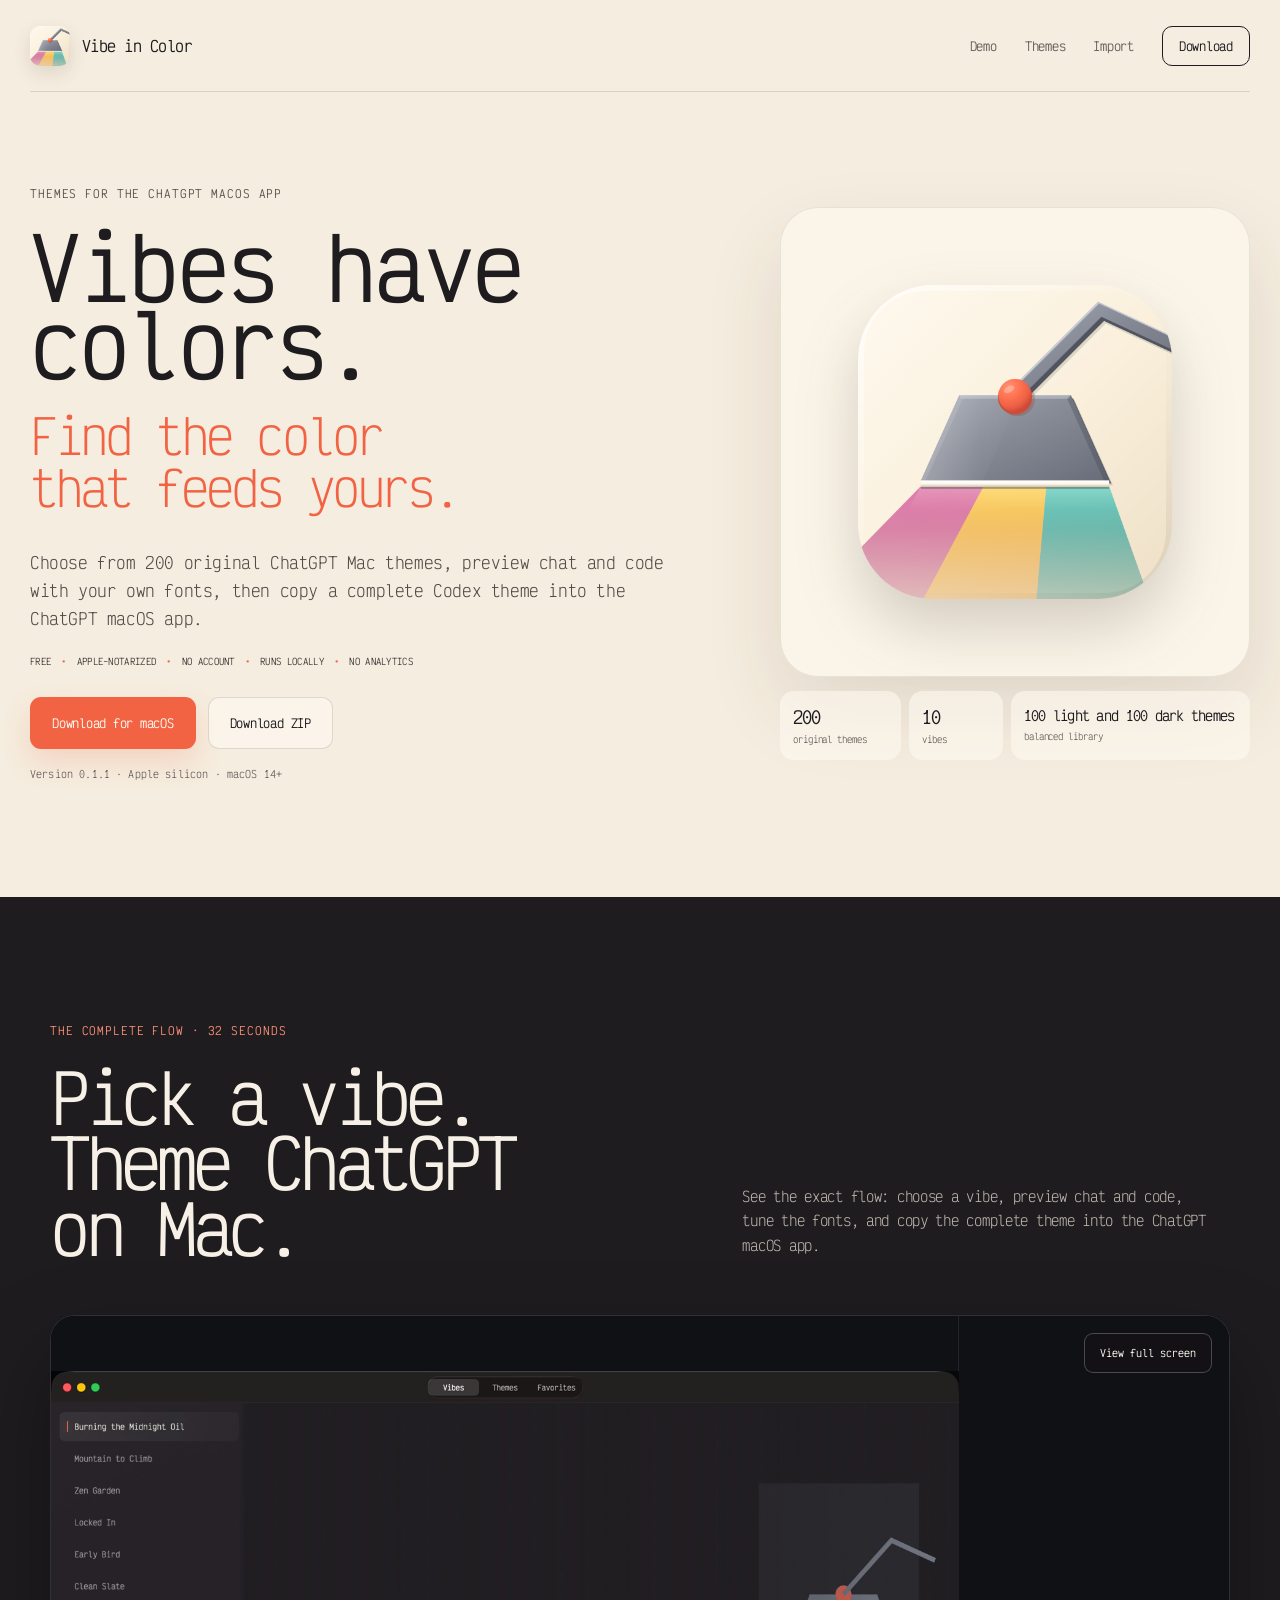
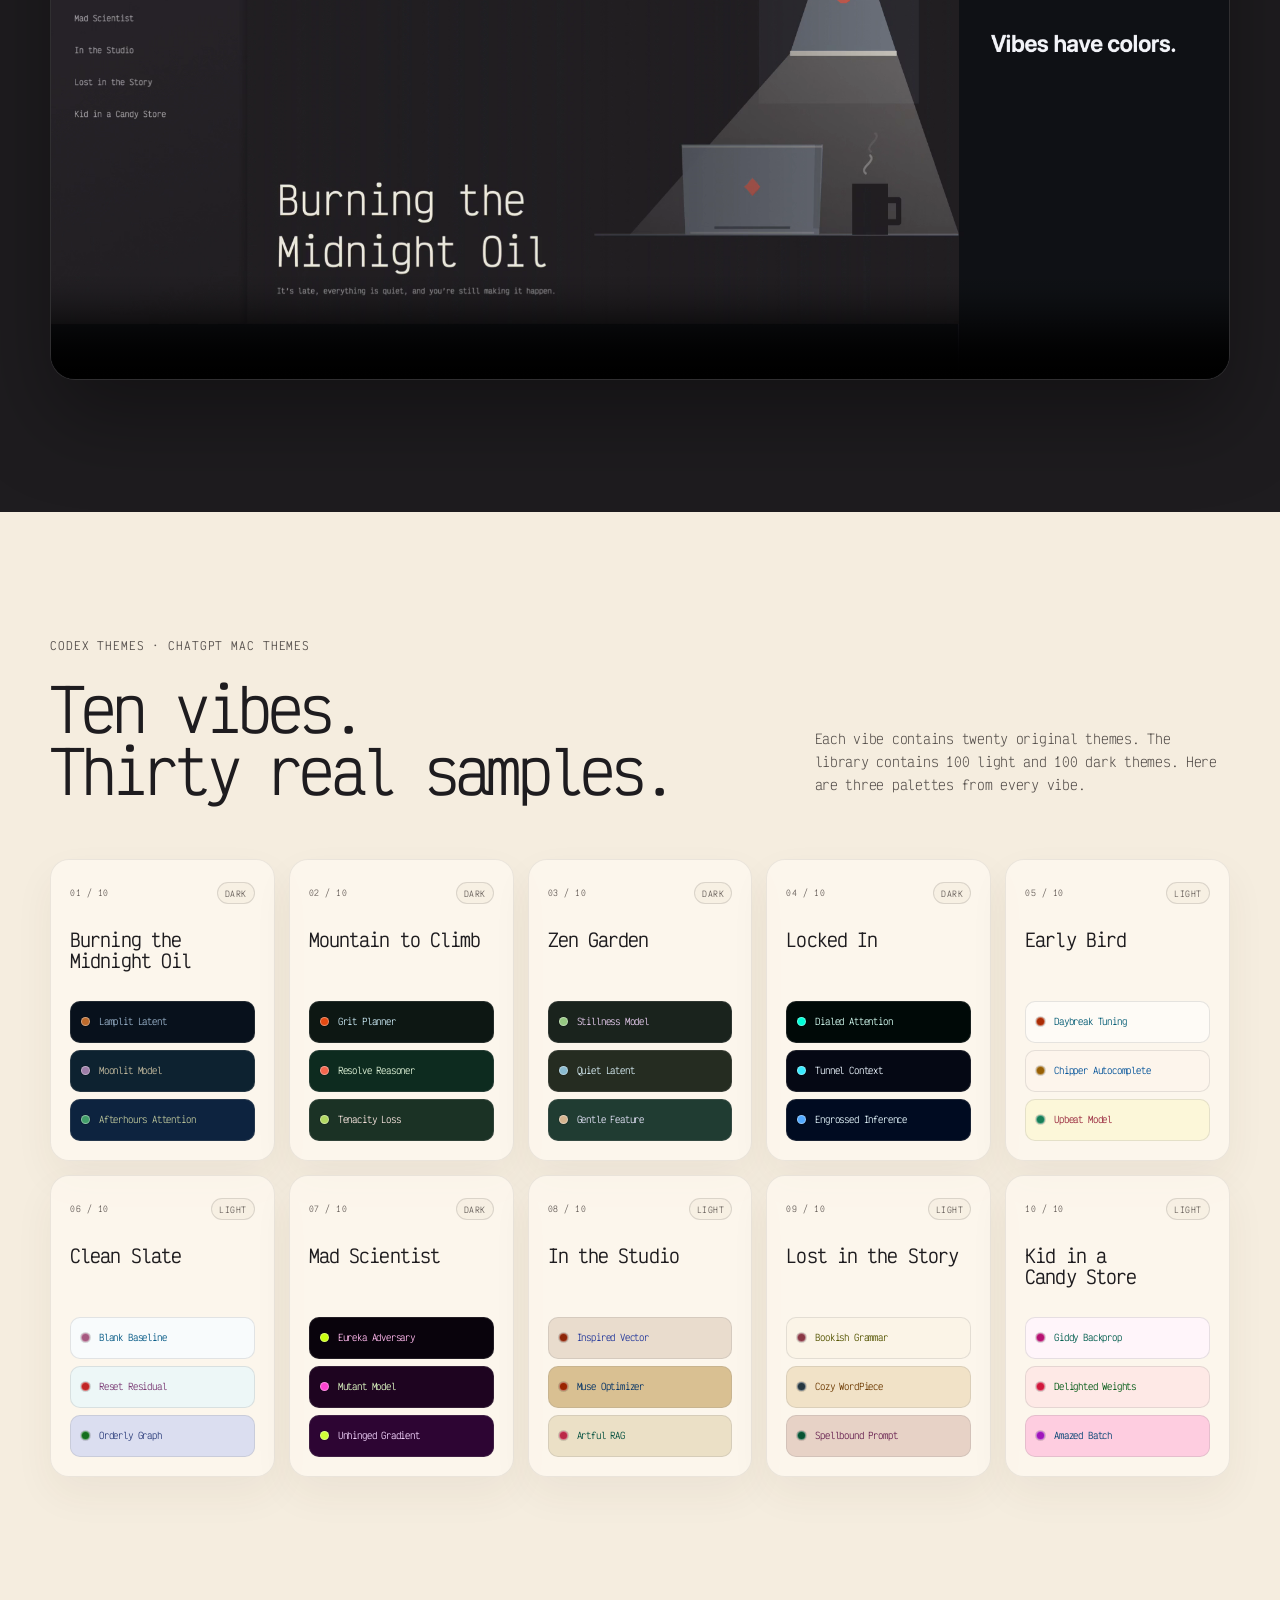
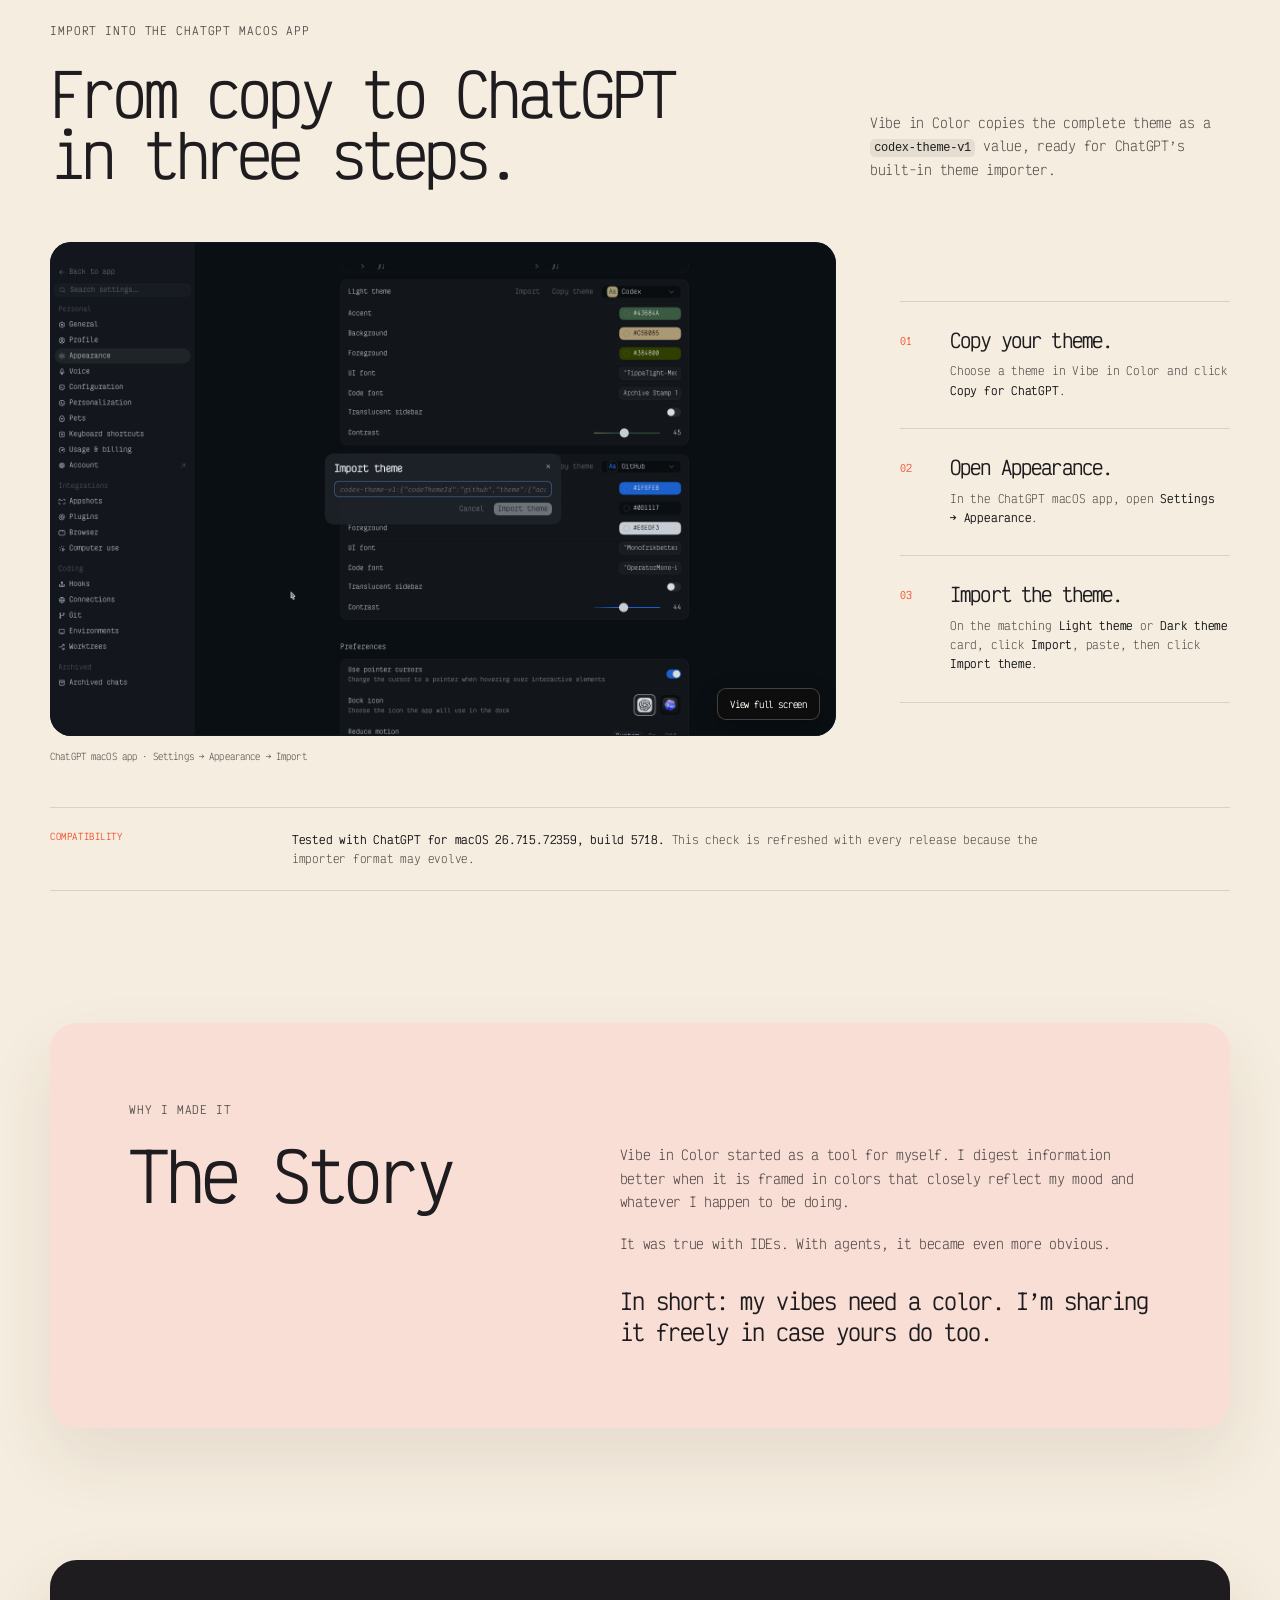
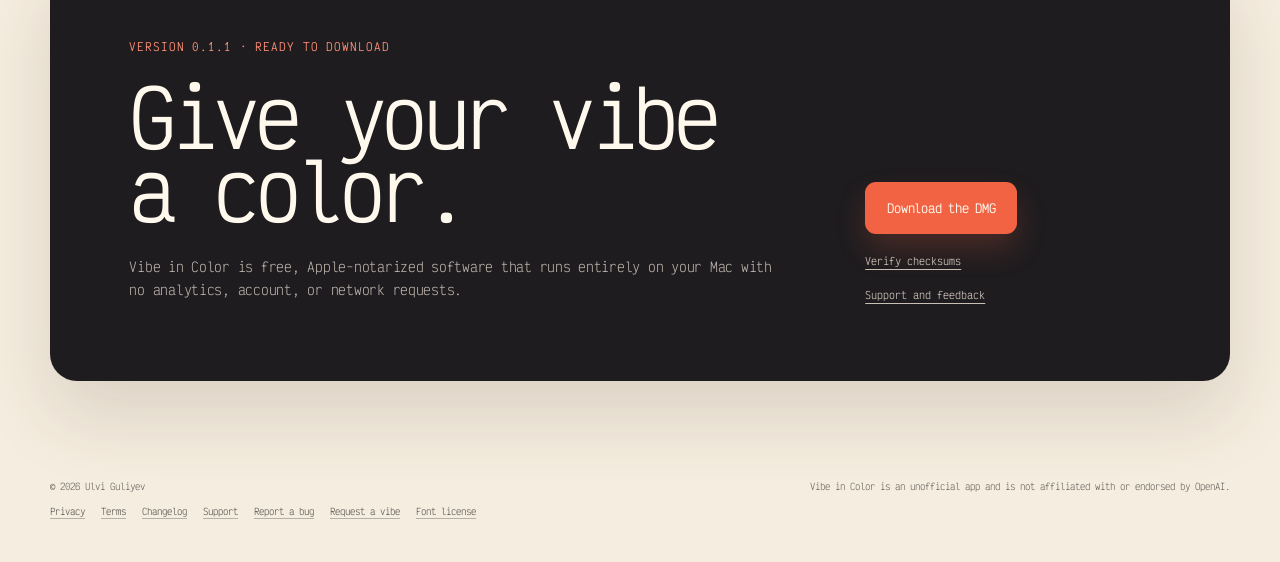
==== index.html @ e74aaf0a "Add full-screen import preview" ====
<!doctype html>
<html lang="en">
<head>
  <meta charset="utf-8">
  <meta name="viewport" content="width=device-width, initial-scale=1">
  <meta name="theme-color" content="#f5eddf">
  <meta name="description" content="Free, Apple-notarized ChatGPT Mac theme app with 200 original Codex themes. Runs locally with no account or analytics.">
  <meta name="robots" content="index, follow">
  <meta property="og:type" content="website">
  <meta property="og:title" content="Vibe in Color — ChatGPT Mac Themes">
  <meta property="og:description" content="200 original Codex themes for the ChatGPT macOS app. Free, Apple-notarized, and local-only.">
  <meta property="og:url" content="https://ulvigu.github.io/vibeincolor-downloads/">
  <meta property="og:image" content="https://ulvigu.github.io/vibeincolor-downloads/og.png">
  <meta property="og:image:alt" content="Vibe in Color, 200 themes for ChatGPT and Codex on Mac">
  <meta property="og:image:width" content="1200">
  <meta property="og:image:height" content="630">
  <meta name="twitter:card" content="summary_large_image">
  <meta name="twitter:title" content="Vibe in Color — ChatGPT Mac Themes">
  <meta name="twitter:description" content="200 original Codex themes for the ChatGPT macOS app.">
  <meta name="twitter:image" content="https://ulvigu.github.io/vibeincolor-downloads/og.png">
  <meta name="twitter:image:alt" content="Vibe in Color, 200 themes for ChatGPT and Codex on Mac">
  <title>Vibe in Color — ChatGPT Mac Themes and Codex Themes</title>
  <link rel="canonical" href="https://ulvigu.github.io/vibeincolor-downloads/">
  <link rel="icon" href="assets/VibeInColor.png">
  <link rel="apple-touch-icon" href="assets/VibeInColor.png">
  <link rel="preload" href="assets/VictorMono-Variable.ttf" as="font" type="font/ttf" crossorigin>
  <link rel="stylesheet" href="styles.css">
  <script type="application/ld+json">
    {
      "@context": "https://schema.org",
      "@type": "SoftwareApplication",
      "name": "Vibe in Color",
      "applicationCategory": "UtilitiesApplication",
      "operatingSystem": "macOS 14 or later on Apple silicon",
      "softwareVersion": "0.1.1",
      "description": "A free local-only macOS app for finding, previewing, and importing Codex themes into the ChatGPT macOS app.",
      "url": "https://ulvigu.github.io/vibeincolor-downloads/",
      "downloadUrl": "https://github.com/ulvigu/vibeincolor-downloads/releases/latest/download/Vibe-in-Color.dmg",
      "image": "https://ulvigu.github.io/vibeincolor-downloads/og.png",
      "isAccessibleForFree": true,
      "offers": {
        "@type": "Offer",
        "price": "0",
        "priceCurrency": "USD"
      },
      "author": {
        "@type": "Person",
        "name": "Ulvi Guliyev",
        "url": "https://github.com/ulvigu"
      }
    }
  </script>
  <script type="module">
    const versions = document.querySelectorAll("[data-release-version]");
    fetch("release.json", { cache: "no-store" })
      .then((response) => response.ok ? response.json() : Promise.reject())
      .then((release) => { versions.forEach((version) => { version.textContent = release.version; }); })
      .catch(() => { document.querySelector(".release-meta").hidden = true; });

    const demo = document.querySelector("#demo-video");
    const fullscreenButton = document.querySelector("[data-fullscreen]");
    fullscreenButton.hidden = !demo.requestFullscreen && !demo.webkitEnterFullscreen;
    fullscreenButton.addEventListener("click", async () => {
      if (demo.requestFullscreen) {
        await demo.requestFullscreen();
      } else if (demo.webkitEnterFullscreen) {
        demo.webkitEnterFullscreen();
      }
    });

    const importPreview = document.querySelector("[data-import-preview]");
    const importLightbox = document.querySelector("[data-import-lightbox]");
    const lightboxClose = document.querySelector("[data-lightbox-close]");

    const closeLightbox = () => {
      importLightbox.hidden = true;
      document.body.classList.remove("lightbox-open");
      importPreview.setAttribute("aria-expanded", "false");
      importPreview.focus();
    };

    importPreview.addEventListener("click", () => {
      importLightbox.hidden = false;
      document.body.classList.add("lightbox-open");
      importPreview.setAttribute("aria-expanded", "true");
      lightboxClose.focus();
    });
    lightboxClose.addEventListener("click", closeLightbox);
    importLightbox.addEventListener("click", (event) => {
      if (event.target === importLightbox) {
        closeLightbox();
      }
    });
    document.addEventListener("keydown", (event) => {
      if (importLightbox.hidden) {
        return;
      }
      if (event.key === "Escape") {
        event.preventDefault();
        closeLightbox();
      } else if (event.key === "Tab") {
        event.preventDefault();
        lightboxClose.focus();
      }
    });
  </script>
</head>
<body>
  <header class="site-header">
    <a class="brand" href="#top" aria-label="Vibe in Color home">
      <img src="assets/VibeInColor.png" alt="">
      <span>Vibe in Color</span>
    </a>
    <nav aria-label="Primary navigation">
      <a href="#demo">Demo</a>
      <a href="#themes">Themes</a>
      <a href="#import">Import</a>
      <a class="nav-download" href="#download">Download</a>
    </nav>
  </header>

  <main id="top">
    <section class="hero" aria-labelledby="hero-title">
      <div class="hero-copy">
        <p class="eyebrow">Themes for the ChatGPT macOS app</p>
        <h1 id="hero-title">
          <span class="hero-title-main">Vibes have<br>colors.</span>
          <span class="hero-title-accent">Find the color<br>that feeds yours.</span>
        </h1>
        <p class="hero-summary">Choose from 200 original ChatGPT Mac themes, preview chat and code with your own fonts, then copy a complete Codex theme into the ChatGPT macOS app.</p>
        <p class="trust-line" aria-label="Free, Apple-notarized, no account, runs locally, no analytics">
          <span>Free</span>
          <span>Apple-notarized</span>
          <span>No account</span>
          <span>Runs locally</span>
          <span>No analytics</span>
        </p>
        <div class="hero-actions">
          <a class="button button-primary" href="https://github.com/ulvigu/vibeincolor-downloads/releases/latest/download/Vibe-in-Color.dmg">Download for macOS</a>
          <a class="button button-secondary" href="https://github.com/ulvigu/vibeincolor-downloads/releases/latest/download/Vibe-in-Color-macOS.zip">Download ZIP</a>
        </div>
        <p class="release-meta">Version <span data-release-version>0.1.1</span> · Apple silicon · macOS 14+</p>
      </div>

      <div class="hero-product">
        <div class="icon-stage">
          <img class="app-icon" src="assets/VibeInColor.png" alt="Vibe in Color app icon">
        </div>
        <dl class="hero-facts" aria-label="Product details">
          <div>
            <dt>200</dt>
            <dd>original themes</dd>
          </div>
          <div>
            <dt>10</dt>
            <dd>vibes</dd>
          </div>
          <div class="fact-wide">
            <dt>100 light and 100 dark themes</dt>
            <dd>balanced library</dd>
          </div>
        </dl>
      </div>
    </section>

    <section class="demo-section" id="demo" aria-labelledby="demo-title">
      <div class="demo-inner">
        <div class="demo-heading">
          <div>
            <p class="eyebrow eyebrow-on-dark">The complete flow · 32 seconds</p>
            <h2 id="demo-title">Pick a vibe.<br>Theme ChatGPT on Mac.</h2>
          </div>
          <p>See the exact flow: choose a vibe, preview chat and code, tune the fonts, and copy the complete theme into the ChatGPT macOS app.</p>
        </div>
        <div class="demo-frame">
          <video id="demo-video" controls playsinline preload="metadata" poster="assets/VibeInColor-screenshot.png">
            <source src="assets/VibeInColor-demo.mp4" type="video/mp4">
            <a href="assets/VibeInColor-demo.mp4">Watch the full demo video</a>
          </video>
          <button type="button" data-fullscreen>View full screen</button>
        </div>
      </div>
    </section>

    <section class="theme-section" id="themes" aria-labelledby="theme-title">
      <div class="theme-heading">
        <div>
          <p class="eyebrow">Codex themes · ChatGPT Mac themes</p>
          <h2 id="theme-title">Ten vibes.<br>Thirty real samples.</h2>
        </div>
        <p>Each vibe contains twenty original themes. The library contains 100 light and 100 dark themes. Here are three palettes from every vibe.</p>
      </div>

      <div class="vibe-grid">
        <article class="vibe-card">
          <div class="vibe-card-meta">
            <span>01 / 10</span>
            <span class="vibe-variant">Dark</span>
          </div>
          <h3>Burning the Midnight Oil</h3>
          <ul class="theme-samples" aria-label="Sample themes">
            <li style="--theme-bg: #08111c; --theme-fg: #98b1c9; --theme-accent: #bd6a2b;"><i aria-hidden="true"></i>Lamplit Latent</li>
            <li style="--theme-bg: #0d2230; --theme-fg: #c5bc9f; --theme-accent: #9d7da8;"><i aria-hidden="true"></i>Moonlit Model</li>
            <li style="--theme-bg: #0d233f; --theme-fg: #b9c299; --theme-accent: #419e69;"><i aria-hidden="true"></i>Afterhours Attention</li>
          </ul>
        </article>

        <article class="vibe-card">
          <div class="vibe-card-meta">
            <span>02 / 10</span>
            <span class="vibe-variant">Dark</span>
          </div>
          <h3>Mountain to Climb</h3>
          <ul class="theme-samples" aria-label="Sample themes">
            <li style="--theme-bg: #0d1713; --theme-fg: #c9e8f3; --theme-accent: #e54a12;"><i aria-hidden="true"></i>Grit Planner</li>
            <li style="--theme-bg: #0d2b1f; --theme-fg: #dff3d8; --theme-accent: #f4664d;"><i aria-hidden="true"></i>Resolve Reasoner</li>
            <li style="--theme-bg: #1b3225; --theme-fg: #fae7e1; --theme-accent: #b1d862;"><i aria-hidden="true"></i>Tenacity Loss</li>
          </ul>
        </article>

        <article class="vibe-card">
          <div class="vibe-card-meta">
            <span>03 / 10</span>
            <span class="vibe-variant">Dark</span>
          </div>
          <h3>Zen Garden</h3>
          <ul class="theme-samples" aria-label="Sample themes">
            <li style="--theme-bg: #1a231d; --theme-fg: #e7ccef; --theme-accent: #96c882;"><i aria-hidden="true"></i>Stillness Model</li>
            <li style="--theme-bg: #252c21; --theme-fg: #d7edf4; --theme-accent: #8abbd0;"><i aria-hidden="true"></i>Quiet Latent</li>
            <li style="--theme-bg: #203c32; --theme-fg: #e3e3f7; --theme-accent: #d5b48f;"><i aria-hidden="true"></i>Gentle Feature</li>
          </ul>
        </article>

        <article class="vibe-card">
          <div class="vibe-card-meta">
            <span>04 / 10</span>
            <span class="vibe-variant">Dark</span>
          </div>
          <h3>Locked In</h3>
          <ul class="theme-samples" aria-label="Sample themes">
            <li style="--theme-bg: #000907; --theme-fg: #d4fef3; --theme-accent: #00ffd8;"><i aria-hidden="true"></i>Dialed Attention</li>
            <li style="--theme-bg: #050814; --theme-fg: #ecf5fe; --theme-accent: #38ebff;"><i aria-hidden="true"></i>Tunnel Context</li>
            <li style="--theme-bg: #000b21; --theme-fg: #e4f7fd; --theme-accent: #51a9ff;"><i aria-hidden="true"></i>Engrossed Inference</li>
          </ul>
        </article>

        <article class="vibe-card">
          <div class="vibe-card-meta">
            <span>05 / 10</span>
            <span class="vibe-variant">Light</span>
          </div>
          <h3>Early Bird</h3>
          <ul class="theme-samples" aria-label="Sample themes">
            <li style="--theme-bg: #fefbf6; --theme-fg: #045c75; --theme-accent: #ab2c04;"><i aria-hidden="true"></i>Daybreak Tuning</li>
            <li style="--theme-bg: #fdf5ec; --theme-fg: #025299; --theme-accent: #986004;"><i aria-hidden="true"></i>Chipper Autocomplete</li>
            <li style="--theme-bg: #fcf7d9; --theme-fg: #98263c; --theme-accent: #167f57;"><i aria-hidden="true"></i>Upbeat Model</li>
          </ul>
        </article>

        <article class="vibe-card">
          <div class="vibe-card-meta">
            <span>06 / 10</span>
            <span class="vibe-variant">Light</span>
          </div>
          <h3>Clean Slate</h3>
          <ul class="theme-samples" aria-label="Sample themes">
            <li style="--theme-bg: #f8fbfc; --theme-fg: #045985; --theme-accent: #a65980;"><i aria-hidden="true"></i>Blank Baseline</li>
            <li style="--theme-bg: #edf7f7; --theme-fg: #793974; --theme-accent: #c12525;"><i aria-hidden="true"></i>Reset Residual</li>
            <li style="--theme-bg: #dbdef0; --theme-fg: #2f407d; --theme-accent: #156f1e;"><i aria-hidden="true"></i>Orderly Graph</li>
          </ul>
        </article>

        <article class="vibe-card">
          <div class="vibe-card-meta">
            <span>07 / 10</span>
            <span class="vibe-variant">Dark</span>
          </div>
          <h3>Mad Scientist</h3>
          <ul class="theme-samples" aria-label="Sample themes">
            <li style="--theme-bg: #09030c; --theme-fg: #ffb8ed; --theme-accent: #caff0f;"><i aria-hidden="true"></i>Eureka Adversary</li>
            <li style="--theme-bg: #1e0420; --theme-fg: #e3ffc7; --theme-accent: #fd43d2;"><i aria-hidden="true"></i>Mutant Model</li>
            <li style="--theme-bg: #2d0533; --theme-fg: #f5d6ff; --theme-accent: #d0ff37;"><i aria-hidden="true"></i>Unhinged Gradient</li>
          </ul>
        </article>

        <article class="vibe-card">
          <div class="vibe-card-meta">
            <span>08 / 10</span>
            <span class="vibe-variant">Light</span>
          </div>
          <h3>In the Studio</h3>
          <ul class="theme-samples" aria-label="Sample themes">
            <li style="--theme-bg: #e9dccd; --theme-fg: #25399b; --theme-accent: #8e2608;"><i aria-hidden="true"></i>Inspired Vector</li>
            <li style="--theme-bg: #d9c092; --theme-fg: #013166; --theme-accent: #9a2501;"><i aria-hidden="true"></i>Muse Optimizer</li>
            <li style="--theme-bg: #ebe0c6; --theme-fg: #024f3e; --theme-accent: #bb2847;"><i aria-hidden="true"></i>Artful RAG</li>
          </ul>
        </article>

        <article class="vibe-card">
          <div class="vibe-card-meta">
            <span>09 / 10</span>
            <span class="vibe-variant">Light</span>
          </div>
          <h3>Lost in the Story</h3>
          <ul class="theme-samples" aria-label="Sample themes">
            <li style="--theme-bg: #fbf4e7; --theme-fg: #545401; --theme-accent: #8a3845;"><i aria-hidden="true"></i>Bookish Grammar</li>
            <li style="--theme-bg: #f1e2c7; --theme-fg: #6d3a02; --theme-accent: #263740;"><i aria-hidden="true"></i>Cozy WordPiece</li>
            <li style="--theme-bg: #e7d2c6; --theme-fg: #6a2452; --theme-accent: #075333;"><i aria-hidden="true"></i>Spellbound Prompt</li>
          </ul>
        </article>

        <article class="vibe-card">
          <div class="vibe-card-meta">
            <span>10 / 10</span>
            <span class="vibe-variant">Light</span>
          </div>
          <h3>Kid in a Candy Store</h3>
          <ul class="theme-samples" aria-label="Sample themes">
            <li style="--theme-bg: #fff5fa; --theme-fg: #015e4e; --theme-accent: #b61171;"><i aria-hidden="true"></i>Giddy Backprop</li>
            <li style="--theme-bg: #fee9e6; --theme-fg: #025a15; --theme-accent: #d1173b;"><i aria-hidden="true"></i>Delighted Weights</li>
            <li style="--theme-bg: #fecde0; --theme-fg: #004373; --theme-accent: #9f15bb;"><i aria-hidden="true"></i>Amazed Batch</li>
          </ul>
        </article>
      </div>
    </section>

    <section class="import-section" id="import" aria-labelledby="import-title">
      <div class="import-heading">
        <div>
          <p class="eyebrow">Import into the ChatGPT macOS app</p>
          <h2 id="import-title">From copy to ChatGPT<br>in three steps.</h2>
        </div>
        <p>Vibe in Color copies the complete theme as a <code>codex-theme-v1</code> value, ready for ChatGPT’s built-in theme importer.</p>
      </div>

      <div class="import-workflow">
        <figure class="import-visual">
          <button class="import-preview" type="button" data-import-preview aria-haspopup="dialog" aria-controls="import-lightbox" aria-expanded="false" aria-label="View the ChatGPT theme import screenshot full screen">
            <img src="assets/ChatGPT-theme-import.png" alt="ChatGPT macOS Appearance settings with the Import theme dialog open" width="3456" height="2168" loading="lazy" decoding="async">
            <span class="import-preview-label" aria-hidden="true">View full screen</span>
          </button>
          <figcaption>ChatGPT macOS app · Settings → Appearance → Import</figcaption>
        </figure>

        <ol class="import-steps">
          <li>
            <span class="step-number" aria-hidden="true">01</span>
            <div>
              <h3>Copy your theme.</h3>
              <p>Choose a theme in Vibe in Color and click <strong>Copy for ChatGPT</strong>.</p>
            </div>
          </li>
          <li>
            <span class="step-number" aria-hidden="true">02</span>
            <div>
              <h3>Open Appearance.</h3>
              <p>In the ChatGPT macOS app, open <strong>Settings → Appearance</strong>.</p>
            </div>
          </li>
          <li>
            <span class="step-number" aria-hidden="true">03</span>
            <div>
              <h3>Import the theme.</h3>
              <p>On the matching <strong>Light theme</strong> or <strong>Dark theme</strong> card, click <strong>Import</strong>, paste, then click <strong>Import theme</strong>.</p>
            </div>
          </li>
        </ol>
      </div>

      <div class="compatibility-note">
        <span>Compatibility</span>
        <p><strong>Tested with ChatGPT for macOS 26.715.72359, build 5718.</strong> This check is refreshed with every release because the importer format may evolve.</p>
      </div>
    </section>

    <section class="story-section" aria-labelledby="story-title">
      <div class="story-inner">
        <p class="eyebrow">Why I made it</p>
        <div class="story-layout">
          <h2 id="story-title">The Story</h2>
          <div class="story-copy">
            <p>Vibe in Color started as a tool for myself. I digest information better when it is framed in colors that closely reflect my mood and whatever I happen to be doing.</p>
            <p>It was true with IDEs. With agents, it became even more obvious.</p>
            <p class="story-punchline">In short: my vibes need a color. I’m sharing it freely in case yours do too.</p>
          </div>
        </div>
      </div>
    </section>

    <section class="download-panel" id="download" aria-labelledby="download-title">
      <div>
        <p class="eyebrow eyebrow-on-dark">Version <span data-release-version>0.1.1</span> · Ready to download</p>
        <h2 id="download-title">Give your vibe<br>a color.</h2>
        <p>Vibe in Color is free, Apple-notarized software that runs entirely on your Mac with no analytics, account, or network requests.</p>
      </div>
      <div class="download-actions">
        <a class="button button-dark" href="https://github.com/ulvigu/vibeincolor-downloads/releases/latest/download/Vibe-in-Color.dmg">Download the DMG</a>
        <a href="https://github.com/ulvigu/vibeincolor-downloads/releases/latest/download/SHA256SUMS.txt">Verify checksums</a>
        <a href="support.html">Support and feedback</a>
      </div>
    </section>
  </main>

  <footer class="site-footer">
    <div>
      <span>© 2026 Ulvi Guliyev</span>
      <nav class="footer-links" aria-label="Product information">
        <a href="privacy.html">Privacy</a>
        <a href="terms.html">Terms</a>
        <a href="changelog.html">Changelog</a>
        <a href="support.html">Support</a>
        <a href="https://github.com/ulvigu/vibeincolor-downloads/issues/new?template=bug_report.yml">Report a bug</a>
        <a href="https://github.com/ulvigu/vibeincolor-downloads/issues/new?template=vibe_request.yml">Request a vibe</a>
        <a href="assets/VictorMono-OFL.txt">Font license</a>
      </nav>
    </div>
    <span>Vibe in Color is an unofficial app and is not affiliated with or endorsed by OpenAI.</span>
  </footer>

  <div class="image-lightbox" id="import-lightbox" data-import-lightbox role="dialog" aria-modal="true" aria-labelledby="import-lightbox-title" hidden>
    <div class="image-lightbox-header">
      <p id="import-lightbox-title">ChatGPT macOS app · Settings → Appearance → Import</p>
      <button type="button" data-lightbox-close aria-label="Close full-screen screenshot">Close</button>
    </div>
    <img src="assets/ChatGPT-theme-import.png" alt="ChatGPT macOS Appearance settings with the Import theme dialog open" width="3456" height="2168" loading="lazy" decoding="async">
  </div>
</body>
</html>
---- styles.css ----
@font-face {
  font-family: "Victor Mono";
  src: url("assets/VictorMono-Variable.ttf") format("truetype");
  font-style: normal;
  font-weight: 100 700;
  font-display: swap;
}

:root {
  color-scheme: light;
  --ink: #1e1c1f;
  --muted: #68625e;
  --paper: #f5eddf;
  --surface: #fffaf1;
  --coral: #f26343;
  --coral-dark: #d94e32;
  --pink-soft: #f4dfe9;
  --gold-soft: #f5e4bb;
  --mint-soft: #dcece8;
  --line: rgba(30, 28, 31, 0.13);
  --dark-line: rgba(255, 255, 255, 0.14);
}

* {
  box-sizing: border-box;
}

html {
  scroll-behavior: smooth;
}

body {
  margin: 0;
  color: var(--ink);
  background: var(--paper);
  font-family: "Victor Mono", ui-monospace, SFMono-Regular, Menlo, Monaco, Consolas, monospace;
  font-size: 16px;
  font-weight: 300;
  -webkit-font-smoothing: antialiased;
  text-rendering: optimizeLegibility;
}

body.lightbox-open {
  overflow: hidden;
}

button,
input,
select,
textarea {
  font: inherit;
}

a {
  color: inherit;
}

img,
video {
  max-width: 100%;
}

.site-header {
  width: min(1220px, calc(100% - 56px));
  height: 92px;
  margin: 0 auto;
  display: flex;
  align-items: center;
  justify-content: space-between;
  border-bottom: 1px solid var(--line);
}

.brand {
  display: inline-flex;
  align-items: center;
  gap: 12px;
  color: var(--ink);
  font-size: 15px;
  font-weight: 500;
  letter-spacing: -0.035em;
  text-decoration: none;
}

.brand img {
  width: 40px;
  height: 40px;
  border-radius: 10px;
  box-shadow: 0 7px 18px rgba(67, 50, 39, 0.12);
}

.site-header > nav {
  display: flex;
  align-items: center;
  gap: 28px;
  font-size: 12px;
  font-weight: 500;
  letter-spacing: -0.02em;
}

.site-header > nav a {
  text-decoration: none;
}

.site-header > nav a:not(.nav-download) {
  color: var(--muted);
  transition: color 160ms ease;
}

.site-header > nav a:not(.nav-download):hover {
  color: var(--ink);
}

.nav-download {
  padding: 11px 16px;
  border: 1px solid var(--ink);
  border-radius: 10px;
  transition: color 160ms ease, background 160ms ease;
}

.nav-download:hover {
  color: var(--paper);
  background: var(--ink);
}

main {
  overflow: hidden;
}

.hero {
  width: min(1220px, calc(100% - 56px));
  min-height: 720px;
  margin: 0 auto;
  padding: 94px 0 116px;
  display: grid;
  grid-template-columns: minmax(0, 1.14fr) minmax(360px, 0.86fr);
  align-items: center;
  gap: clamp(56px, 7vw, 112px);
}

.hero-copy {
  position: relative;
  z-index: 1;
}

.eyebrow {
  margin: 0 0 24px;
  color: #5e5854;
  font-size: 11px;
  font-weight: 500;
  line-height: 1.5;
  letter-spacing: 0.08em;
  text-transform: uppercase;
}

h1,
h2,
h3,
p {
  text-wrap: pretty;
}

h1 {
  margin: 0;
  letter-spacing: -0.075em;
}

.hero-title-main,
.hero-title-accent {
  display: block;
}

.hero-title-main {
  font-size: clamp(64px, 6.65vw, 100px);
  font-weight: 500;
  line-height: 0.91;
}

.hero-title-accent {
  margin-top: 29px;
  color: var(--coral);
  font-size: clamp(34px, 3.7vw, 55px);
  font-weight: 200;
  line-height: 1.09;
  letter-spacing: -0.06em;
}

.hero-summary {
  max-width: 650px;
  margin: 34px 0 0;
  color: #514c48;
  font-size: 16px;
  line-height: 1.75;
  letter-spacing: -0.025em;
}

.trust-line {
  margin: 23px 0 0;
  display: flex;
  flex-wrap: wrap;
  align-items: center;
  gap: 8px 10px;
  color: #4e4946;
  font-size: 9px;
  font-weight: 550;
  line-height: 1.5;
  letter-spacing: 0.035em;
  text-transform: uppercase;
}

.trust-line span {
  display: inline-flex;
  align-items: center;
  gap: 10px;
  white-space: nowrap;
}

.trust-line span:not(:last-child)::after {
  content: "•";
  color: var(--coral);
  font-weight: 600;
}

.hero-actions {
  display: flex;
  flex-wrap: wrap;
  gap: 12px;
  margin-top: 29px;
}

.button {
  display: inline-flex;
  min-height: 52px;
  align-items: center;
  justify-content: center;
  padding: 0 21px;
  border: 1px solid transparent;
  border-radius: 11px;
  font-size: 12px;
  font-weight: 500;
  line-height: 1;
  letter-spacing: -0.02em;
  text-decoration: none;
  transition: transform 160ms ease, box-shadow 160ms ease, background 160ms ease;
}

.button:hover {
  transform: translateY(-2px);
}

.button:focus-visible,
.site-header > nav a:focus-visible,
.footer-links a:focus-visible,
.brand:focus-visible,
.download-actions > a:focus-visible,
.demo-frame button:focus-visible,
.import-preview:focus-visible,
.image-lightbox button:focus-visible,
.support-card:focus-visible,
.legal-content a:focus-visible {
  outline: 3px solid var(--coral);
  outline-offset: 4px;
}

.button-primary {
  color: #fffaf1;
  background: var(--coral);
  box-shadow: 0 13px 28px rgba(242, 99, 67, 0.19);
}

.button-primary:hover {
  background: var(--coral-dark);
  box-shadow: 0 17px 34px rgba(242, 99, 67, 0.25);
}

.button-secondary {
  border-color: var(--line);
  background: rgba(255, 250, 241, 0.58);
}

.button-secondary:hover {
  background: var(--surface);
}

.release-meta {
  margin: 18px 0 0;
  color: var(--muted);
  font-size: 10px;
  font-weight: 400;
  letter-spacing: 0.015em;
}

.hero-product {
  width: min(100%, 470px);
  justify-self: end;
}

.icon-stage {
  aspect-ratio: 1;
  display: grid;
  place-items: center;
  border: 1px solid rgba(30, 28, 31, 0.09);
  border-radius: 38px;
  background: rgba(255, 250, 241, 0.6);
  box-shadow: 0 34px 80px rgba(66, 49, 38, 0.11);
}

.app-icon {
  display: block;
  width: 67%;
  height: auto;
  border-radius: 24%;
  filter: drop-shadow(0 29px 30px rgba(62, 44, 34, 0.2));
}

.hero-facts {
  margin: 14px 0 0;
  display: grid;
  grid-template-columns: 0.8fr 0.62fr 1.58fr;
  gap: 8px;
}

.hero-facts > div {
  min-width: 0;
  padding: 16px 13px 15px;
  border-radius: 14px;
  background: rgba(255, 250, 241, 0.58);
}

.hero-facts dt {
  overflow: hidden;
  margin: 0;
  font-size: clamp(13px, 1.35vw, 17px);
  font-weight: 500;
  line-height: 1.2;
  letter-spacing: -0.055em;
  text-overflow: ellipsis;
  white-space: nowrap;
}

.hero-facts .fact-wide dt {
  font-size: clamp(11px, 1.05vw, 14px);
  line-height: 1.28;
  text-overflow: clip;
  white-space: normal;
}

.hero-facts dd {
  margin: 6px 0 0;
  color: var(--muted);
  font-size: 9px;
  font-weight: 400;
  line-height: 1.35;
  letter-spacing: -0.01em;
}

.demo-section {
  padding: 126px 28px 132px;
  color: #f7f0e6;
  background: var(--ink);
}

.demo-inner {
  width: min(1180px, 100%);
  margin: 0 auto;
}

.demo-heading {
  margin-bottom: 54px;
  display: grid;
  grid-template-columns: minmax(0, 1.12fr) minmax(300px, 0.88fr);
  align-items: end;
  gap: 72px;
}

.eyebrow-on-dark {
  color: #f48a72;
}

.demo-heading h2,
.theme-heading h2,
.story-section h2,
.download-panel h2 {
  margin: 0;
  font-weight: 400;
  letter-spacing: -0.065em;
}

.demo-heading h2 {
  font-size: clamp(45px, 5.25vw, 76px);
  line-height: 0.98;
}

.demo-heading > p {
  max-width: 500px;
  margin: 0 0 3px;
  color: #bbb2aa;
  font-size: 14px;
  line-height: 1.75;
  letter-spacing: -0.02em;
}

.demo-frame {
  position: relative;
  overflow: hidden;
  border: 1px solid var(--dark-line);
  border-radius: 25px;
  background: #0e0d0f;
  box-shadow: 0 38px 85px rgba(0, 0, 0, 0.34);
}

.demo-frame video {
  display: block;
  width: 100%;
  aspect-ratio: 16 / 9;
  background: #0e0d0f;
}

.demo-frame button {
  position: absolute;
  top: 17px;
  right: 17px;
  min-height: 40px;
  padding: 0 15px;
  border: 1px solid rgba(255, 255, 255, 0.24);
  border-radius: 9px;
  color: #fffaf1;
  background: rgba(20, 18, 21, 0.86);
  backdrop-filter: blur(16px);
  -webkit-backdrop-filter: blur(16px);
  font-size: 10px;
  font-weight: 500;
  cursor: pointer;
  transition: border-color 160ms ease, background 160ms ease;
}

.demo-frame button:hover {
  border-color: rgba(255, 255, 255, 0.48);
  background: rgba(20, 18, 21, 0.96);
}

.theme-section {
  width: min(1180px, calc(100% - 56px));
  margin: 0 auto;
  padding: 126px 0 132px;
}

.theme-heading {
  margin-bottom: 58px;
  display: grid;
  grid-template-columns: minmax(0, 1.25fr) minmax(300px, 0.75fr);
  align-items: end;
  gap: 72px;
}

.theme-heading h2 {
  max-width: 910px;
  font-size: clamp(39px, 4.6vw, 66px);
  line-height: 1.04;
}

.theme-heading > p {
  max-width: 500px;
  margin: 0 0 4px;
  color: #554f4b;
  font-size: 13px;
  line-height: 1.75;
  letter-spacing: -0.02em;
}

.vibe-grid {
  display: grid;
  grid-template-columns: repeat(auto-fit, minmax(205px, 1fr));
  gap: 14px;
}

.vibe-card {
  min-width: 0;
  min-height: 292px;
  padding: 22px 19px 19px;
  display: flex;
  flex-direction: column;
  border: 1px solid rgba(30, 28, 31, 0.08);
  border-radius: 19px;
  background: rgba(255, 250, 241, 0.7);
  box-shadow: 0 17px 40px rgba(66, 49, 38, 0.055);
}

.vibe-card-meta {
  display: flex;
  align-items: center;
  justify-content: space-between;
  gap: 12px;
  color: #6f6762;
  font-size: 8px;
  font-weight: 500;
  letter-spacing: 0.065em;
  text-transform: uppercase;
}

.vibe-variant {
  padding: 5px 7px 4px;
  border: 1px solid var(--line);
  border-radius: 999px;
  background: rgba(245, 237, 223, 0.72);
}

.vibe-card h3 {
  min-height: 54px;
  margin: 25px 0 18px;
  font-size: 18px;
  font-weight: 500;
  line-height: 1.18;
  letter-spacing: -0.05em;
}

.theme-samples {
  margin: auto 0 0;
  padding: 0;
  display: grid;
  gap: 7px;
  list-style: none;
}

.theme-samples li {
  min-width: 0;
  min-height: 42px;
  padding: 9px 10px;
  display: flex;
  align-items: center;
  gap: 9px;
  overflow: hidden;
  border: 1px solid rgba(128, 128, 128, 0.2);
  border-radius: 10px;
  color: var(--theme-fg);
  background: var(--theme-bg);
  font-size: 9px;
  font-weight: 450;
  line-height: 1.25;
  letter-spacing: -0.02em;
  text-overflow: ellipsis;
  white-space: nowrap;
}

.theme-samples i {
  width: 9px;
  height: 9px;
  flex: 0 0 9px;
  border: 1px solid rgba(255, 255, 255, 0.38);
  border-radius: 50%;
  background: var(--theme-accent);
  box-shadow: 0 0 0 1px rgba(0, 0, 0, 0.14);
}

.import-section {
  width: min(1180px, calc(100% - 56px));
  margin: 0 auto;
  padding: 14px 0 132px;
}

.import-heading {
  margin-bottom: 56px;
  display: grid;
  grid-template-columns: minmax(0, 1.35fr) minmax(300px, 0.65fr);
  align-items: end;
  gap: 72px;
}

.import-heading h2 {
  margin: 0;
  font-size: clamp(39px, 4.6vw, 66px);
  font-weight: 400;
  line-height: 1.04;
  letter-spacing: -0.065em;
}

.import-heading > p {
  max-width: 460px;
  margin: 0 0 4px;
  color: #554f4b;
  font-size: 13px;
  line-height: 1.75;
  letter-spacing: -0.02em;
}

.import-heading code,
.compatibility-note code,
.legal-content code {
  padding: 0.13em 0.36em;
  border-radius: 5px;
  color: var(--ink);
  background: rgba(30, 28, 31, 0.075);
  font-size: 0.92em;
  font-weight: 450;
}

.import-workflow {
  display: grid;
  grid-template-columns: minmax(0, 1.62fr) minmax(300px, 0.68fr);
  align-items: center;
  gap: clamp(36px, 5vw, 66px);
}

.import-visual {
  min-width: 0;
  margin: 0;
}

.import-preview {
  position: relative;
  display: block;
  width: 100%;
  padding: 0;
  overflow: hidden;
  border: 0;
  border-radius: 21px;
  color: #fffaf1;
  background: #081823;
  text-align: left;
  cursor: zoom-in;
}

.import-visual img {
  display: block;
  width: 100%;
  height: auto;
  border: 1px solid rgba(30, 28, 31, 0.16);
  border-radius: 21px;
  background: #081823;
  box-shadow: 0 30px 68px rgba(62, 46, 35, 0.18);
  transition: border-color 160ms ease, box-shadow 160ms ease;
}

.import-preview:hover img {
  border-color: rgba(242, 99, 67, 0.68);
  box-shadow: 0 34px 76px rgba(62, 46, 35, 0.25);
}

.import-preview-label {
  position: absolute;
  right: 16px;
  bottom: 16px;
  padding: 9px 12px;
  border: 1px solid rgba(255, 255, 255, 0.22);
  border-radius: 9px;
  background: rgba(14, 13, 15, 0.86);
  box-shadow: 0 9px 24px rgba(0, 0, 0, 0.24);
  font-size: 9px;
  font-weight: 500;
  letter-spacing: -0.02em;
  pointer-events: none;
}

.import-visual figcaption {
  margin-top: 14px;
  color: var(--muted);
  font-size: 9px;
  font-weight: 400;
  letter-spacing: 0.015em;
}

.image-lightbox {
  position: fixed;
  inset: 0;
  z-index: 1000;
  width: 100vw;
  height: 100vh;
  height: 100dvh;
  padding: clamp(16px, 2.5vw, 34px);
  overflow: hidden;
  overscroll-behavior: contain;
  color: #fffaf1;
  background: rgba(14, 13, 15, 0.98);
  backdrop-filter: blur(12px);
}

.image-lightbox:not([hidden]) {
  display: grid;
  grid-template-rows: auto minmax(0, 1fr);
  gap: clamp(14px, 2vw, 24px);
}

.image-lightbox[hidden] {
  display: none;
}

.image-lightbox-header {
  display: flex;
  align-items: center;
  justify-content: space-between;
  gap: 24px;
}

.image-lightbox-header p {
  margin: 0;
  color: #c8bfb7;
  font-size: 10px;
  font-weight: 400;
  line-height: 1.5;
  letter-spacing: 0.01em;
}

.image-lightbox button {
  min-height: 40px;
  padding: 0 15px;
  border: 1px solid rgba(255, 255, 255, 0.25);
  border-radius: 10px;
  color: #fffaf1;
  background: rgba(255, 255, 255, 0.07);
  font-size: 10px;
  font-weight: 500;
  cursor: pointer;
  transition: border-color 160ms ease, background 160ms ease;
}

.image-lightbox button:hover {
  border-color: rgba(255, 255, 255, 0.5);
  background: rgba(255, 255, 255, 0.12);
}

.image-lightbox > img {
  width: 100%;
  height: 100%;
  min-width: 0;
  min-height: 0;
  object-fit: contain;
  border: 1px solid rgba(255, 255, 255, 0.13);
  border-radius: 15px;
  background: #081823;
  box-shadow: 0 30px 80px rgba(0, 0, 0, 0.42);
}

.import-steps {
  margin: 0;
  padding: 0;
  list-style: none;
}

.import-steps li {
  padding: 27px 0 28px;
  display: grid;
  grid-template-columns: 35px minmax(0, 1fr);
  gap: 15px;
  border-bottom: 1px solid var(--line);
}

.import-steps li:first-child {
  border-top: 1px solid var(--line);
}

.step-number {
  padding-top: 5px;
  color: var(--coral);
  font-size: 10px;
  font-weight: 600;
  letter-spacing: 0.04em;
}

.import-steps h3 {
  margin: 0 0 10px;
  font-size: 19px;
  font-weight: 500;
  line-height: 1.2;
  letter-spacing: -0.045em;
}

.import-steps p {
  margin: 0;
  color: #554f4b;
  font-size: 11px;
  line-height: 1.75;
  letter-spacing: -0.02em;
}

.import-steps strong {
  color: var(--ink);
  font-weight: 550;
}

.compatibility-note {
  margin-top: 45px;
  padding: 22px 0;
  display: grid;
  grid-template-columns: minmax(130px, 0.36fr) minmax(0, 1.64fr);
  gap: 36px;
  border-top: 1px solid var(--line);
  border-bottom: 1px solid var(--line);
}

.compatibility-note > span {
  color: var(--coral);
  font-size: 9px;
  font-weight: 600;
  letter-spacing: 0.065em;
  text-transform: uppercase;
}

.compatibility-note p {
  max-width: 760px;
  margin: 0;
  color: #554f4b;
  font-size: 11px;
  line-height: 1.75;
  letter-spacing: -0.02em;
}

.compatibility-note strong {
  color: var(--ink);
  font-weight: 550;
}

.story-section {
  padding: 0 28px 132px;
}

.story-inner {
  width: min(1180px, 100%);
  margin: 0 auto;
  padding: clamp(48px, 6.2vw, 82px);
  border-radius: 27px;
  background: #f9ded5;
  box-shadow: 0 30px 68px rgba(62, 46, 35, 0.09);
}

.story-layout {
  display: grid;
  grid-template-columns: minmax(0, 0.86fr) minmax(360px, 1.14fr);
  align-items: start;
  gap: clamp(48px, 7vw, 100px);
}

.story-section h2 {
  font-size: clamp(46px, 5.2vw, 74px);
  line-height: 0.98;
}

.story-copy {
  max-width: 570px;
}

.story-copy p {
  margin: 0 0 18px;
  color: #504946;
  font-size: 13px;
  line-height: 1.82;
  letter-spacing: -0.025em;
}

.story-copy .story-punchline {
  margin: 31px 0 0;
  color: var(--ink);
  font-size: clamp(18px, 1.7vw, 23px);
  font-weight: 500;
  line-height: 1.42;
  letter-spacing: -0.045em;
}

.download-panel {
  width: min(1180px, calc(100% - 56px));
  margin: 0 auto 98px;
  padding: clamp(48px, 6.2vw, 82px);
  display: grid;
  grid-template-columns: minmax(0, 1.4fr) minmax(220px, 0.6fr);
  align-items: end;
  gap: 70px;
  border-radius: 27px;
  color: #fff8ed;
  background: var(--ink);
  box-shadow: 0 35px 75px rgba(62, 46, 35, 0.14);
}

.download-panel h2 {
  font-size: clamp(49px, 6.1vw, 86px);
  line-height: 0.94;
}

.download-panel > div:first-child > p:last-child {
  max-width: 650px;
  margin: 30px 0 0;
  color: #bbb2aa;
  font-size: 13px;
  line-height: 1.75;
  letter-spacing: -0.02em;
}

.download-actions {
  display: flex;
  flex-direction: column;
  align-items: flex-start;
  gap: 20px;
}

.button-dark {
  color: #fffaf1;
  background: var(--coral);
  box-shadow: 0 15px 30px rgba(242, 99, 67, 0.2);
}

.button-dark:hover {
  background: var(--coral-dark);
  box-shadow: 0 18px 34px rgba(242, 99, 67, 0.27);
}

.download-actions > a:not(.button) {
  color: #c8bfb7;
  font-size: 10px;
  font-weight: 400;
  text-underline-offset: 4px;
}

.site-footer {
  width: min(1180px, calc(100% - 56px));
  margin: 0 auto;
  padding: 0 0 44px;
  display: flex;
  justify-content: space-between;
  gap: 36px;
  color: var(--muted);
  font-size: 9px;
  line-height: 1.6;
}

.site-footer > div {
  display: grid;
  gap: 10px;
}

.footer-links {
  display: flex;
  flex-wrap: wrap;
  gap: 8px 16px;
  font-size: 9px;
  font-weight: 400;
  letter-spacing: 0;
}

.footer-links a {
  color: var(--muted);
  text-decoration: underline;
  text-decoration-color: rgba(104, 98, 94, 0.45);
  text-underline-offset: 3px;
}

.footer-links a:hover {
  color: var(--ink);
}

.site-footer > span:last-child {
  max-width: 650px;
  text-align: right;
}

.legal-main {
  width: min(980px, calc(100% - 56px));
  margin: 0 auto;
  padding: 92px 0 118px;
  overflow: visible;
}

.legal-hero {
  padding-bottom: 56px;
  border-bottom: 1px solid var(--line);
}

.legal-hero h1 {
  max-width: 900px;
  margin: 0;
  font-size: clamp(56px, 7.3vw, 94px);
  font-weight: 500;
  line-height: 0.94;
  letter-spacing: -0.075em;
}

.legal-lede {
  max-width: 740px;
  margin: 31px 0 0;
  color: #514c48;
  font-size: 16px;
  line-height: 1.75;
  letter-spacing: -0.025em;
}

.legal-meta {
  margin: 18px 0 0;
  color: var(--muted);
  font-size: 9px;
  font-weight: 450;
  letter-spacing: 0.02em;
  text-transform: uppercase;
}

.legal-content {
  width: min(760px, 100%);
  padding-top: 56px;
}

.legal-content section + section {
  margin-top: 51px;
}

.legal-content h2 {
  margin: 0 0 19px;
  font-size: clamp(25px, 2.5vw, 34px);
  font-weight: 500;
  line-height: 1.16;
  letter-spacing: -0.055em;
}

.legal-content h3 {
  margin: 28px 0 12px;
  font-size: 17px;
  font-weight: 500;
  line-height: 1.25;
  letter-spacing: -0.045em;
}

.legal-content p,
.legal-content li {
  color: #554f4b;
  font-size: 12px;
  line-height: 1.82;
  letter-spacing: -0.02em;
}

.legal-content p {
  margin: 0 0 17px;
}

.legal-content ul,
.legal-content ol {
  margin: 0 0 20px;
  padding-left: 22px;
}

.legal-content li + li {
  margin-top: 8px;
}

.legal-content a {
  text-decoration-color: rgba(30, 28, 31, 0.35);
  text-underline-offset: 4px;
}

.legal-callout {
  margin: 35px 0;
  padding: 25px 27px;
  border-radius: 17px;
  background: rgba(255, 250, 241, 0.72);
}

.legal-callout p:last-child {
  margin-bottom: 0;
}

.support-grid {
  margin: 31px 0 46px;
  display: grid;
  grid-template-columns: repeat(3, minmax(0, 1fr));
  gap: 12px;
}

.support-card {
  min-height: 225px;
  padding: 24px 21px;
  display: flex;
  flex-direction: column;
  border-radius: 18px;
  text-decoration: none;
  transition: transform 160ms ease, box-shadow 160ms ease;
}

.support-card:hover {
  transform: translateY(-2px);
  box-shadow: 0 18px 38px rgba(62, 46, 35, 0.1);
}

.support-card:nth-child(1) {
  background: #f9ded5;
}

.support-card:nth-child(2) {
  background: var(--gold-soft);
}

.support-card:nth-child(3) {
  background: var(--mint-soft);
}

.support-card span {
  color: #665d58;
  font-size: 8px;
  font-weight: 550;
  letter-spacing: 0.065em;
  text-transform: uppercase;
}

.support-card h2 {
  margin: auto 0 12px;
  font-size: 22px;
}

.support-card p {
  margin: 0;
  font-size: 10px;
  line-height: 1.65;
}

.changelog-release {
  padding: 0 0 48px;
  border-bottom: 1px solid var(--line);
}

.changelog-release + .changelog-release {
  padding-top: 48px;
}

.changelog-release:last-child {
  padding-bottom: 0;
  border-bottom: 0;
}

.release-heading {
  margin-bottom: 27px;
  display: flex;
  align-items: baseline;
  justify-content: space-between;
  gap: 24px;
}

.release-heading h2 {
  margin: 0;
}

.release-heading time {
  color: var(--muted);
  font-size: 9px;
}

@media (max-width: 980px) {
  .hero {
    min-height: 0;
    padding: 88px 0 108px;
    grid-template-columns: 1fr;
    gap: 72px;
  }

  .hero-product {
    width: 100%;
    display: grid;
    grid-template-columns: minmax(260px, 0.76fr) minmax(260px, 1.24fr);
    align-items: end;
    gap: 14px;
    justify-self: stretch;
  }

  .hero-facts {
    margin: 0;
    grid-template-columns: 1fr;
  }

  .hero-facts > div {
    padding: 20px;
  }

  .hero-facts dt {
    font-size: 18px;
  }

  .demo-heading {
    gap: 44px;
  }

  .theme-heading {
    grid-template-columns: 1fr;
    gap: 24px;
  }

  .story-layout {
    grid-template-columns: 1fr;
    gap: 36px;
  }

  .import-workflow {
    grid-template-columns: 1fr;
    gap: 31px;
  }

  .import-steps {
    display: grid;
    grid-template-columns: repeat(3, minmax(0, 1fr));
    gap: 18px;
  }

  .import-steps li,
  .import-steps li:first-child {
    padding: 22px 0 0;
    display: block;
    border-top: 1px solid var(--line);
    border-bottom: 0;
  }

  .step-number {
    display: block;
    margin-bottom: 16px;
    padding: 0;
  }

  .support-grid {
    grid-template-columns: 1fr;
  }

  .support-card {
    min-height: 190px;
  }
}

@media (max-width: 720px) {
  .site-header,
  .hero,
  .theme-section,
  .import-section,
  .download-panel,
  .site-footer,
  .legal-main {
    width: min(100% - 32px, 1180px);
  }

  .site-header {
    height: 78px;
  }

  .brand {
    font-size: 13px;
  }

  .brand img {
    width: 35px;
    height: 35px;
  }

  .site-header > nav {
    gap: 16px;
  }

  .site-header > nav a:not(.nav-download) {
    display: none;
  }

  .nav-download {
    padding: 10px 13px;
  }

  .hero {
    padding: 70px 0 86px;
    gap: 57px;
  }

  .hero-title-main {
    font-size: clamp(51px, 15.5vw, 74px);
  }

  .hero-title-accent {
    margin-top: 24px;
    font-size: clamp(29px, 8.6vw, 42px);
  }

  .hero-summary {
    margin-top: 28px;
    font-size: 14px;
  }

  .trust-line {
    margin-top: 21px;
    gap: 6px;
    font-size: 8px;
  }

  .hero-product {
    display: block;
  }

  .icon-stage {
    width: min(100%, 410px);
    margin: 0 auto;
    border-radius: 30px;
  }

  .hero-facts {
    margin-top: 10px;
    grid-template-columns: 0.8fr 0.62fr 1.58fr;
  }

  .hero-facts > div {
    padding: 14px 9px;
  }

  .hero-facts dt {
    font-size: 12px;
  }

  .hero-facts .fact-wide dt {
    font-size: 9px;
  }

  .hero-facts dd {
    font-size: 8px;
  }

  .demo-section {
    padding: 88px 16px 92px;
  }

  .demo-heading {
    margin-bottom: 34px;
    grid-template-columns: 1fr;
    gap: 26px;
  }

  .demo-heading h2 {
    font-size: clamp(39px, 12vw, 58px);
  }

  .demo-heading > p {
    font-size: 12px;
  }

  .demo-frame {
    border-radius: 14px;
  }

  .demo-frame button {
    top: 10px;
    right: 10px;
    min-height: 34px;
    padding: 0 11px;
    font-size: 8px;
  }

  .theme-section {
    padding: 88px 0 84px;
  }

  .theme-heading {
    margin-bottom: 36px;
  }

  .theme-heading h2 {
    font-size: clamp(34px, 10vw, 51px);
  }

  .theme-heading > p {
    font-size: 12px;
  }

  .vibe-grid {
    grid-template-columns: repeat(2, minmax(0, 1fr));
  }

  .vibe-card {
    min-height: 278px;
  }

  .import-section {
    padding: 4px 0 90px;
  }

  .import-heading {
    margin-bottom: 34px;
    grid-template-columns: 1fr;
    gap: 24px;
  }

  .import-heading h2 {
    font-size: clamp(34px, 10vw, 51px);
  }

  .import-heading > p {
    font-size: 12px;
  }

  .import-visual img {
    border-radius: 13px;
  }

  .import-preview {
    border-radius: 13px;
  }

  .import-preview-label {
    right: 10px;
    bottom: 10px;
    padding: 8px 10px;
    font-size: 8px;
  }

  .image-lightbox {
    padding: 12px;
  }

  .image-lightbox:not([hidden]) {
    gap: 12px;
  }

  .image-lightbox-header {
    gap: 14px;
  }

  .image-lightbox-header p {
    font-size: 8px;
  }

  .image-lightbox button {
    min-height: 36px;
    padding: 0 12px;
    font-size: 9px;
  }

  .image-lightbox > img {
    border-radius: 10px;
  }

  .import-visual figcaption {
    line-height: 1.6;
  }

  .import-steps {
    display: block;
  }

  .import-steps li,
  .import-steps li:first-child {
    padding: 24px 0;
    display: grid;
    grid-template-columns: 35px minmax(0, 1fr);
    gap: 15px;
    border-top: 0;
    border-bottom: 1px solid var(--line);
  }

  .import-steps li:first-child {
    border-top: 1px solid var(--line);
  }

  .step-number {
    margin: 0;
    padding-top: 5px;
  }

  .compatibility-note {
    margin-top: 32px;
    grid-template-columns: 1fr;
    gap: 12px;
  }

  .story-section {
    padding: 0 16px 90px;
  }

  .story-inner {
    padding: 43px 26px;
    border-radius: 20px;
  }

  .story-section h2 {
    font-size: clamp(43px, 13vw, 67px);
  }

  .story-copy p {
    font-size: 12px;
  }

  .download-panel {
    margin-bottom: 72px;
    padding: 43px 26px;
    grid-template-columns: 1fr;
    gap: 39px;
    border-radius: 20px;
  }

  .download-panel h2 {
    font-size: clamp(43px, 13vw, 67px);
  }

  .site-footer {
    padding-bottom: 30px;
    flex-direction: column;
    gap: 20px;
  }

  .site-footer > span:last-child {
    text-align: left;
  }

  .legal-main {
    padding: 68px 0 88px;
  }

  .legal-hero {
    padding-bottom: 42px;
  }

  .legal-hero h1 {
    font-size: clamp(48px, 15vw, 72px);
  }

  .legal-lede {
    font-size: 14px;
  }

  .legal-content {
    padding-top: 42px;
  }
}

@media (max-width: 460px) {
  .hero-actions {
    flex-direction: column;
  }

  .button {
    width: 100%;
  }

  .hero-facts dt {
    font-size: 10px;
  }

  .hero-facts dd {
    font-size: 7px;
  }

  .vibe-grid {
    grid-template-columns: 1fr;
  }

  .vibe-card {
    min-height: 272px;
  }

  .download-actions {
    align-items: stretch;
  }

  .download-actions > a:not(.button) {
    text-align: center;
  }

  .release-heading {
    display: block;
  }

  .release-heading time {
    display: block;
    margin-top: 8px;
  }
}

@media (prefers-reduced-motion: reduce) {
  html {
    scroll-behavior: auto;
  }

  .button,
  .site-header > nav a,
  .footer-links a,
  .support-card {
    transition: none;
  }
}
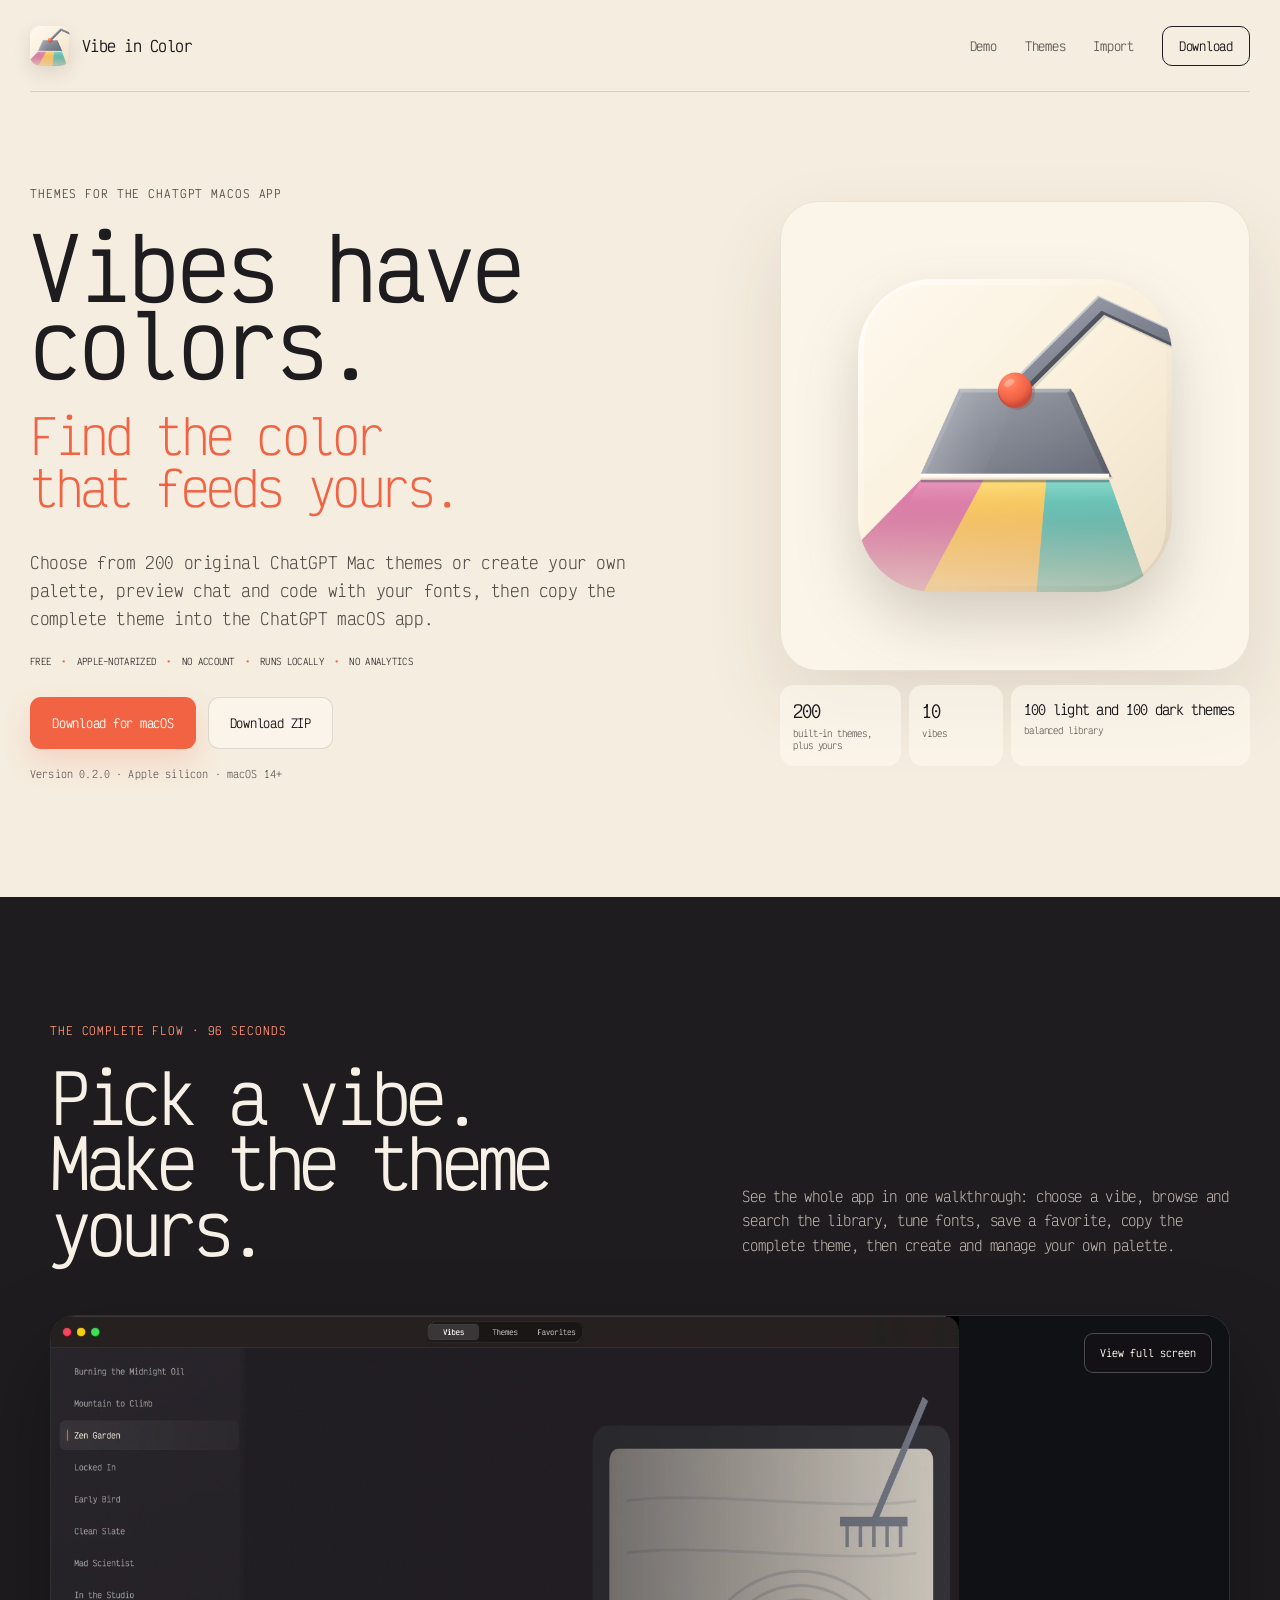
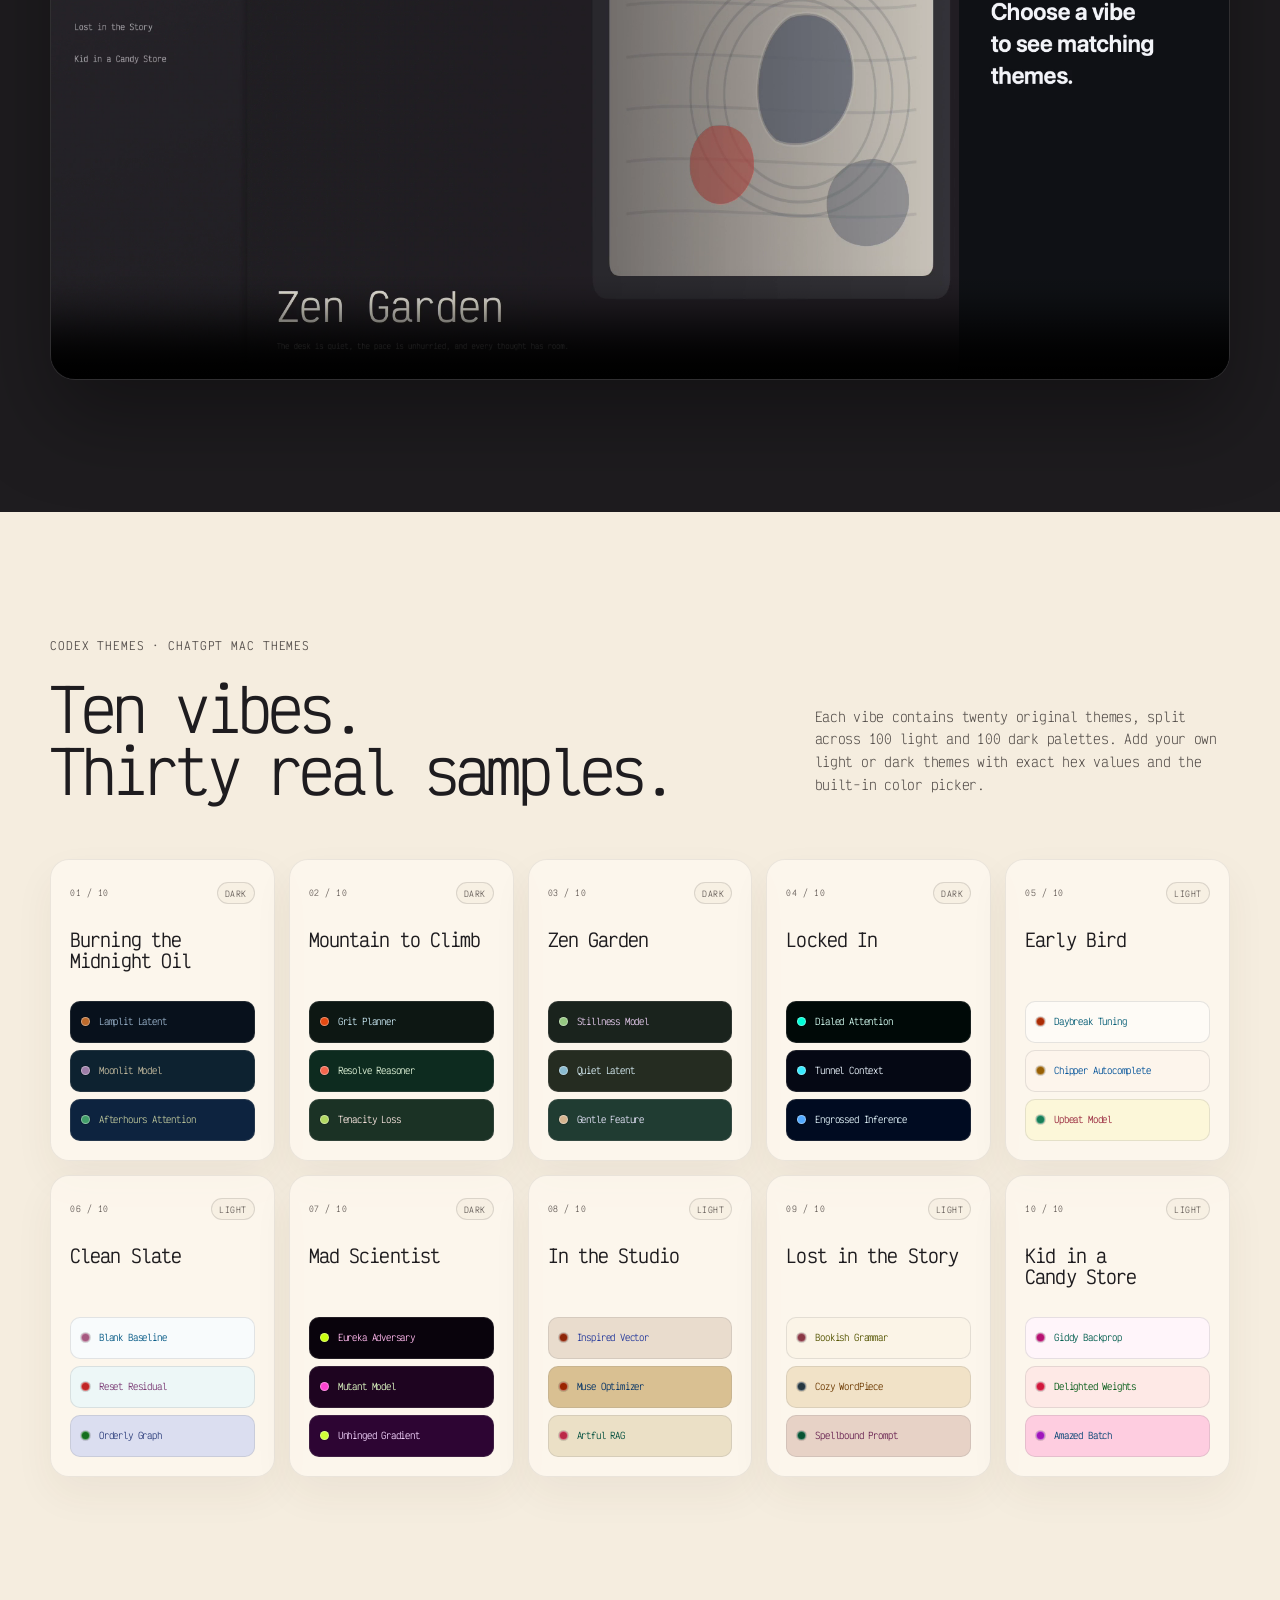
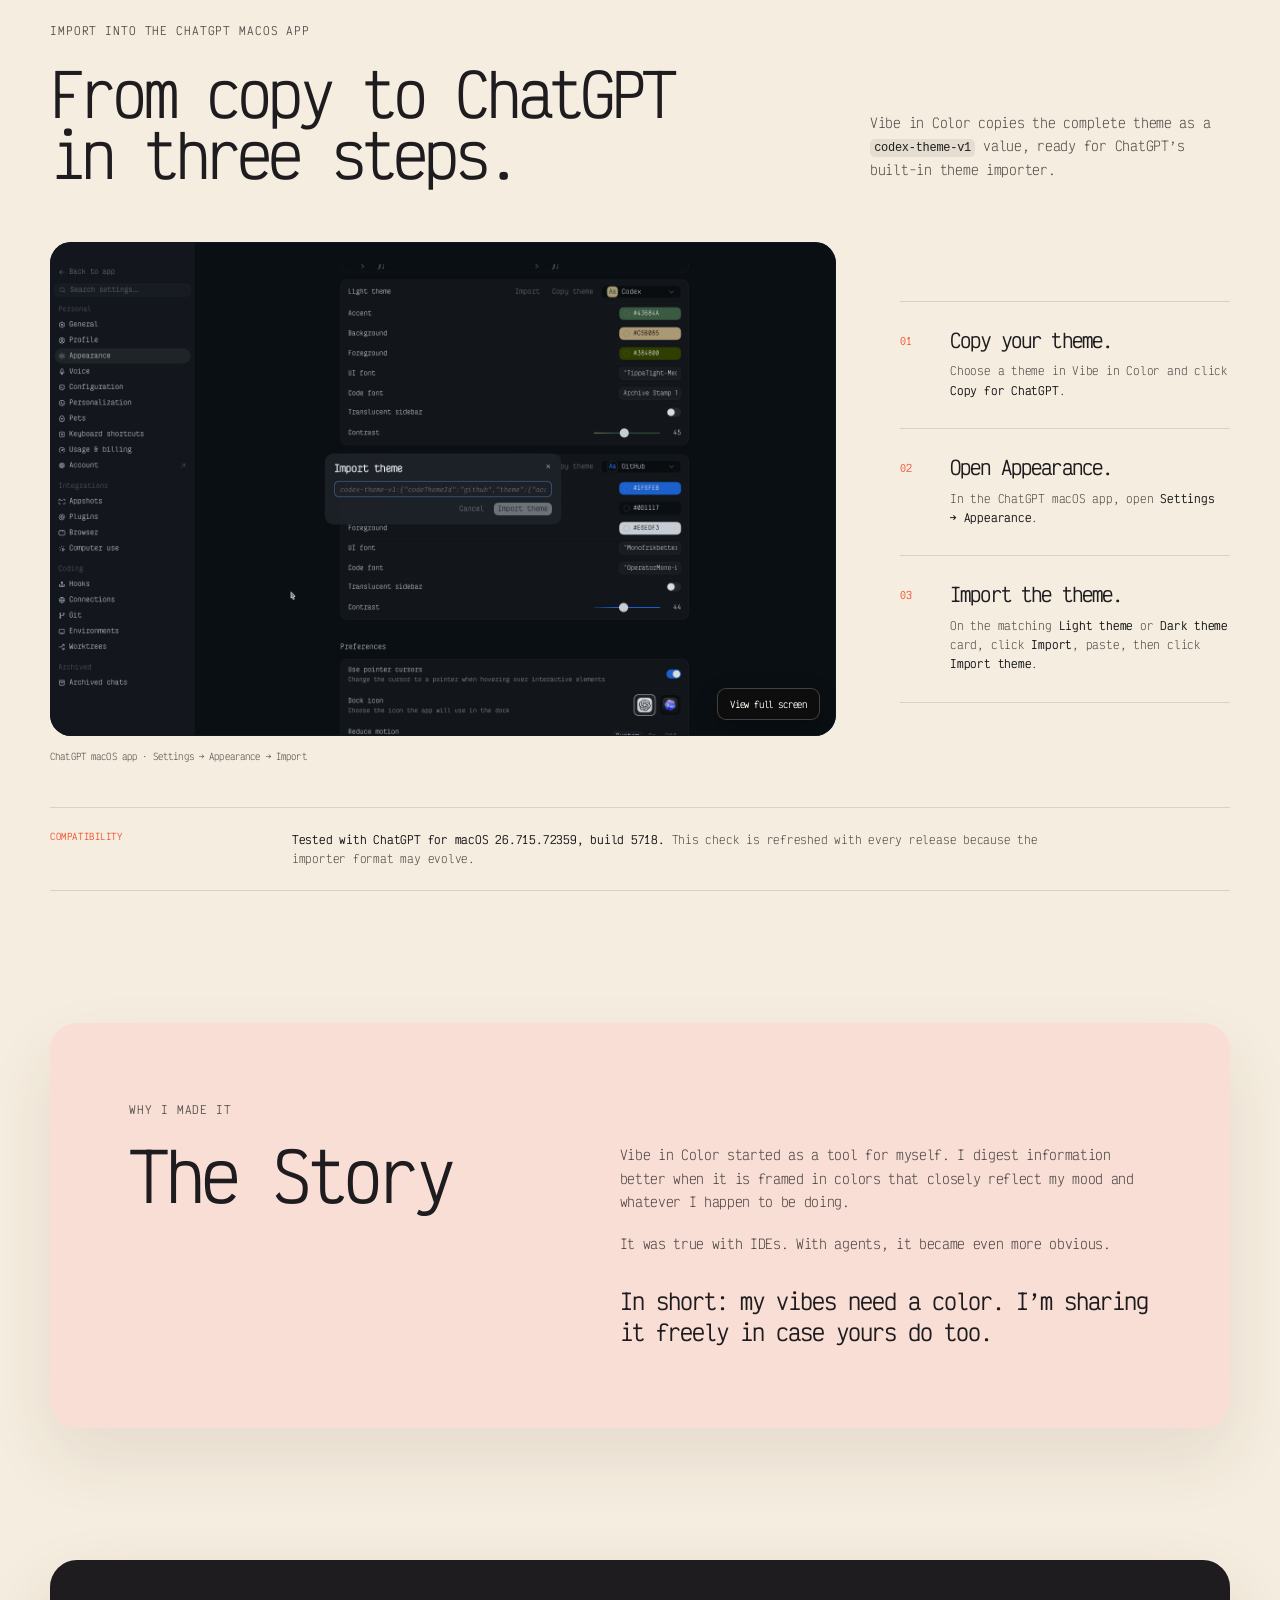
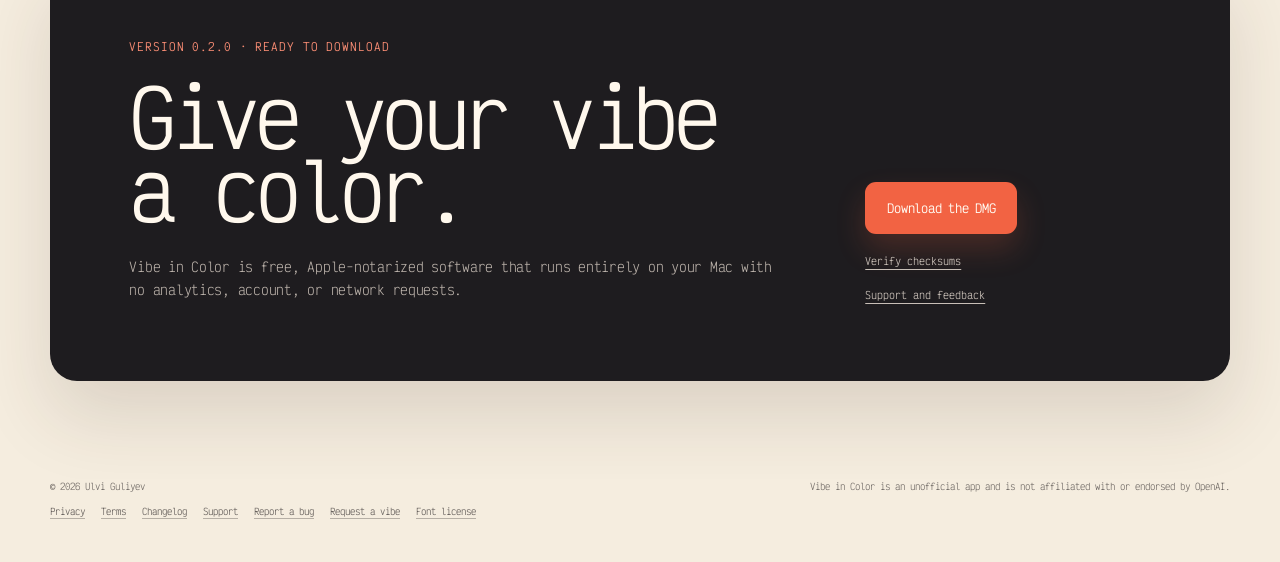
==== commit 838856bb: "Publish Vibe in Color 0.2.0" ====
--- a/index.html
+++ b/index.html
@@ -4,21 +4,21 @@
   <meta charset="utf-8">
   <meta name="viewport" content="width=device-width, initial-scale=1">
   <meta name="theme-color" content="#f5eddf">
-  <meta name="description" content="Free, Apple-notarized ChatGPT Mac theme app with 200 original Codex themes. Runs locally with no account or analytics.">
+  <meta name="description" content="Create custom ChatGPT Mac themes or choose from 200 original Codex themes. Free, Apple-notarized, local-only, and private.">
   <meta name="robots" content="index, follow">
   <meta property="og:type" content="website">
   <meta property="og:title" content="Vibe in Color — ChatGPT Mac Themes">
-  <meta property="og:description" content="200 original Codex themes for the ChatGPT macOS app. Free, Apple-notarized, and local-only.">
+  <meta property="og:description" content="Create custom themes or choose from 200 original Codex themes for the ChatGPT macOS app.">
   <meta property="og:url" content="https://ulvigu.github.io/vibeincolor-downloads/">
   <meta property="og:image" content="https://ulvigu.github.io/vibeincolor-downloads/og.png">
-  <meta property="og:image:alt" content="Vibe in Color, 200 themes for ChatGPT and Codex on Mac">
+  <meta property="og:image:alt" content="Vibe in Color showing the Burning the Midnight Oil vibe">
   <meta property="og:image:width" content="1200">
   <meta property="og:image:height" content="630">
   <meta name="twitter:card" content="summary_large_image">
   <meta name="twitter:title" content="Vibe in Color — ChatGPT Mac Themes">
-  <meta name="twitter:description" content="200 original Codex themes for the ChatGPT macOS app.">
+  <meta name="twitter:description" content="Create custom themes or choose from 200 original Codex themes for the ChatGPT macOS app.">
   <meta name="twitter:image" content="https://ulvigu.github.io/vibeincolor-downloads/og.png">
-  <meta name="twitter:image:alt" content="Vibe in Color, 200 themes for ChatGPT and Codex on Mac">
+  <meta name="twitter:image:alt" content="Vibe in Color showing the Burning the Midnight Oil vibe">
   <title>Vibe in Color — ChatGPT Mac Themes and Codex Themes</title>
   <link rel="canonical" href="https://ulvigu.github.io/vibeincolor-downloads/">
   <link rel="icon" href="assets/VibeInColor.png">
@@ -32,8 +32,8 @@
       "name": "Vibe in Color",
       "applicationCategory": "UtilitiesApplication",
       "operatingSystem": "macOS 14 or later on Apple silicon",
-      "softwareVersion": "0.1.1",
-      "description": "A free local-only macOS app for finding, previewing, and importing Codex themes into the ChatGPT macOS app.",
+      "softwareVersion": "0.2.0",
+      "description": "A free local-only macOS app for creating, finding, previewing, and importing Codex themes into the ChatGPT macOS app.",
       "url": "https://ulvigu.github.io/vibeincolor-downloads/",
       "downloadUrl": "https://github.com/ulvigu/vibeincolor-downloads/releases/latest/download/Vibe-in-Color.dmg",
       "image": "https://ulvigu.github.io/vibeincolor-downloads/og.png",
@@ -127,8 +127,8 @@
           <span class="hero-title-main">Vibes have<br>colors.</span>
           <span class="hero-title-accent">Find the color<br>that feeds yours.</span>
         </h1>
-        <p class="hero-summary">Choose from 200 original ChatGPT Mac themes, preview chat and code with your own fonts, then copy a complete Codex theme into the ChatGPT macOS app.</p>
-        <p class="trust-line" aria-label="Free, Apple-notarized, no account, runs locally, no analytics">
+        <p class="hero-summary">Choose from 200 original ChatGPT Mac themes or create your own palette, preview chat and code with your fonts, then copy the complete theme into the ChatGPT macOS app.</p>
+        <p class="trust-line">
           <span>Free</span>
           <span>Apple-notarized</span>
           <span>No account</span>
@@ -139,7 +139,7 @@
           <a class="button button-primary" href="https://github.com/ulvigu/vibeincolor-downloads/releases/latest/download/Vibe-in-Color.dmg">Download for macOS</a>
           <a class="button button-secondary" href="https://github.com/ulvigu/vibeincolor-downloads/releases/latest/download/Vibe-in-Color-macOS.zip">Download ZIP</a>
         </div>
-        <p class="release-meta">Version <span data-release-version>0.1.1</span> · Apple silicon · macOS 14+</p>
+        <p class="release-meta">Version <span data-release-version>0.2.0</span> · Apple silicon · macOS 14+</p>
       </div>
 
       <div class="hero-product">
@@ -149,7 +149,7 @@
         <dl class="hero-facts" aria-label="Product details">
           <div>
             <dt>200</dt>
-            <dd>original themes</dd>
+            <dd>built-in themes, plus yours</dd>
           </div>
           <div>
             <dt>10</dt>
@@ -167,10 +167,10 @@
       <div class="demo-inner">
         <div class="demo-heading">
           <div>
-            <p class="eyebrow eyebrow-on-dark">The complete flow · 32 seconds</p>
-            <h2 id="demo-title">Pick a vibe.<br>Theme ChatGPT on Mac.</h2>
-          </div>
-          <p>See the exact flow: choose a vibe, preview chat and code, tune the fonts, and copy the complete theme into the ChatGPT macOS app.</p>
+            <p class="eyebrow eyebrow-on-dark">The complete flow · 96 seconds</p>
+            <h2 id="demo-title">Pick a vibe.<br>Make the theme yours.</h2>
+          </div>
+          <p>See the whole app in one walkthrough: choose a vibe, browse and search the library, tune fonts, save a favorite, copy the complete theme, then create and manage your own palette.</p>
         </div>
         <div class="demo-frame">
           <video id="demo-video" controls playsinline preload="metadata" poster="assets/VibeInColor-screenshot.png">
@@ -188,7 +188,7 @@
           <p class="eyebrow">Codex themes · ChatGPT Mac themes</p>
           <h2 id="theme-title">Ten vibes.<br>Thirty real samples.</h2>
         </div>
-        <p>Each vibe contains twenty original themes. The library contains 100 light and 100 dark themes. Here are three palettes from every vibe.</p>
+        <p>Each vibe contains twenty original themes, split across 100 light and 100 dark palettes. Add your own light or dark themes with exact hex values and the built-in color picker.</p>
       </div>
 
       <div class="vibe-grid">
@@ -389,7 +389,7 @@
 
     <section class="download-panel" id="download" aria-labelledby="download-title">
       <div>
-        <p class="eyebrow eyebrow-on-dark">Version <span data-release-version>0.1.1</span> · Ready to download</p>
+        <p class="eyebrow eyebrow-on-dark">Version <span data-release-version>0.2.0</span> · Ready to download</p>
         <h2 id="download-title">Give your vibe<br>a color.</h2>
         <p>Vibe in Color is free, Apple-notarized software that runs entirely on your Mac with no analytics, account, or network requests.</p>
       </div>
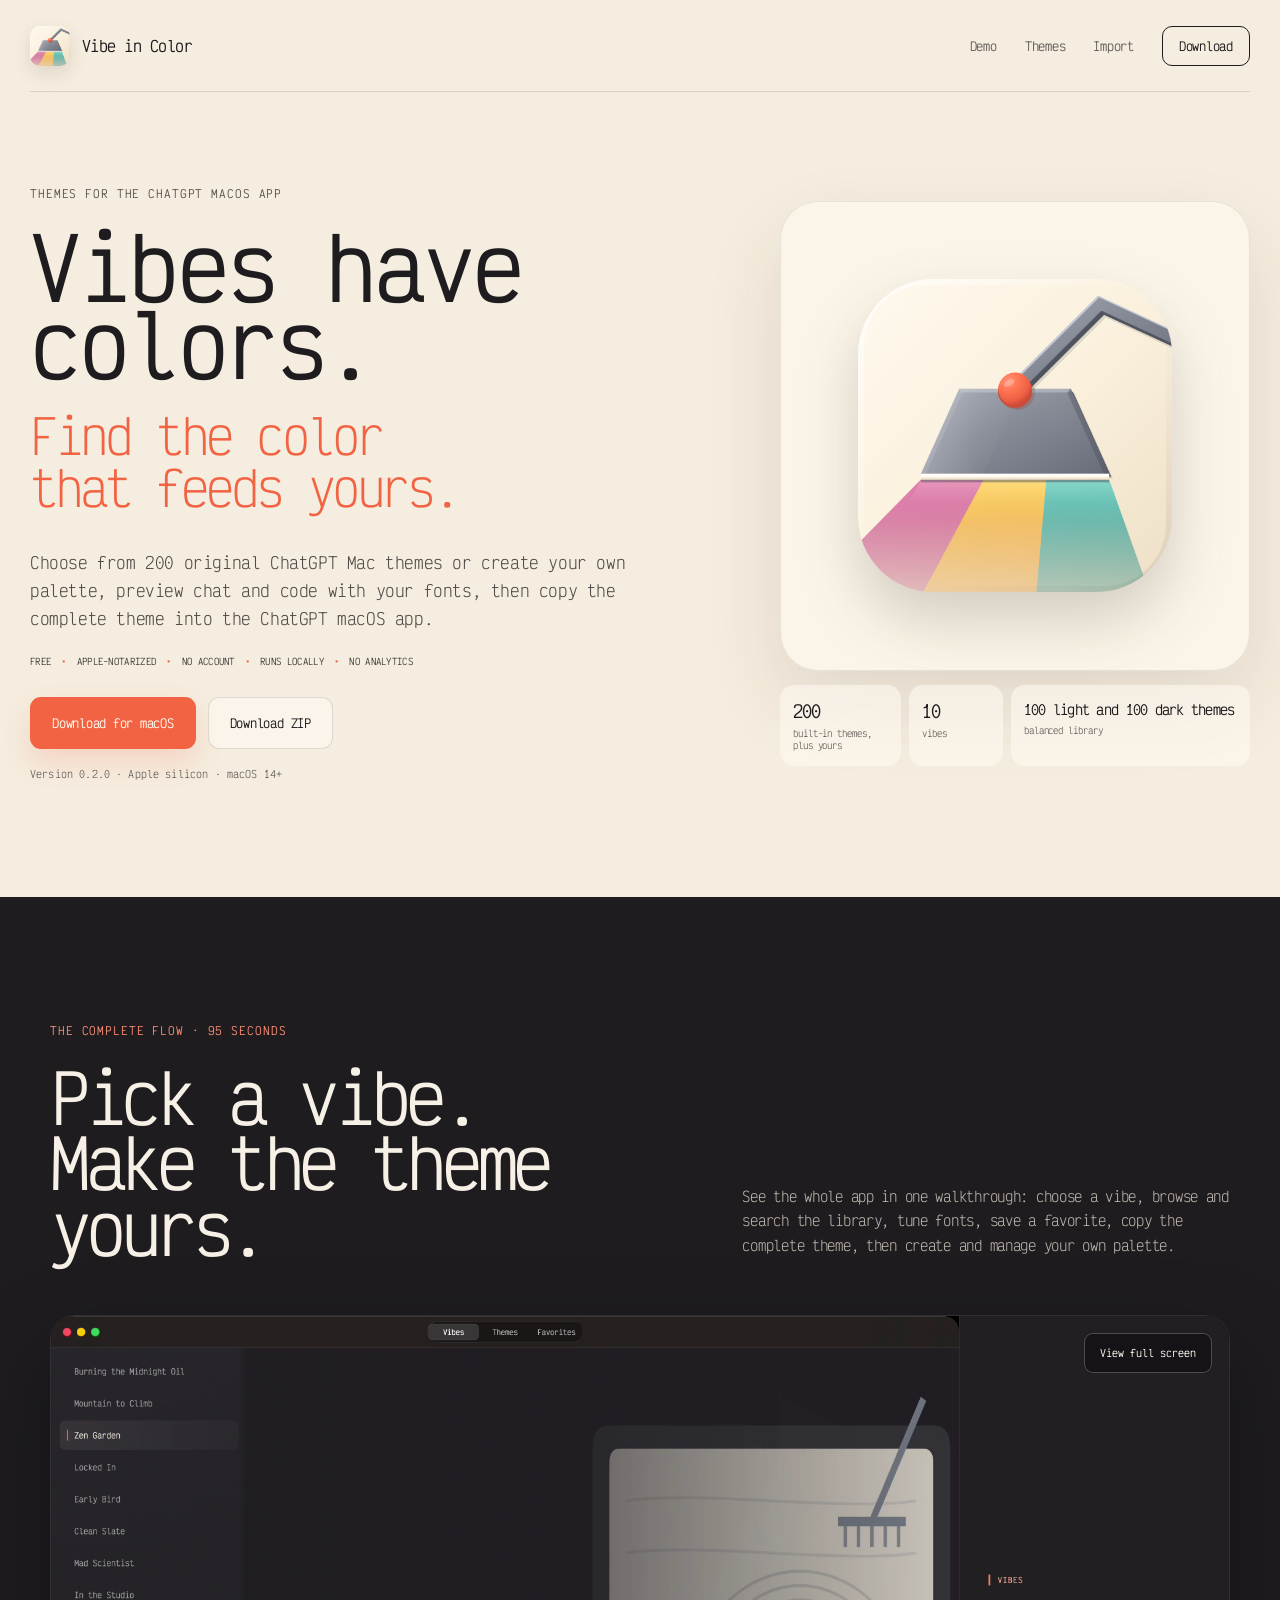
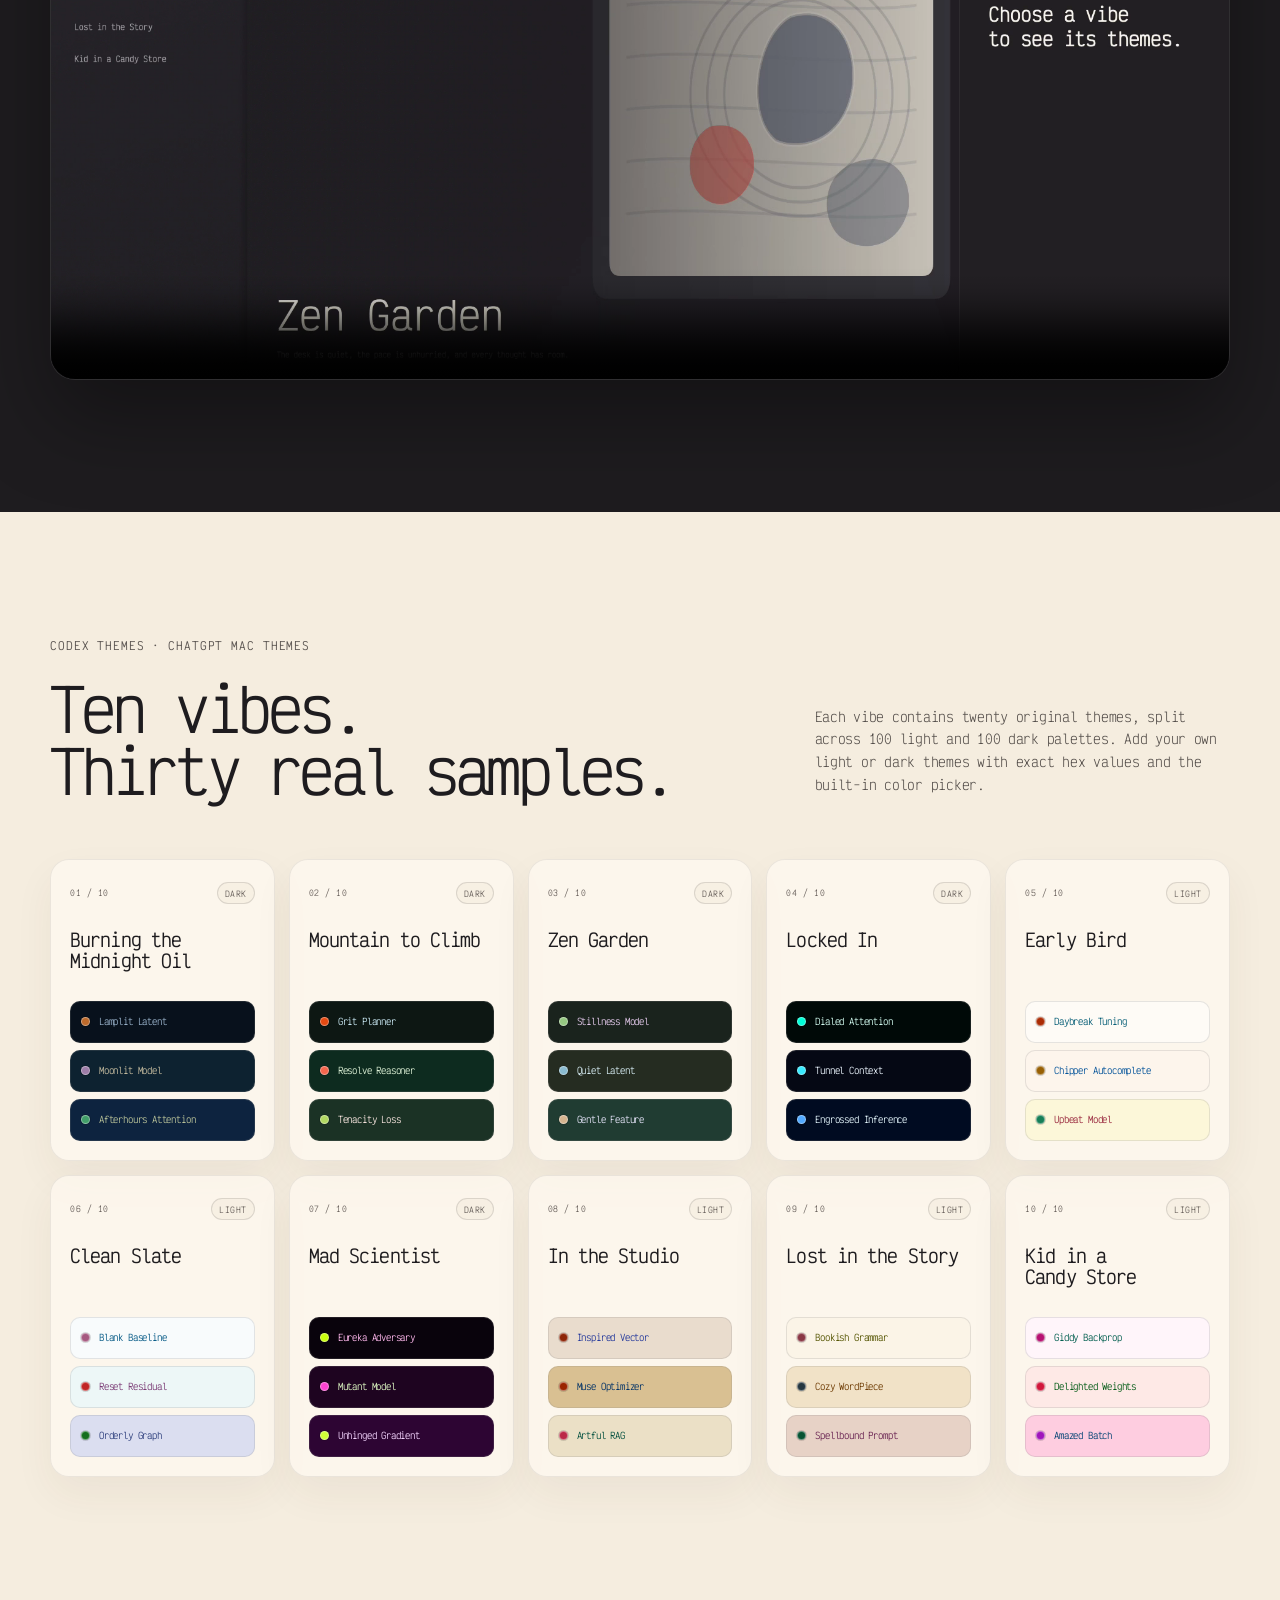
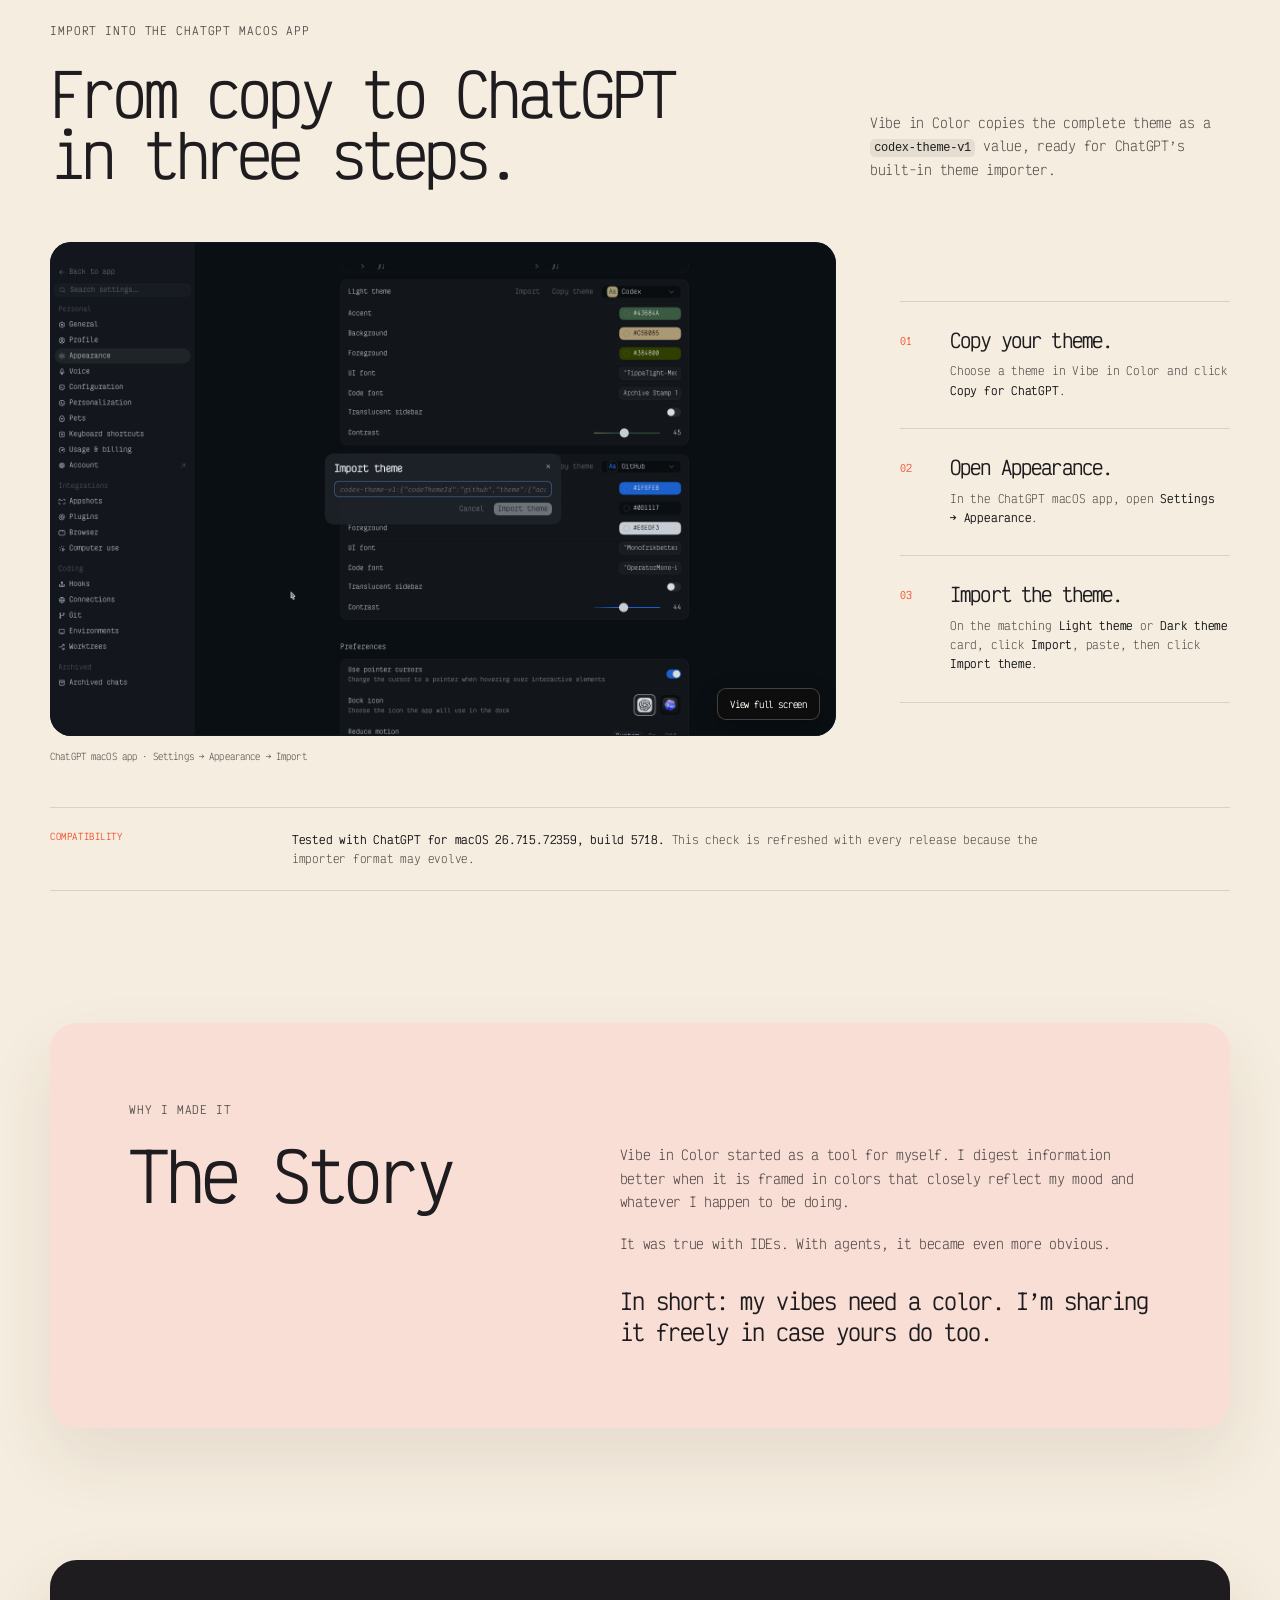
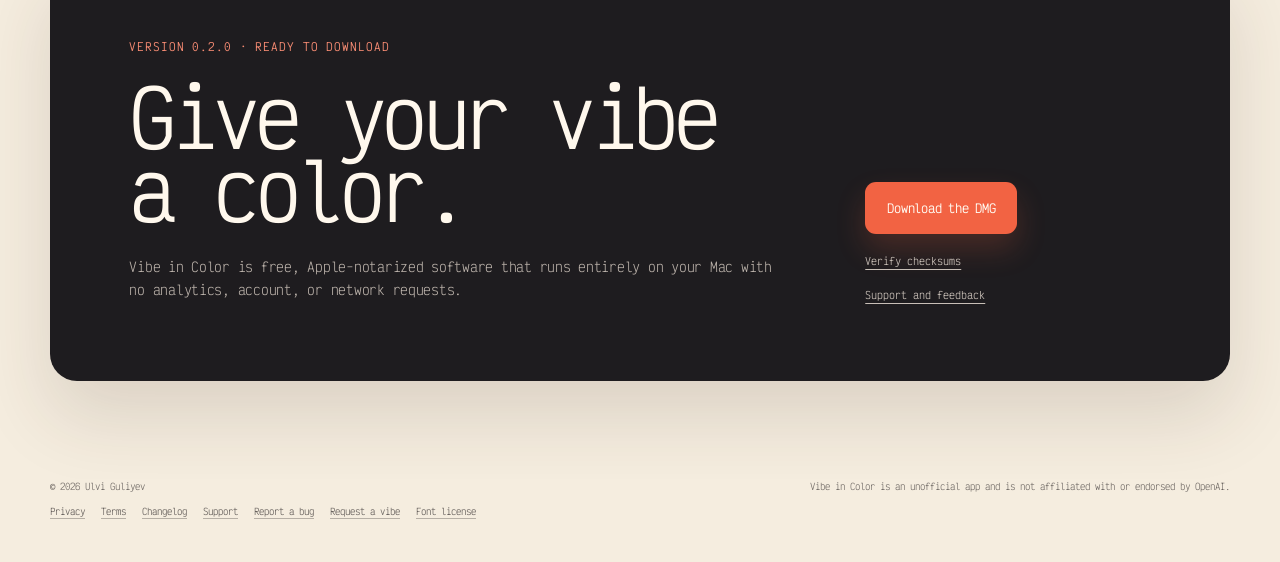
==== commit 07e3adf0: "Publish the polished demo video" ====
--- a/index.html
+++ b/index.html
@@ -167,7 +167,7 @@
       <div class="demo-inner">
         <div class="demo-heading">
           <div>
-            <p class="eyebrow eyebrow-on-dark">The complete flow · 96 seconds</p>
+            <p class="eyebrow eyebrow-on-dark">The complete flow · 95 seconds</p>
             <h2 id="demo-title">Pick a vibe.<br>Make the theme yours.</h2>
           </div>
           <p>See the whole app in one walkthrough: choose a vibe, browse and search the library, tune fonts, save a favorite, copy the complete theme, then create and manage your own palette.</p>
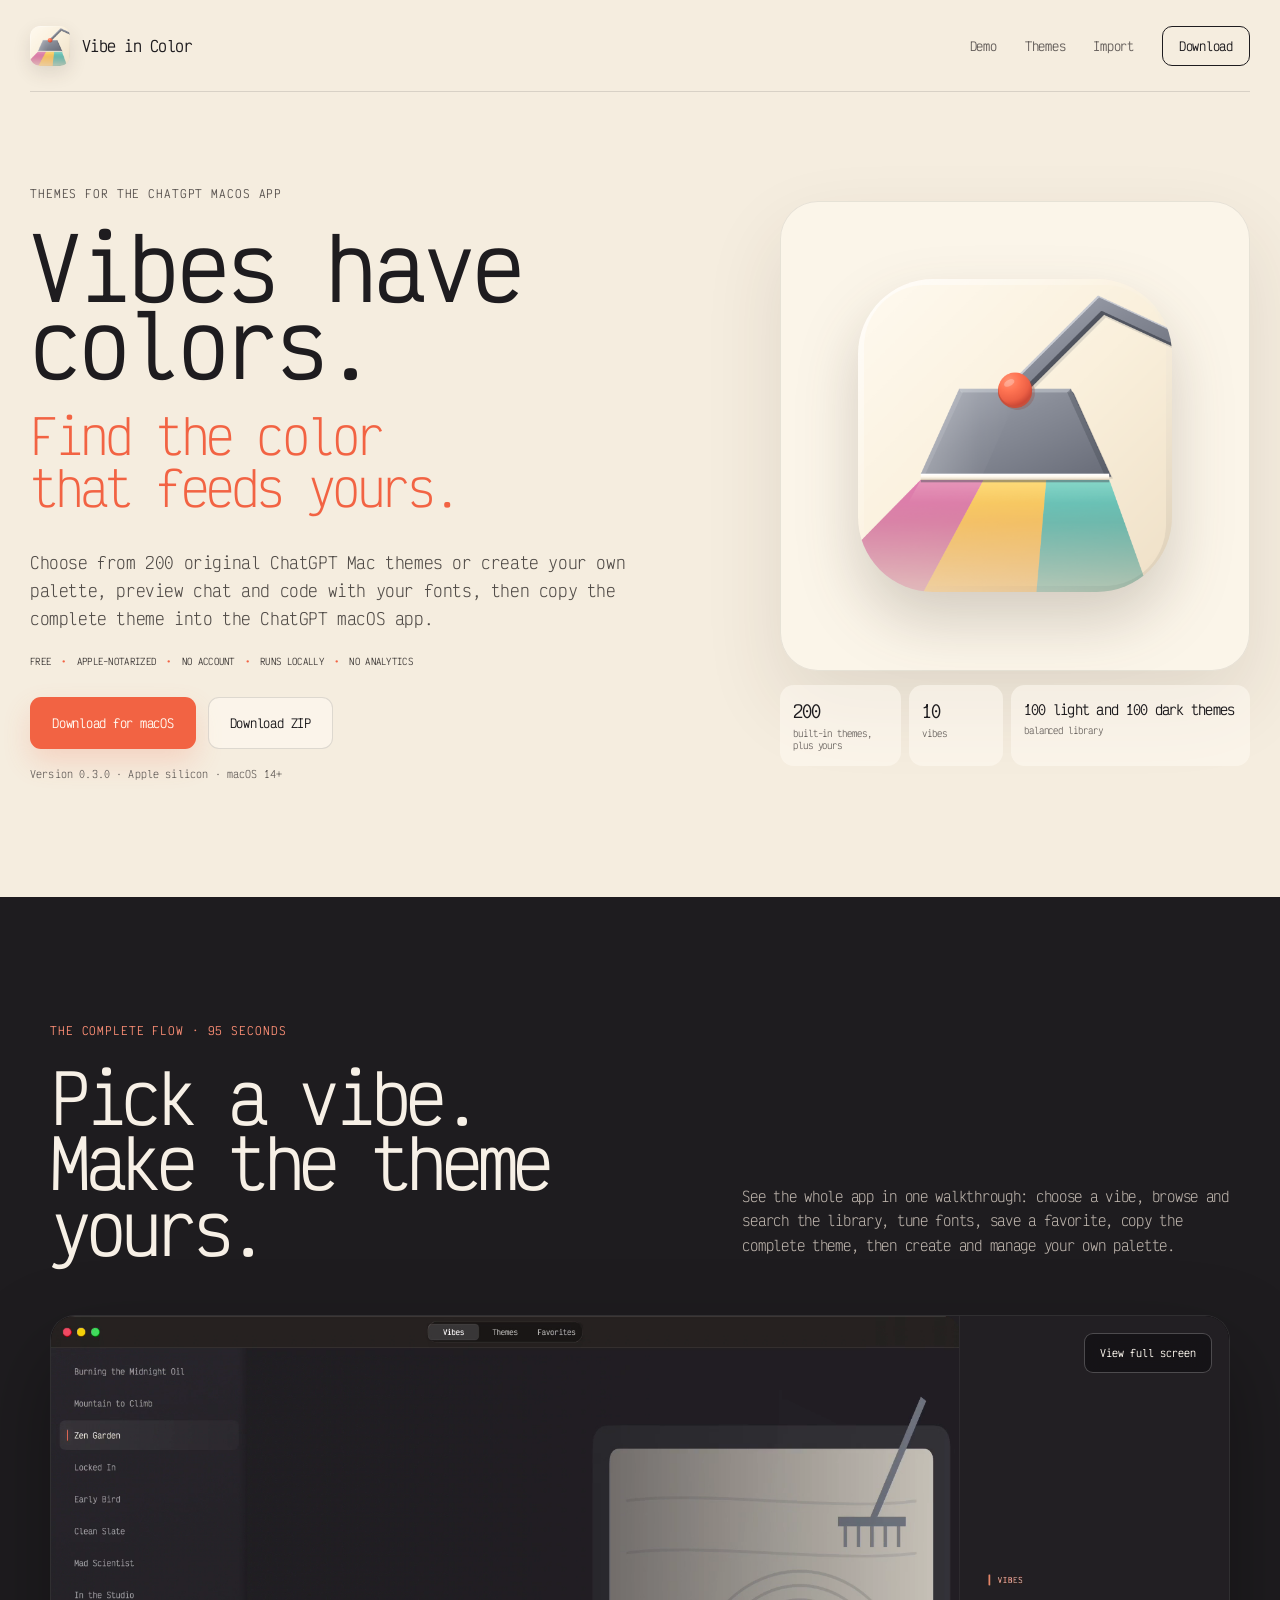
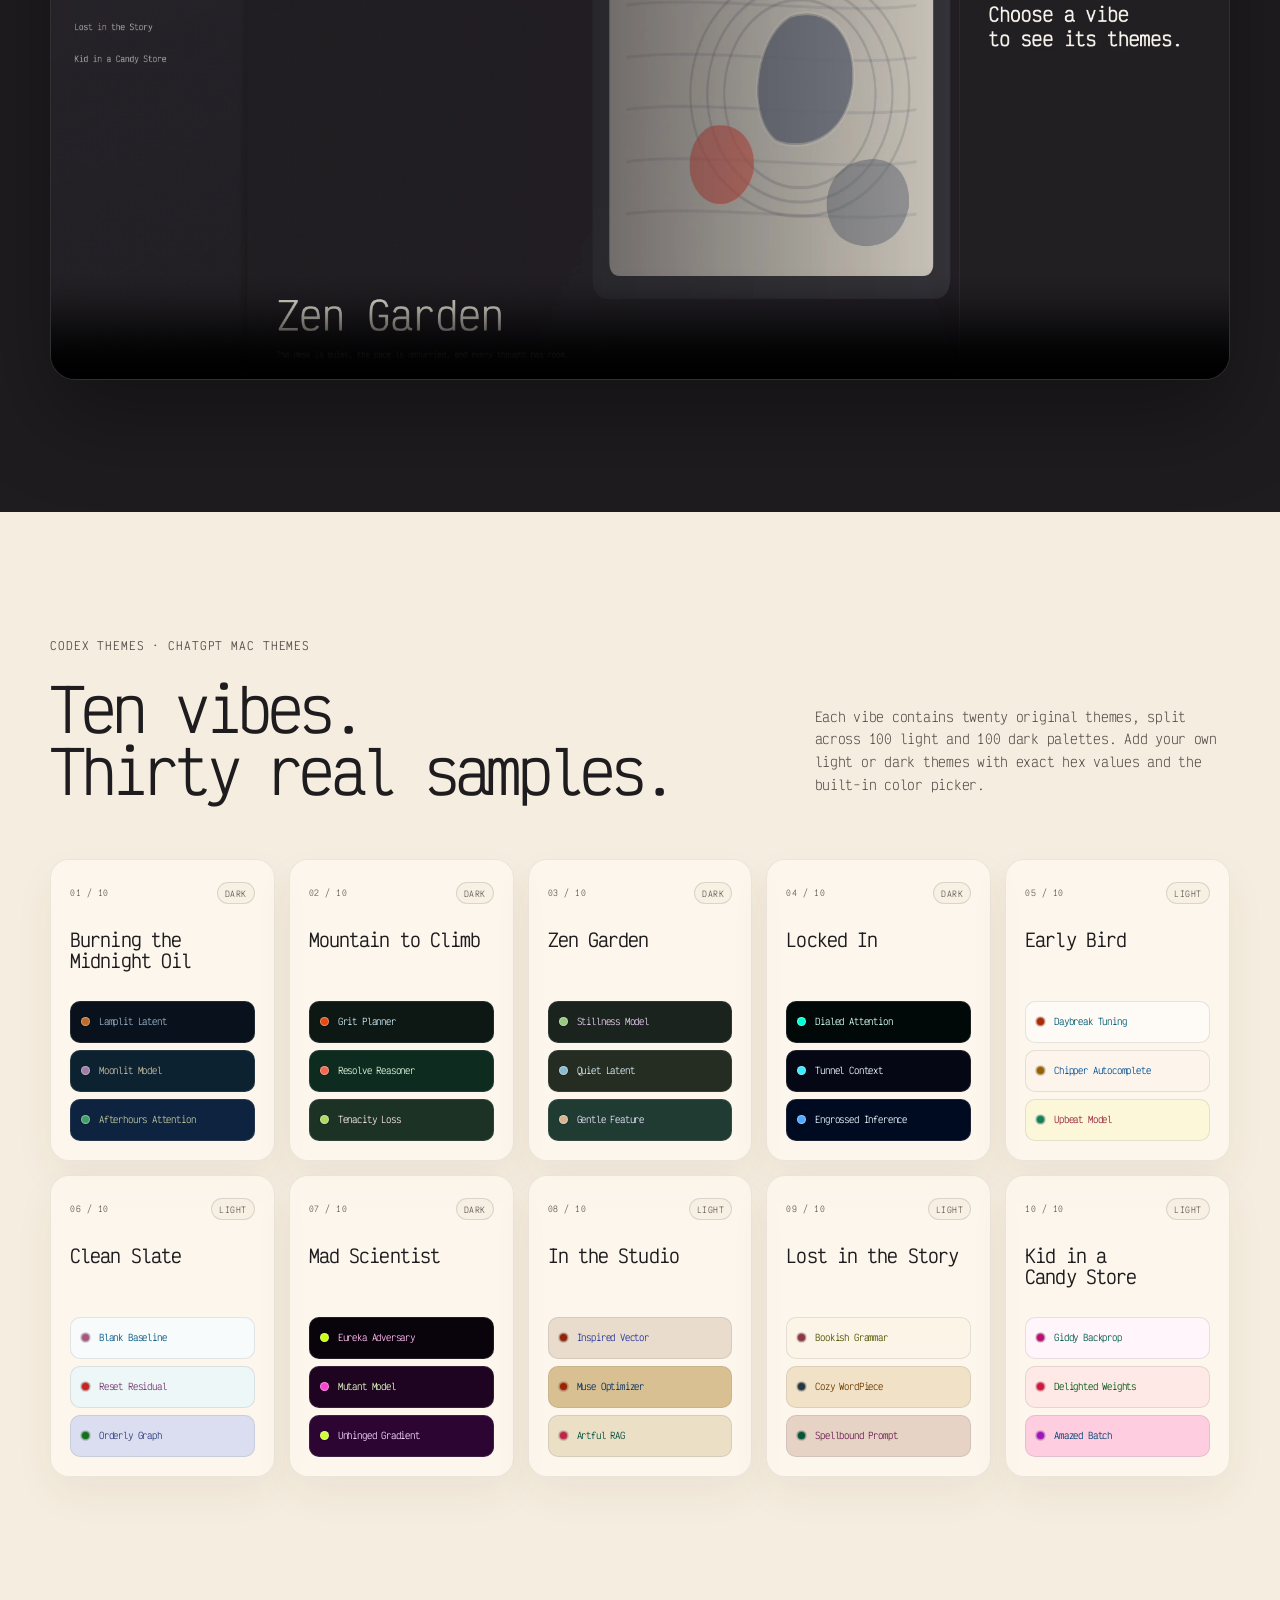
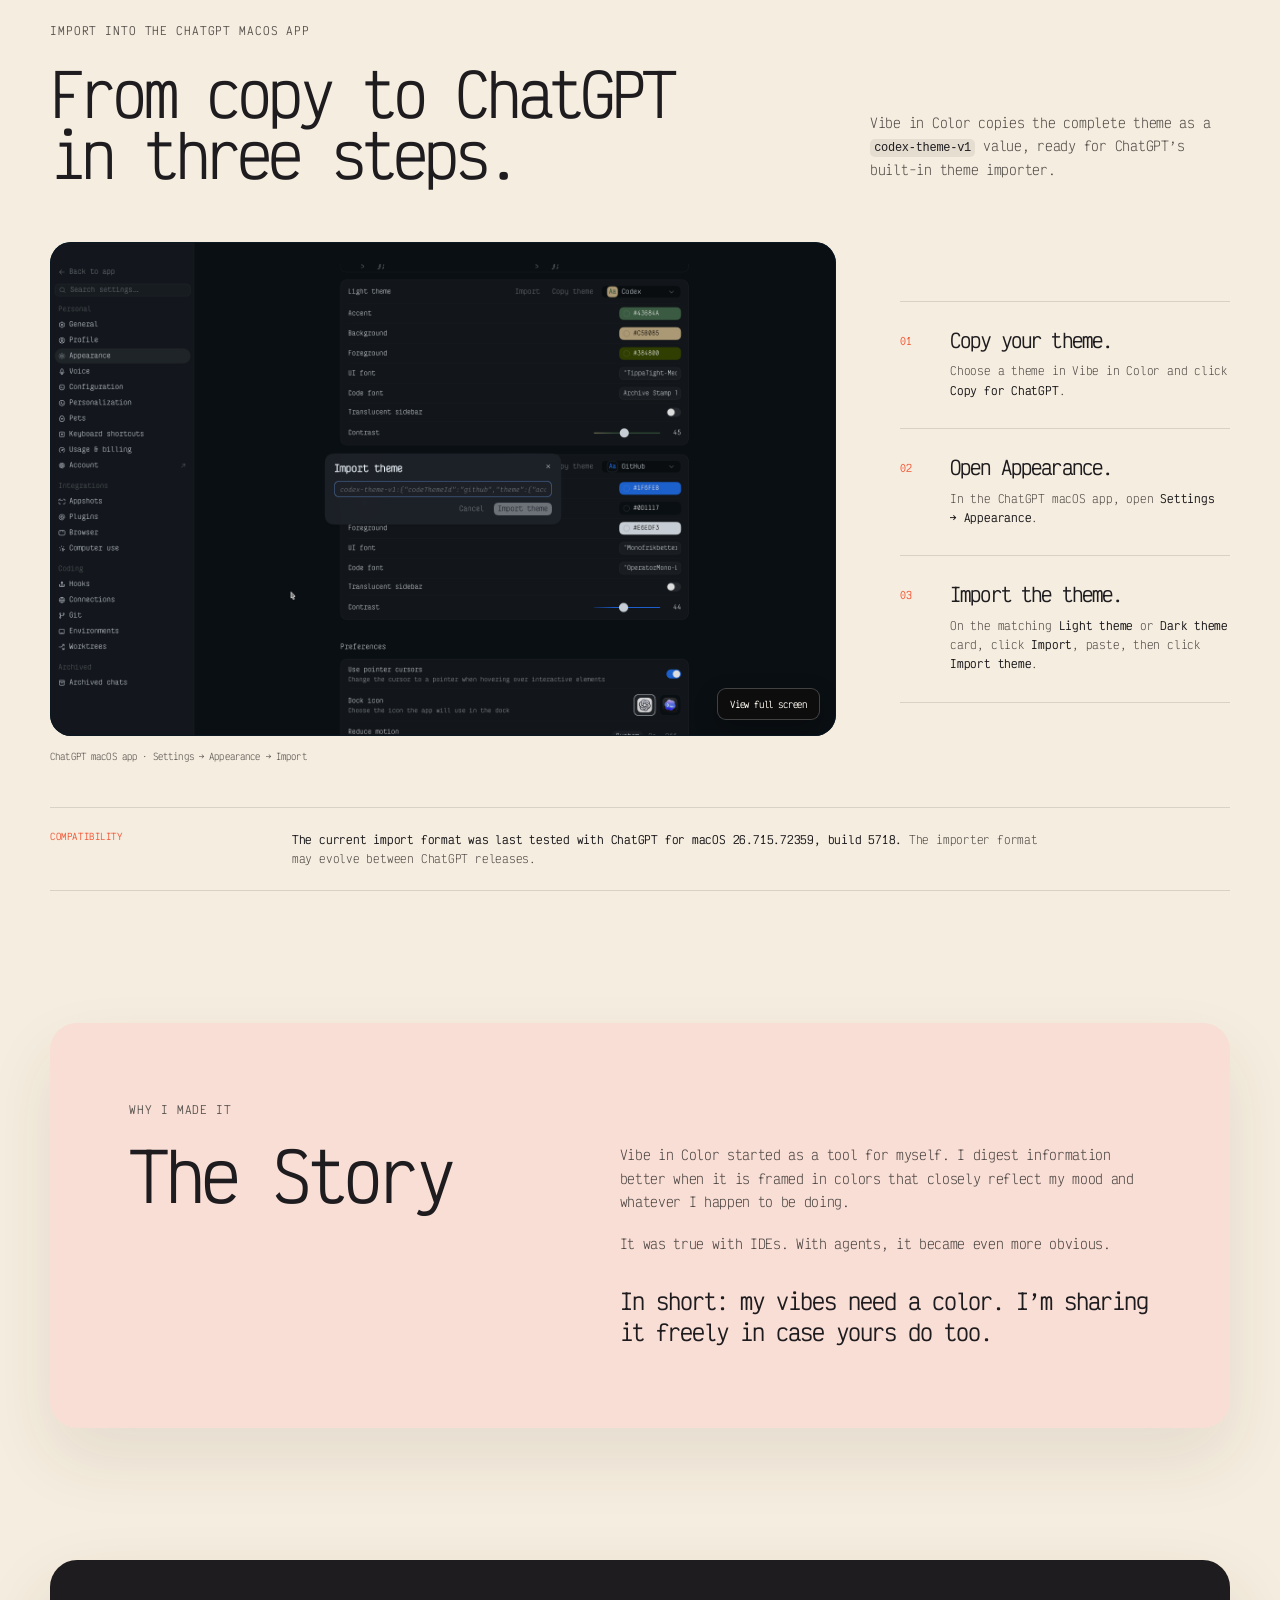
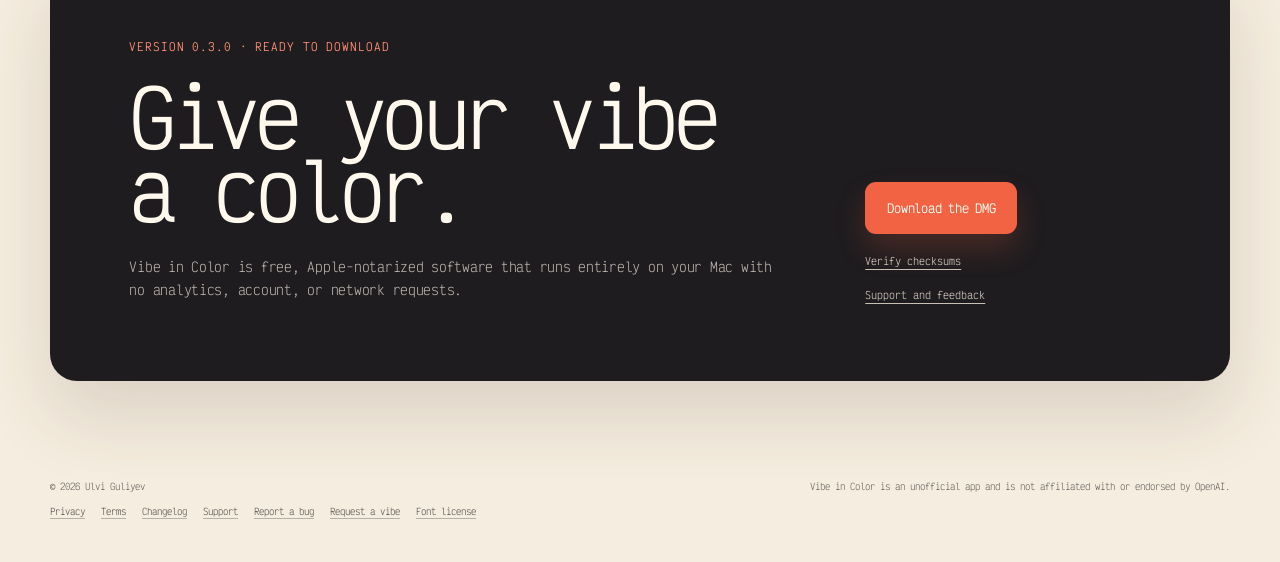
==== commit bfda6d5d: "Publish Vibe in Color 0.3.0" ====
--- a/index.html
+++ b/index.html
@@ -32,7 +32,7 @@
       "name": "Vibe in Color",
       "applicationCategory": "UtilitiesApplication",
       "operatingSystem": "macOS 14 or later on Apple silicon",
-      "softwareVersion": "0.2.0",
+      "softwareVersion": "0.3.0",
       "description": "A free local-only macOS app for creating, finding, previewing, and importing Codex themes into the ChatGPT macOS app.",
       "url": "https://ulvigu.github.io/vibeincolor-downloads/",
       "downloadUrl": "https://github.com/ulvigu/vibeincolor-downloads/releases/latest/download/Vibe-in-Color.dmg",
@@ -139,7 +139,7 @@
           <a class="button button-primary" href="https://github.com/ulvigu/vibeincolor-downloads/releases/latest/download/Vibe-in-Color.dmg">Download for macOS</a>
           <a class="button button-secondary" href="https://github.com/ulvigu/vibeincolor-downloads/releases/latest/download/Vibe-in-Color-macOS.zip">Download ZIP</a>
         </div>
-        <p class="release-meta">Version <span data-release-version>0.2.0</span> · Apple silicon · macOS 14+</p>
+        <p class="release-meta">Version <span data-release-version>0.3.0</span> · Apple silicon · macOS 14+</p>
       </div>
 
       <div class="hero-product">
@@ -369,7 +369,7 @@
 
       <div class="compatibility-note">
         <span>Compatibility</span>
-        <p><strong>Tested with ChatGPT for macOS 26.715.72359, build 5718.</strong> This check is refreshed with every release because the importer format may evolve.</p>
+        <p><strong>The current import format was last tested with ChatGPT for macOS 26.715.72359, build 5718.</strong> The importer format may evolve between ChatGPT releases.</p>
       </div>
     </section>
 
@@ -389,7 +389,7 @@
 
     <section class="download-panel" id="download" aria-labelledby="download-title">
       <div>
-        <p class="eyebrow eyebrow-on-dark">Version <span data-release-version>0.2.0</span> · Ready to download</p>
+        <p class="eyebrow eyebrow-on-dark">Version <span data-release-version>0.3.0</span> · Ready to download</p>
         <h2 id="download-title">Give your vibe<br>a color.</h2>
         <p>Vibe in Color is free, Apple-notarized software that runs entirely on your Mac with no analytics, account, or network requests.</p>
       </div>
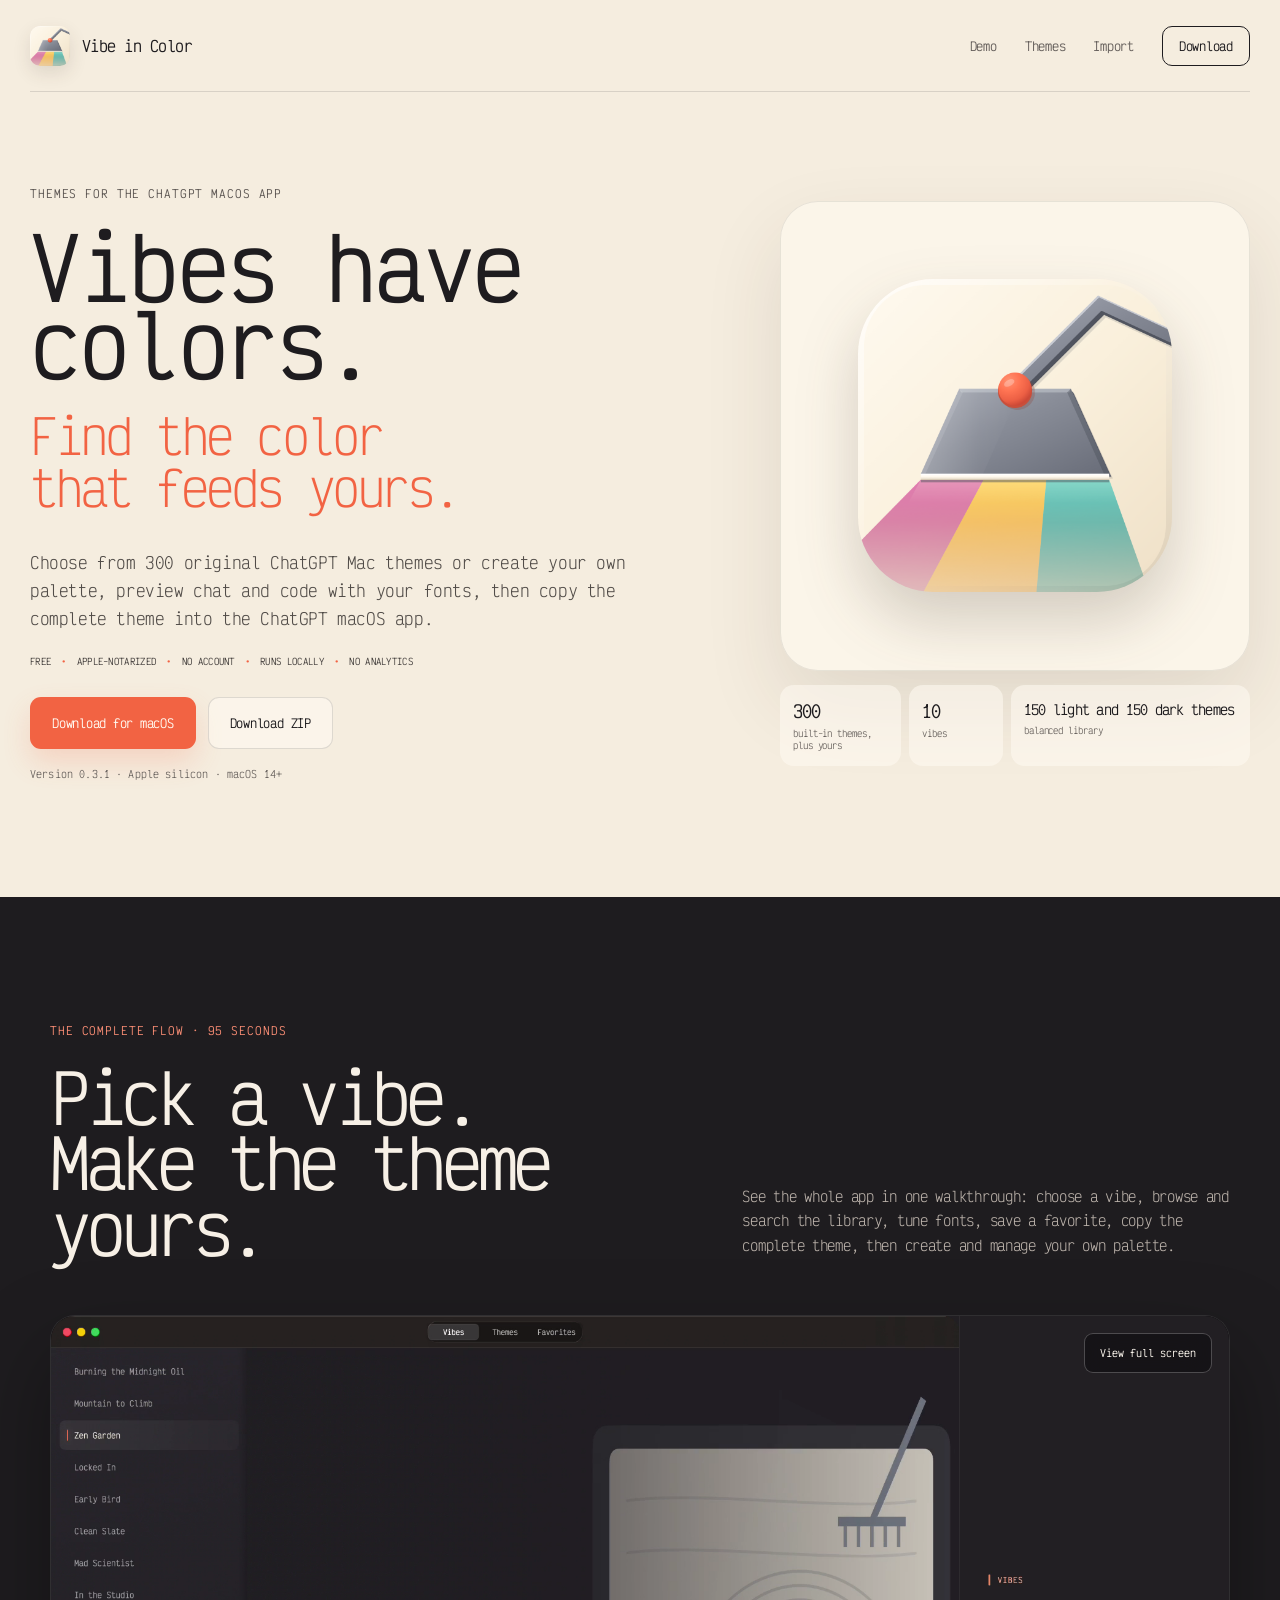
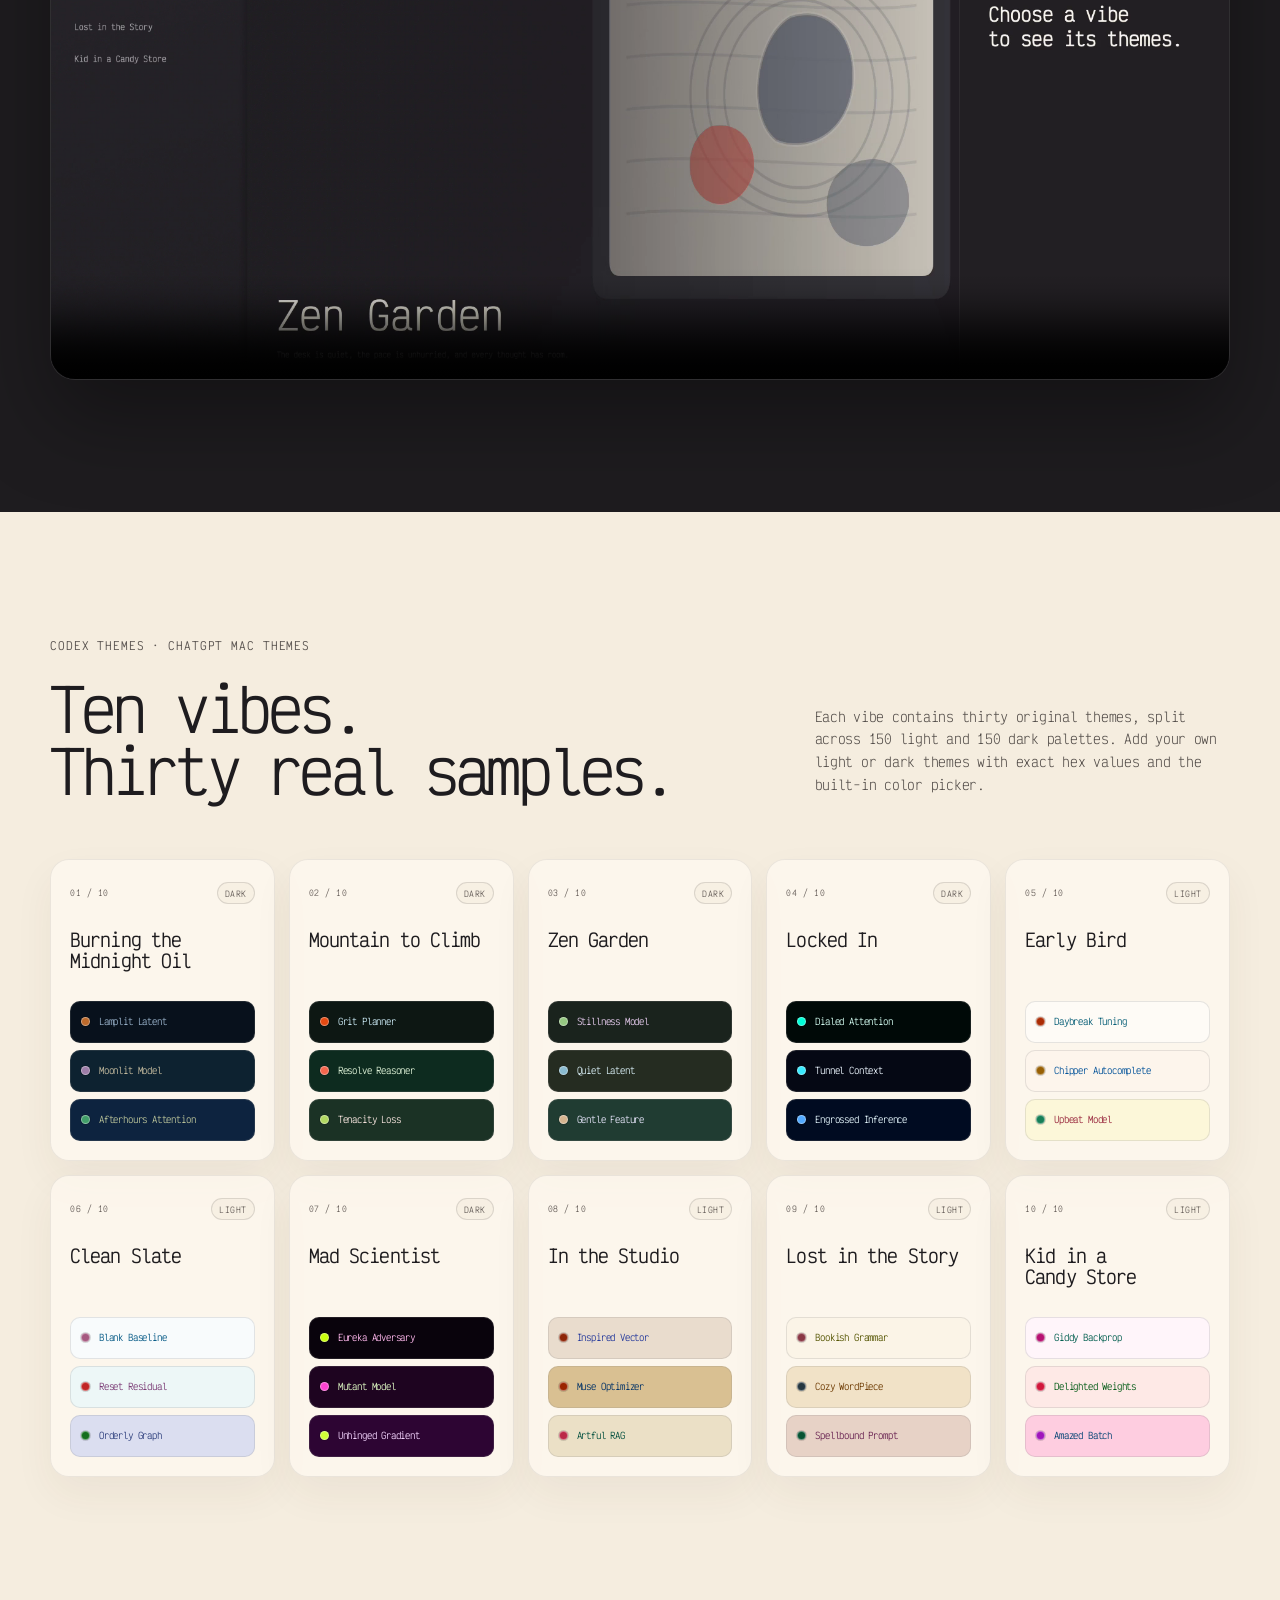
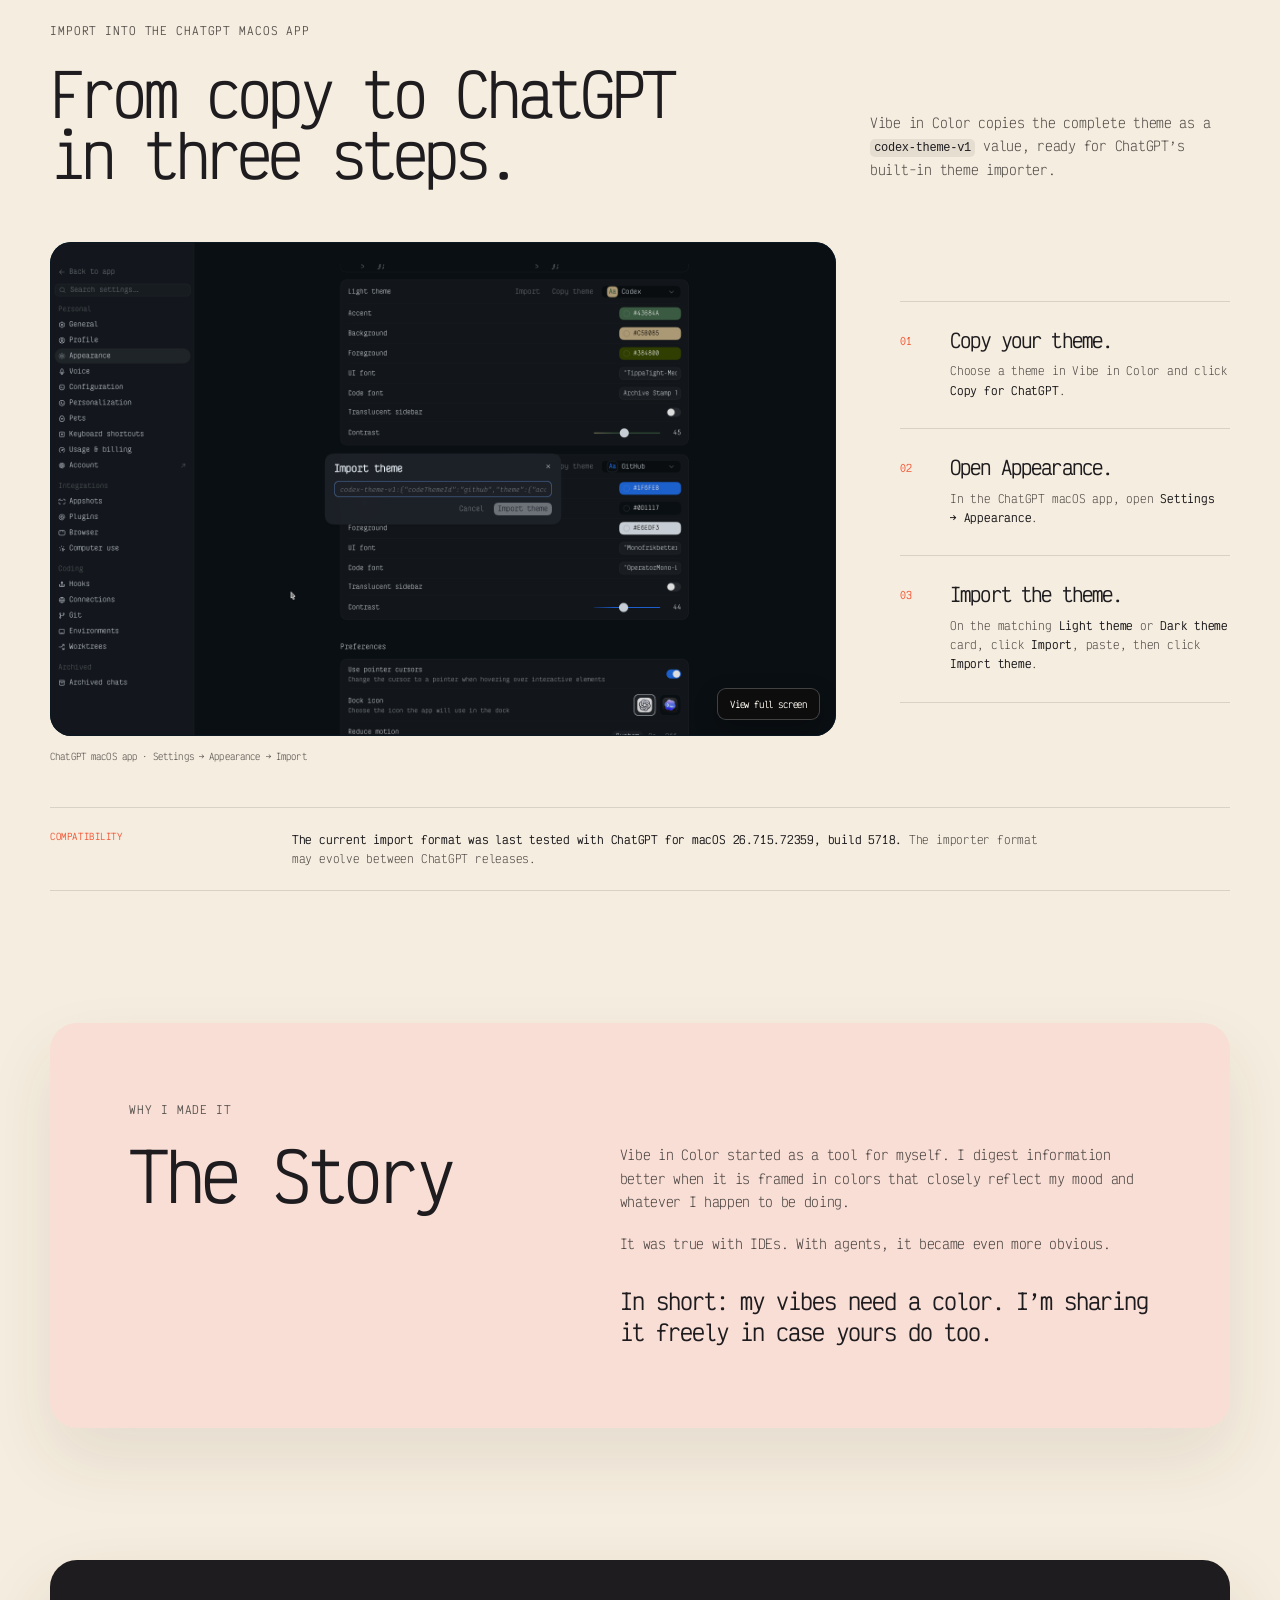
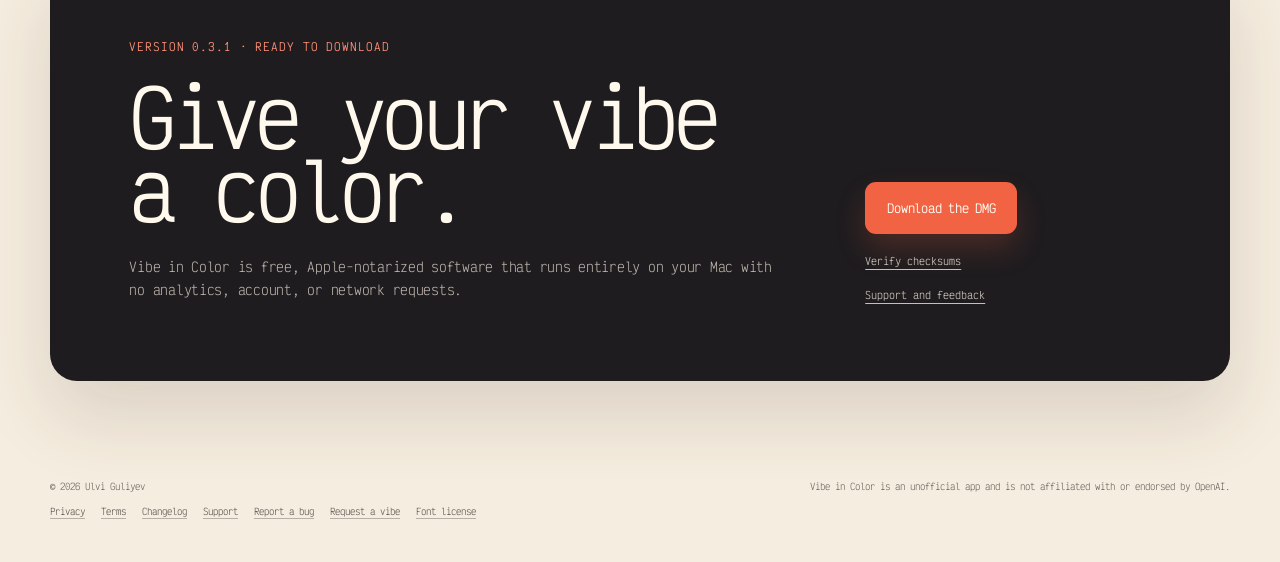
==== commit 74229b68: "Publish Vibe in Color 0.3.1" ====
--- a/index.html
+++ b/index.html
@@ -4,11 +4,11 @@
   <meta charset="utf-8">
   <meta name="viewport" content="width=device-width, initial-scale=1">
   <meta name="theme-color" content="#f5eddf">
-  <meta name="description" content="Create custom ChatGPT Mac themes or choose from 200 original Codex themes. Free, Apple-notarized, local-only, and private.">
+  <meta name="description" content="Create custom ChatGPT Mac themes or choose from 300 original Codex themes. Free, Apple-notarized, local-only, and private.">
   <meta name="robots" content="index, follow">
   <meta property="og:type" content="website">
   <meta property="og:title" content="Vibe in Color — ChatGPT Mac Themes">
-  <meta property="og:description" content="Create custom themes or choose from 200 original Codex themes for the ChatGPT macOS app.">
+  <meta property="og:description" content="Create custom themes or choose from 300 original Codex themes for the ChatGPT macOS app.">
   <meta property="og:url" content="https://ulvigu.github.io/vibeincolor-downloads/">
   <meta property="og:image" content="https://ulvigu.github.io/vibeincolor-downloads/og.png">
   <meta property="og:image:alt" content="Vibe in Color showing the Burning the Midnight Oil vibe">
@@ -16,7 +16,7 @@
   <meta property="og:image:height" content="630">
   <meta name="twitter:card" content="summary_large_image">
   <meta name="twitter:title" content="Vibe in Color — ChatGPT Mac Themes">
-  <meta name="twitter:description" content="Create custom themes or choose from 200 original Codex themes for the ChatGPT macOS app.">
+  <meta name="twitter:description" content="Create custom themes or choose from 300 original Codex themes for the ChatGPT macOS app.">
   <meta name="twitter:image" content="https://ulvigu.github.io/vibeincolor-downloads/og.png">
   <meta name="twitter:image:alt" content="Vibe in Color showing the Burning the Midnight Oil vibe">
   <title>Vibe in Color — ChatGPT Mac Themes and Codex Themes</title>
@@ -32,7 +32,7 @@
       "name": "Vibe in Color",
       "applicationCategory": "UtilitiesApplication",
       "operatingSystem": "macOS 14 or later on Apple silicon",
-      "softwareVersion": "0.3.0",
+      "softwareVersion": "0.3.1",
       "description": "A free local-only macOS app for creating, finding, previewing, and importing Codex themes into the ChatGPT macOS app.",
       "url": "https://ulvigu.github.io/vibeincolor-downloads/",
       "downloadUrl": "https://github.com/ulvigu/vibeincolor-downloads/releases/latest/download/Vibe-in-Color.dmg",
@@ -127,7 +127,7 @@
           <span class="hero-title-main">Vibes have<br>colors.</span>
           <span class="hero-title-accent">Find the color<br>that feeds yours.</span>
         </h1>
-        <p class="hero-summary">Choose from 200 original ChatGPT Mac themes or create your own palette, preview chat and code with your fonts, then copy the complete theme into the ChatGPT macOS app.</p>
+        <p class="hero-summary">Choose from 300 original ChatGPT Mac themes or create your own palette, preview chat and code with your fonts, then copy the complete theme into the ChatGPT macOS app.</p>
         <p class="trust-line">
           <span>Free</span>
           <span>Apple-notarized</span>
@@ -139,7 +139,7 @@
           <a class="button button-primary" href="https://github.com/ulvigu/vibeincolor-downloads/releases/latest/download/Vibe-in-Color.dmg">Download for macOS</a>
           <a class="button button-secondary" href="https://github.com/ulvigu/vibeincolor-downloads/releases/latest/download/Vibe-in-Color-macOS.zip">Download ZIP</a>
         </div>
-        <p class="release-meta">Version <span data-release-version>0.3.0</span> · Apple silicon · macOS 14+</p>
+        <p class="release-meta">Version <span data-release-version>0.3.1</span> · Apple silicon · macOS 14+</p>
       </div>
 
       <div class="hero-product">
@@ -148,7 +148,7 @@
         </div>
         <dl class="hero-facts" aria-label="Product details">
           <div>
-            <dt>200</dt>
+            <dt>300</dt>
             <dd>built-in themes, plus yours</dd>
           </div>
           <div>
@@ -156,7 +156,7 @@
             <dd>vibes</dd>
           </div>
           <div class="fact-wide">
-            <dt>100 light and 100 dark themes</dt>
+            <dt>150 light and 150 dark themes</dt>
             <dd>balanced library</dd>
           </div>
         </dl>
@@ -188,7 +188,7 @@
           <p class="eyebrow">Codex themes · ChatGPT Mac themes</p>
           <h2 id="theme-title">Ten vibes.<br>Thirty real samples.</h2>
         </div>
-        <p>Each vibe contains twenty original themes, split across 100 light and 100 dark palettes. Add your own light or dark themes with exact hex values and the built-in color picker.</p>
+        <p>Each vibe contains thirty original themes, split across 150 light and 150 dark palettes. Add your own light or dark themes with exact hex values and the built-in color picker.</p>
       </div>
 
       <div class="vibe-grid">
@@ -389,7 +389,7 @@
 
     <section class="download-panel" id="download" aria-labelledby="download-title">
       <div>
-        <p class="eyebrow eyebrow-on-dark">Version <span data-release-version>0.3.0</span> · Ready to download</p>
+        <p class="eyebrow eyebrow-on-dark">Version <span data-release-version>0.3.1</span> · Ready to download</p>
         <h2 id="download-title">Give your vibe<br>a color.</h2>
         <p>Vibe in Color is free, Apple-notarized software that runs entirely on your Mac with no analytics, account, or network requests.</p>
       </div>
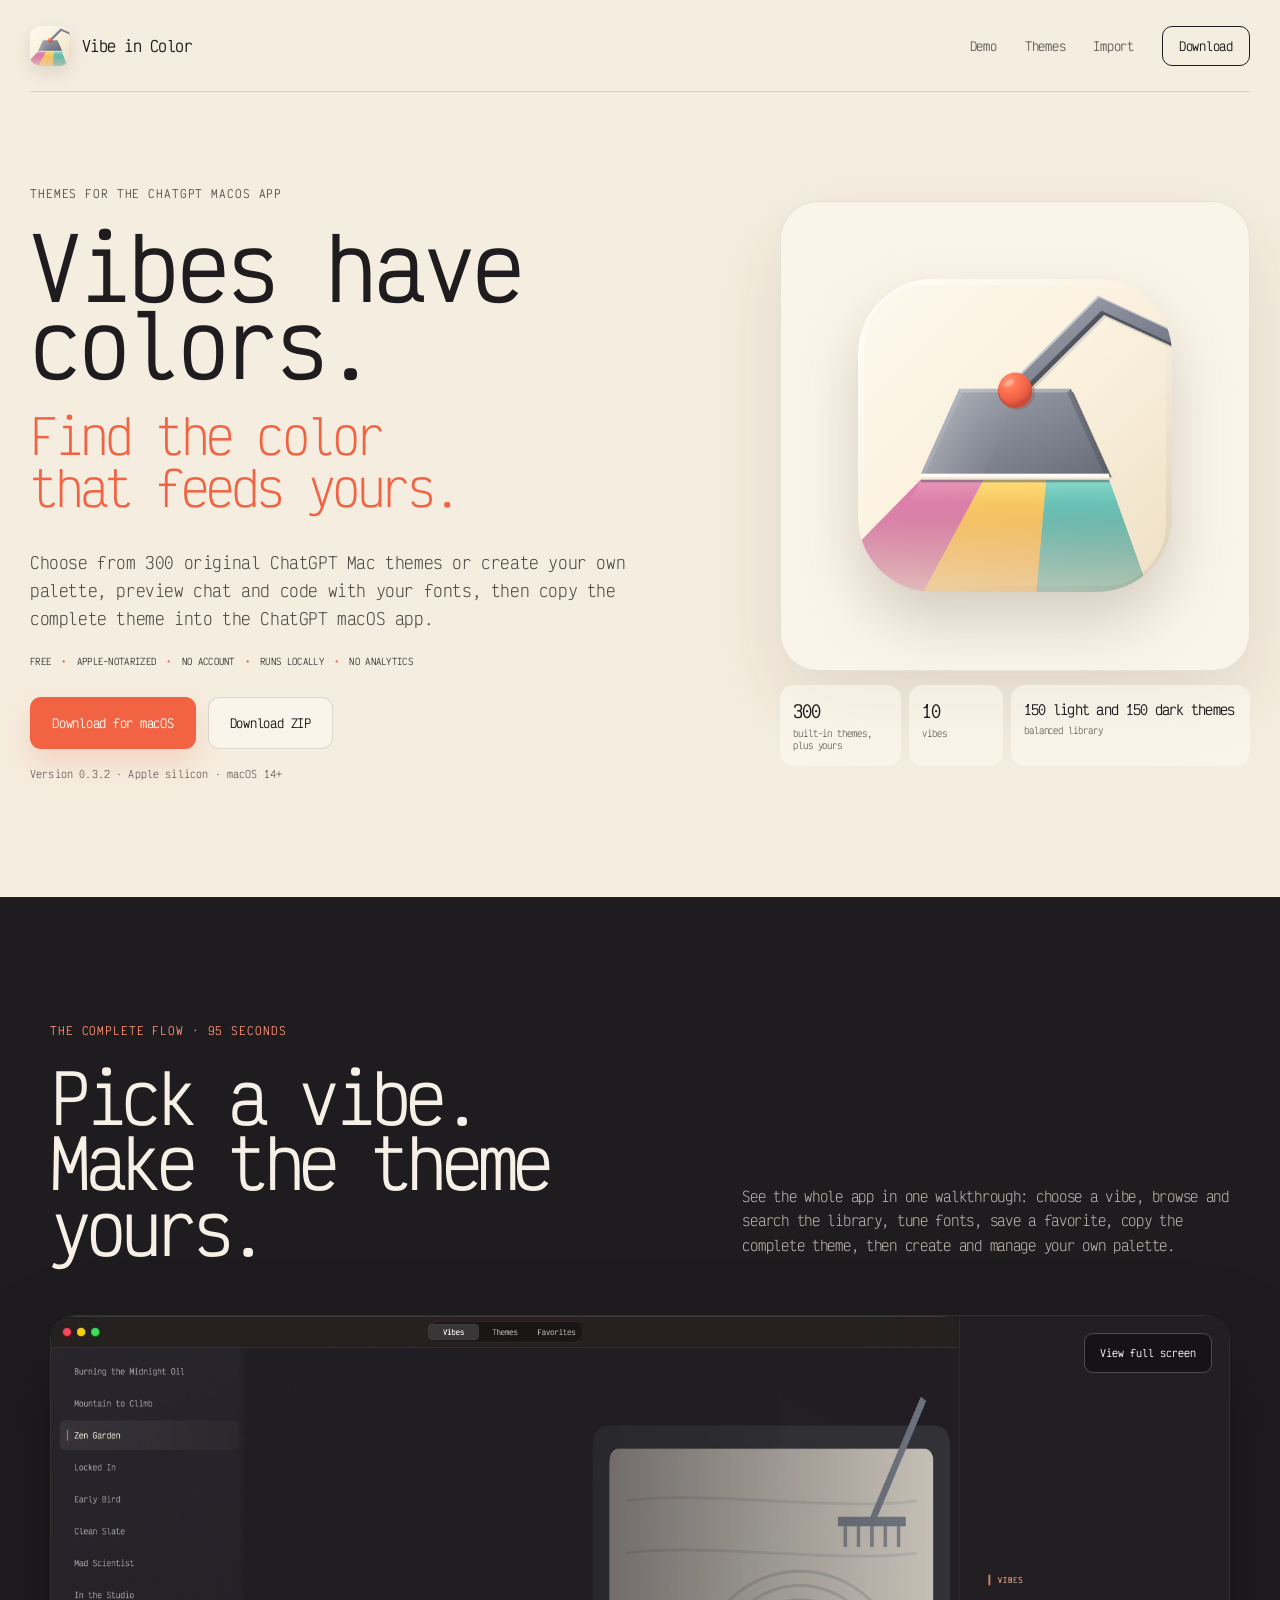
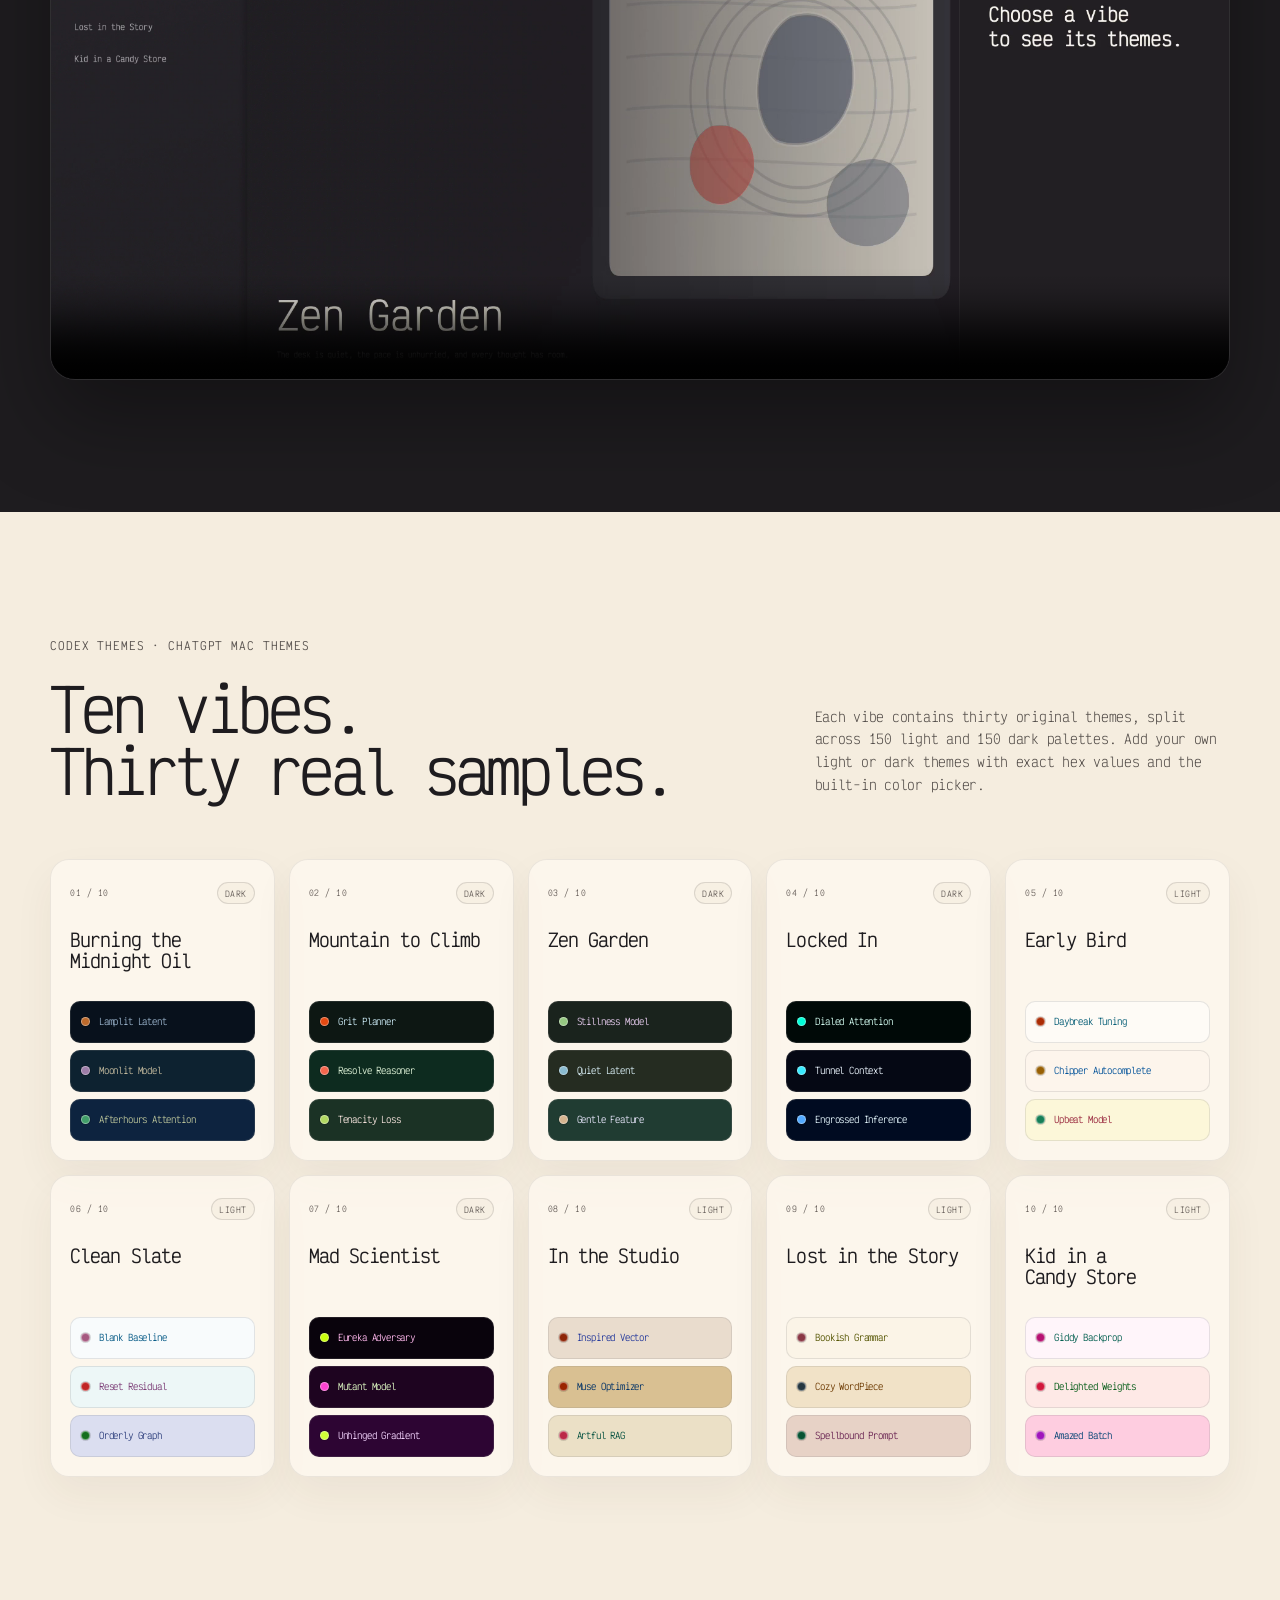
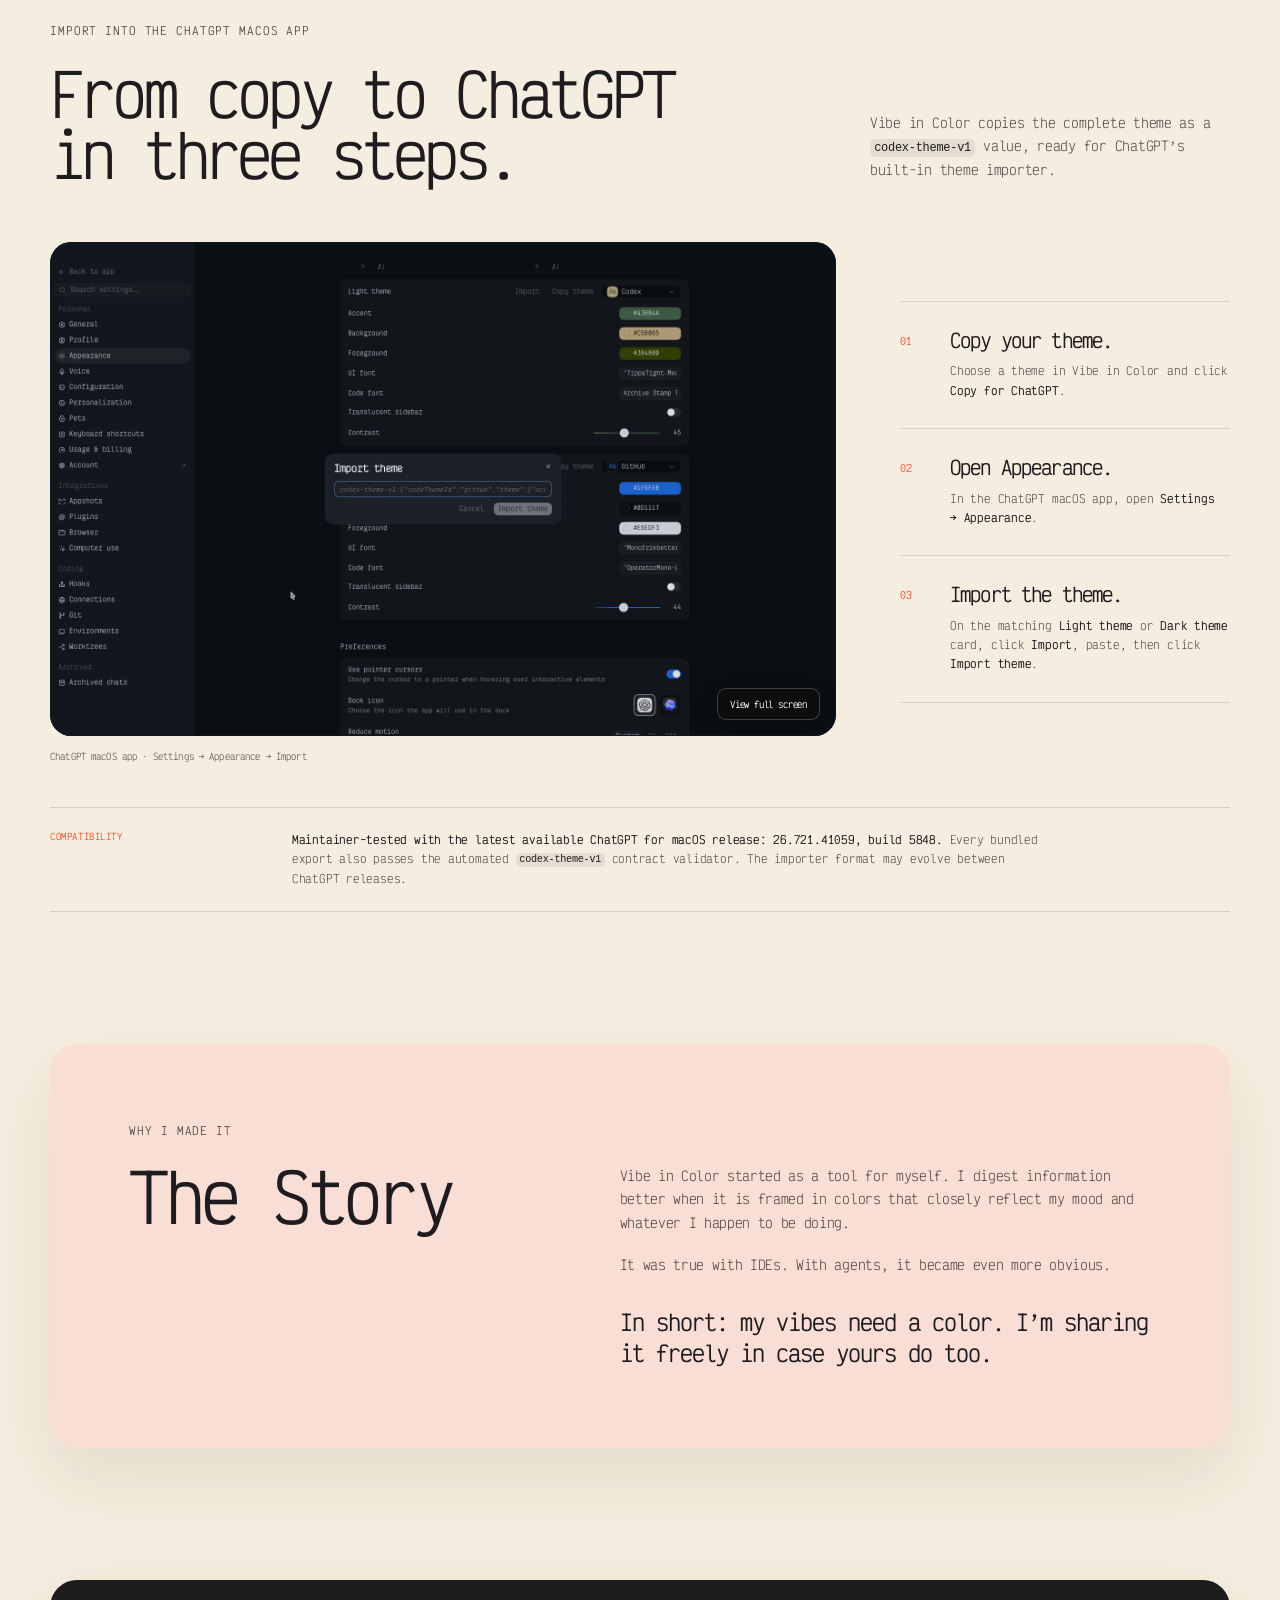
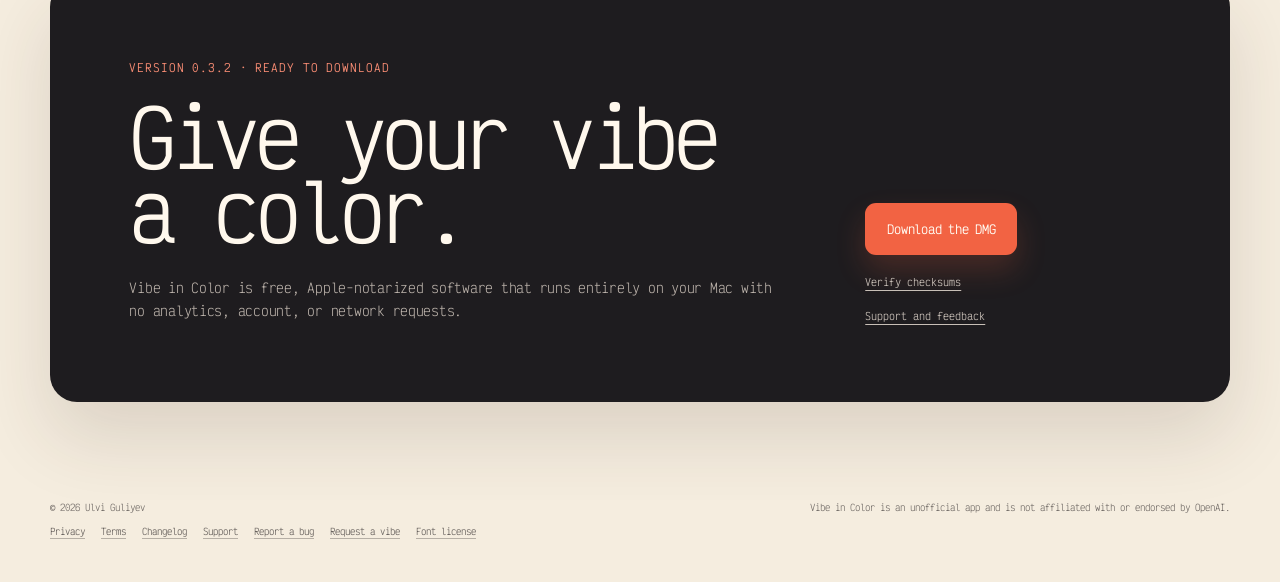
==== commit 39ba50c9: "Publish Vibe in Color 0.3.2" ====
--- a/index.html
+++ b/index.html
@@ -32,7 +32,7 @@
       "name": "Vibe in Color",
       "applicationCategory": "UtilitiesApplication",
       "operatingSystem": "macOS 14 or later on Apple silicon",
-      "softwareVersion": "0.3.1",
+      "softwareVersion": "0.3.2",
       "description": "A free local-only macOS app for creating, finding, previewing, and importing Codex themes into the ChatGPT macOS app.",
       "url": "https://ulvigu.github.io/vibeincolor-downloads/",
       "downloadUrl": "https://github.com/ulvigu/vibeincolor-downloads/releases/latest/download/Vibe-in-Color.dmg",
@@ -139,7 +139,7 @@
           <a class="button button-primary" href="https://github.com/ulvigu/vibeincolor-downloads/releases/latest/download/Vibe-in-Color.dmg">Download for macOS</a>
           <a class="button button-secondary" href="https://github.com/ulvigu/vibeincolor-downloads/releases/latest/download/Vibe-in-Color-macOS.zip">Download ZIP</a>
         </div>
-        <p class="release-meta">Version <span data-release-version>0.3.1</span> · Apple silicon · macOS 14+</p>
+        <p class="release-meta">Version <span data-release-version>0.3.2</span> · Apple silicon · macOS 14+</p>
       </div>
 
       <div class="hero-product">
@@ -369,7 +369,7 @@
 
       <div class="compatibility-note">
         <span>Compatibility</span>
-        <p><strong>The current import format was last tested with ChatGPT for macOS 26.715.72359, build 5718.</strong> The importer format may evolve between ChatGPT releases.</p>
+        <p><strong>Maintainer-tested with the latest available ChatGPT for macOS release: 26.721.41059, build 5848.</strong> Every bundled export also passes the automated <code>codex-theme-v1</code> contract validator. The importer format may evolve between ChatGPT releases.</p>
       </div>
     </section>
 
@@ -389,7 +389,7 @@
 
     <section class="download-panel" id="download" aria-labelledby="download-title">
       <div>
-        <p class="eyebrow eyebrow-on-dark">Version <span data-release-version>0.3.1</span> · Ready to download</p>
+        <p class="eyebrow eyebrow-on-dark">Version <span data-release-version>0.3.2</span> · Ready to download</p>
         <h2 id="download-title">Give your vibe<br>a color.</h2>
         <p>Vibe in Color is free, Apple-notarized software that runs entirely on your Mac with no analytics, account, or network requests.</p>
       </div>
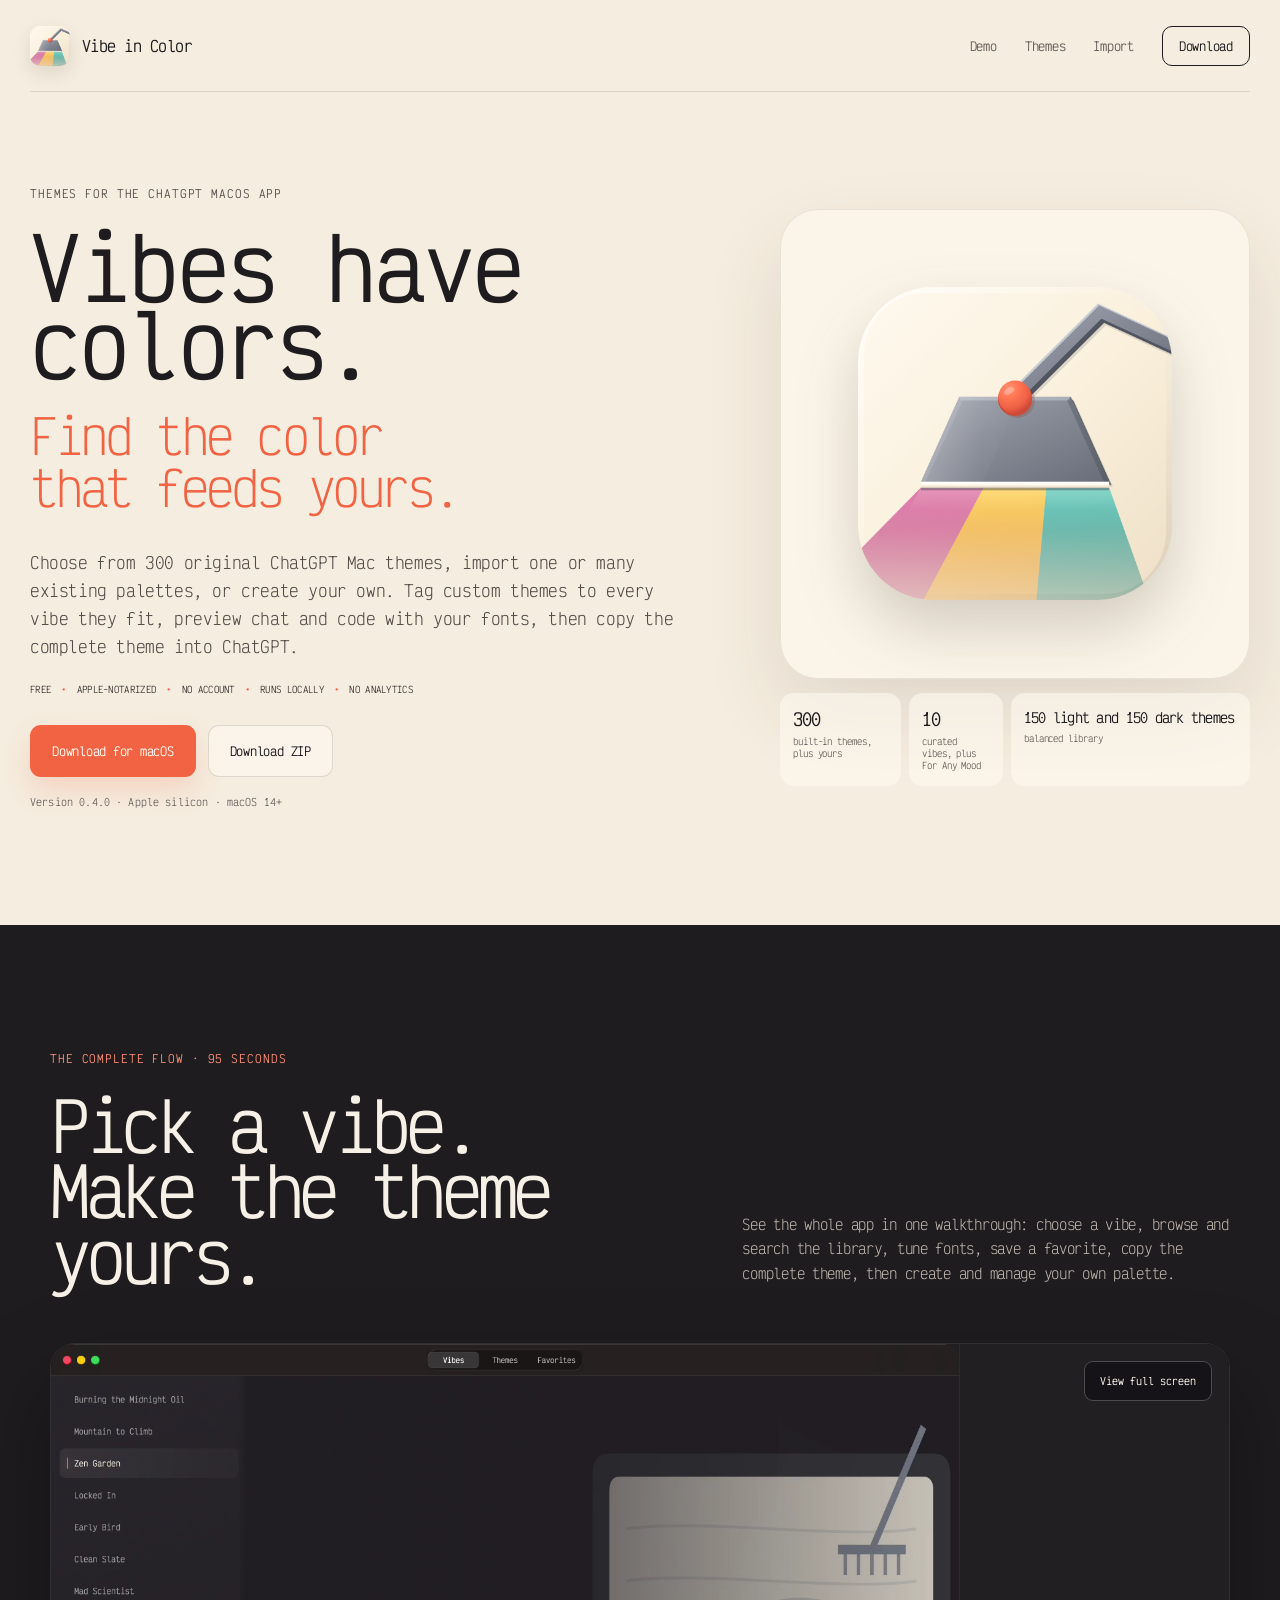
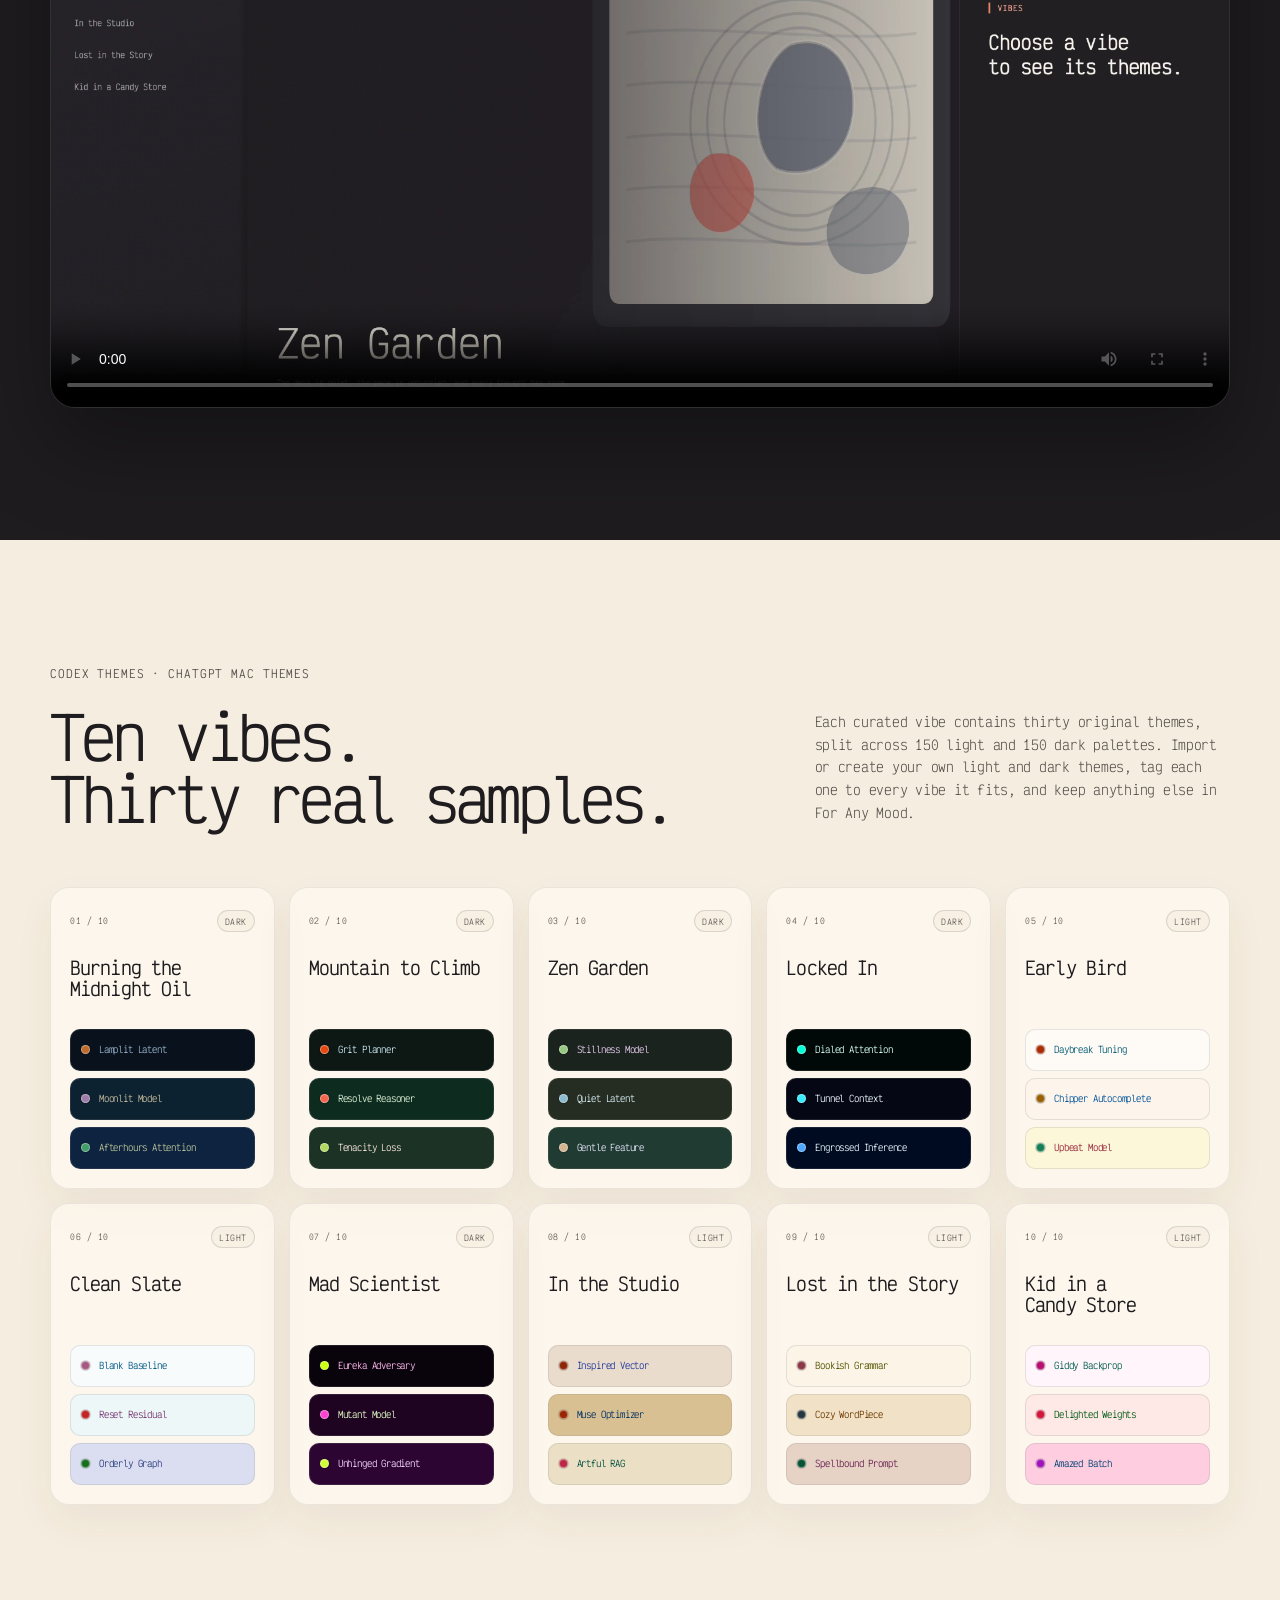
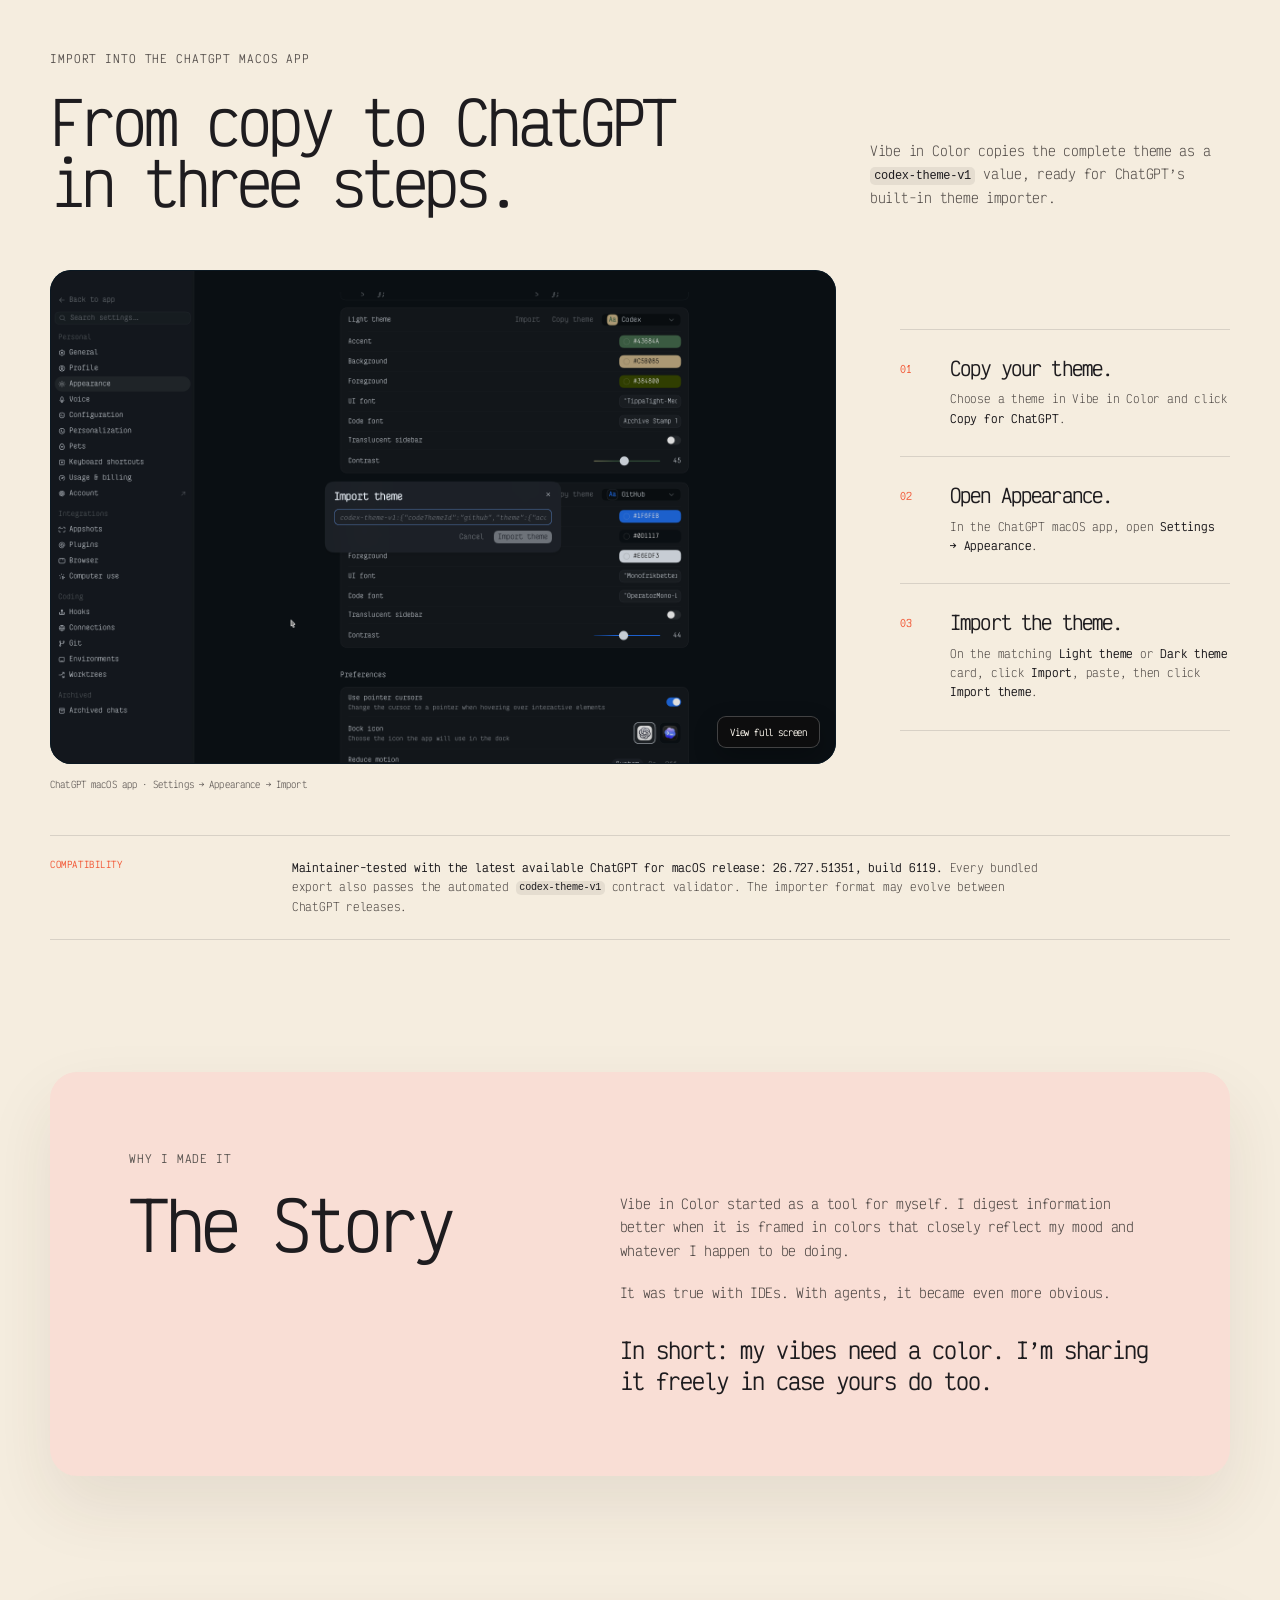
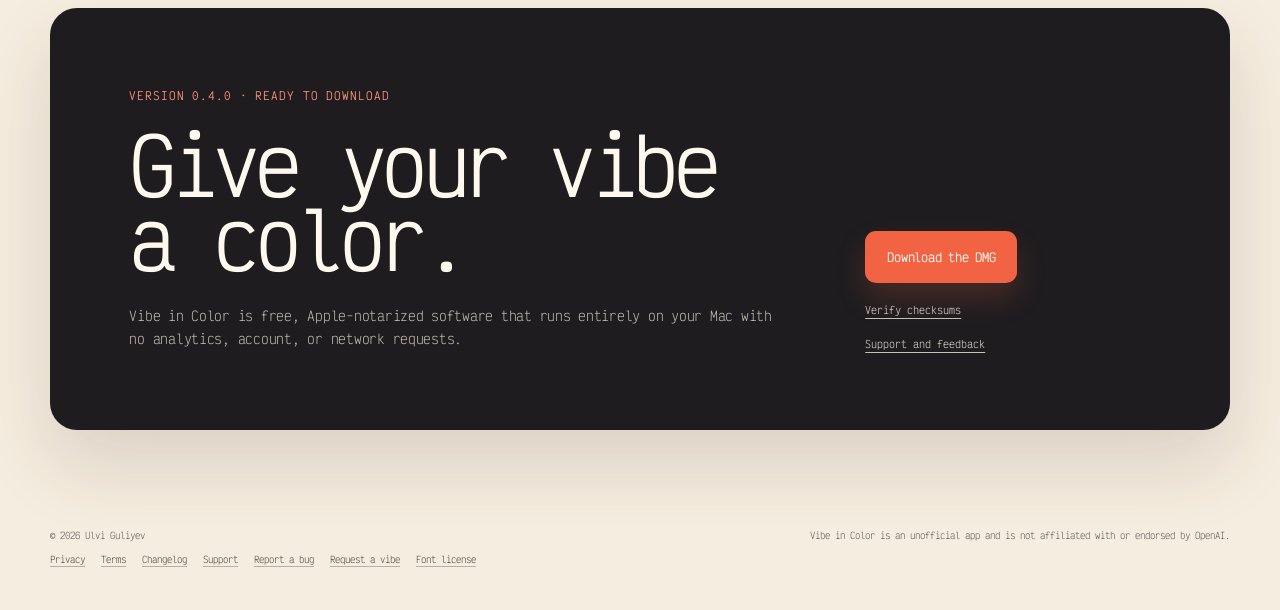
==== commit 8de94679: "Publish Vibe in Color 0.4.0" ====
--- a/index.html
+++ b/index.html
@@ -4,11 +4,11 @@
   <meta charset="utf-8">
   <meta name="viewport" content="width=device-width, initial-scale=1">
   <meta name="theme-color" content="#f5eddf">
-  <meta name="description" content="Create custom ChatGPT Mac themes or choose from 300 original Codex themes. Free, Apple-notarized, local-only, and private.">
+  <meta name="description" content="Import or create custom ChatGPT Mac themes, tag them to your vibes, or choose from 300 original Codex themes. Free, Apple-notarized, local-only, and private.">
   <meta name="robots" content="index, follow">
   <meta property="og:type" content="website">
   <meta property="og:title" content="Vibe in Color — ChatGPT Mac Themes">
-  <meta property="og:description" content="Create custom themes or choose from 300 original Codex themes for the ChatGPT macOS app.">
+  <meta property="og:description" content="Import or create custom themes, organize them by vibe, or choose from 300 original Codex themes for the ChatGPT macOS app.">
   <meta property="og:url" content="https://ulvigu.github.io/vibeincolor-downloads/">
   <meta property="og:image" content="https://ulvigu.github.io/vibeincolor-downloads/og.png">
   <meta property="og:image:alt" content="Vibe in Color showing the Burning the Midnight Oil vibe">
@@ -16,7 +16,7 @@
   <meta property="og:image:height" content="630">
   <meta name="twitter:card" content="summary_large_image">
   <meta name="twitter:title" content="Vibe in Color — ChatGPT Mac Themes">
-  <meta name="twitter:description" content="Create custom themes or choose from 300 original Codex themes for the ChatGPT macOS app.">
+  <meta name="twitter:description" content="Import or create custom themes, organize them by vibe, or choose from 300 original Codex themes for the ChatGPT macOS app.">
   <meta name="twitter:image" content="https://ulvigu.github.io/vibeincolor-downloads/og.png">
   <meta name="twitter:image:alt" content="Vibe in Color showing the Burning the Midnight Oil vibe">
   <title>Vibe in Color — ChatGPT Mac Themes and Codex Themes</title>
@@ -32,7 +32,7 @@
       "name": "Vibe in Color",
       "applicationCategory": "UtilitiesApplication",
       "operatingSystem": "macOS 14 or later on Apple silicon",
-      "softwareVersion": "0.3.2",
+      "softwareVersion": "0.4.0",
       "description": "A free local-only macOS app for creating, finding, previewing, and importing Codex themes into the ChatGPT macOS app.",
       "url": "https://ulvigu.github.io/vibeincolor-downloads/",
       "downloadUrl": "https://github.com/ulvigu/vibeincolor-downloads/releases/latest/download/Vibe-in-Color.dmg",
@@ -127,7 +127,7 @@
           <span class="hero-title-main">Vibes have<br>colors.</span>
           <span class="hero-title-accent">Find the color<br>that feeds yours.</span>
         </h1>
-        <p class="hero-summary">Choose from 300 original ChatGPT Mac themes or create your own palette, preview chat and code with your fonts, then copy the complete theme into the ChatGPT macOS app.</p>
+        <p class="hero-summary">Choose from 300 original ChatGPT Mac themes, import one or many existing palettes, or create your own. Tag custom themes to every vibe they fit, preview chat and code with your fonts, then copy the complete theme into ChatGPT.</p>
         <p class="trust-line">
           <span>Free</span>
           <span>Apple-notarized</span>
@@ -139,7 +139,7 @@
           <a class="button button-primary" href="https://github.com/ulvigu/vibeincolor-downloads/releases/latest/download/Vibe-in-Color.dmg">Download for macOS</a>
           <a class="button button-secondary" href="https://github.com/ulvigu/vibeincolor-downloads/releases/latest/download/Vibe-in-Color-macOS.zip">Download ZIP</a>
         </div>
-        <p class="release-meta">Version <span data-release-version>0.3.2</span> · Apple silicon · macOS 14+</p>
+        <p class="release-meta">Version <span data-release-version>0.4.0</span> · Apple silicon · macOS 14+</p>
       </div>
 
       <div class="hero-product">
@@ -153,7 +153,7 @@
           </div>
           <div>
             <dt>10</dt>
-            <dd>vibes</dd>
+            <dd>curated vibes, plus For Any Mood</dd>
           </div>
           <div class="fact-wide">
             <dt>150 light and 150 dark themes</dt>
@@ -188,7 +188,7 @@
           <p class="eyebrow">Codex themes · ChatGPT Mac themes</p>
           <h2 id="theme-title">Ten vibes.<br>Thirty real samples.</h2>
         </div>
-        <p>Each vibe contains thirty original themes, split across 150 light and 150 dark palettes. Add your own light or dark themes with exact hex values and the built-in color picker.</p>
+        <p>Each curated vibe contains thirty original themes, split across 150 light and 150 dark palettes. Import or create your own light and dark themes, tag each one to every vibe it fits, and keep anything else in For Any Mood.</p>
       </div>
 
       <div class="vibe-grid">
@@ -369,7 +369,7 @@
 
       <div class="compatibility-note">
         <span>Compatibility</span>
-        <p><strong>Maintainer-tested with the latest available ChatGPT for macOS release: 26.721.41059, build 5848.</strong> Every bundled export also passes the automated <code>codex-theme-v1</code> contract validator. The importer format may evolve between ChatGPT releases.</p>
+        <p><strong>Maintainer-tested with the latest available ChatGPT for macOS release: 26.727.51351, build 6119.</strong> Every bundled export also passes the automated <code>codex-theme-v1</code> contract validator. The importer format may evolve between ChatGPT releases.</p>
       </div>
     </section>
 
@@ -389,7 +389,7 @@
 
     <section class="download-panel" id="download" aria-labelledby="download-title">
       <div>
-        <p class="eyebrow eyebrow-on-dark">Version <span data-release-version>0.3.2</span> · Ready to download</p>
+        <p class="eyebrow eyebrow-on-dark">Version <span data-release-version>0.4.0</span> · Ready to download</p>
         <h2 id="download-title">Give your vibe<br>a color.</h2>
         <p>Vibe in Color is free, Apple-notarized software that runs entirely on your Mac with no analytics, account, or network requests.</p>
       </div>
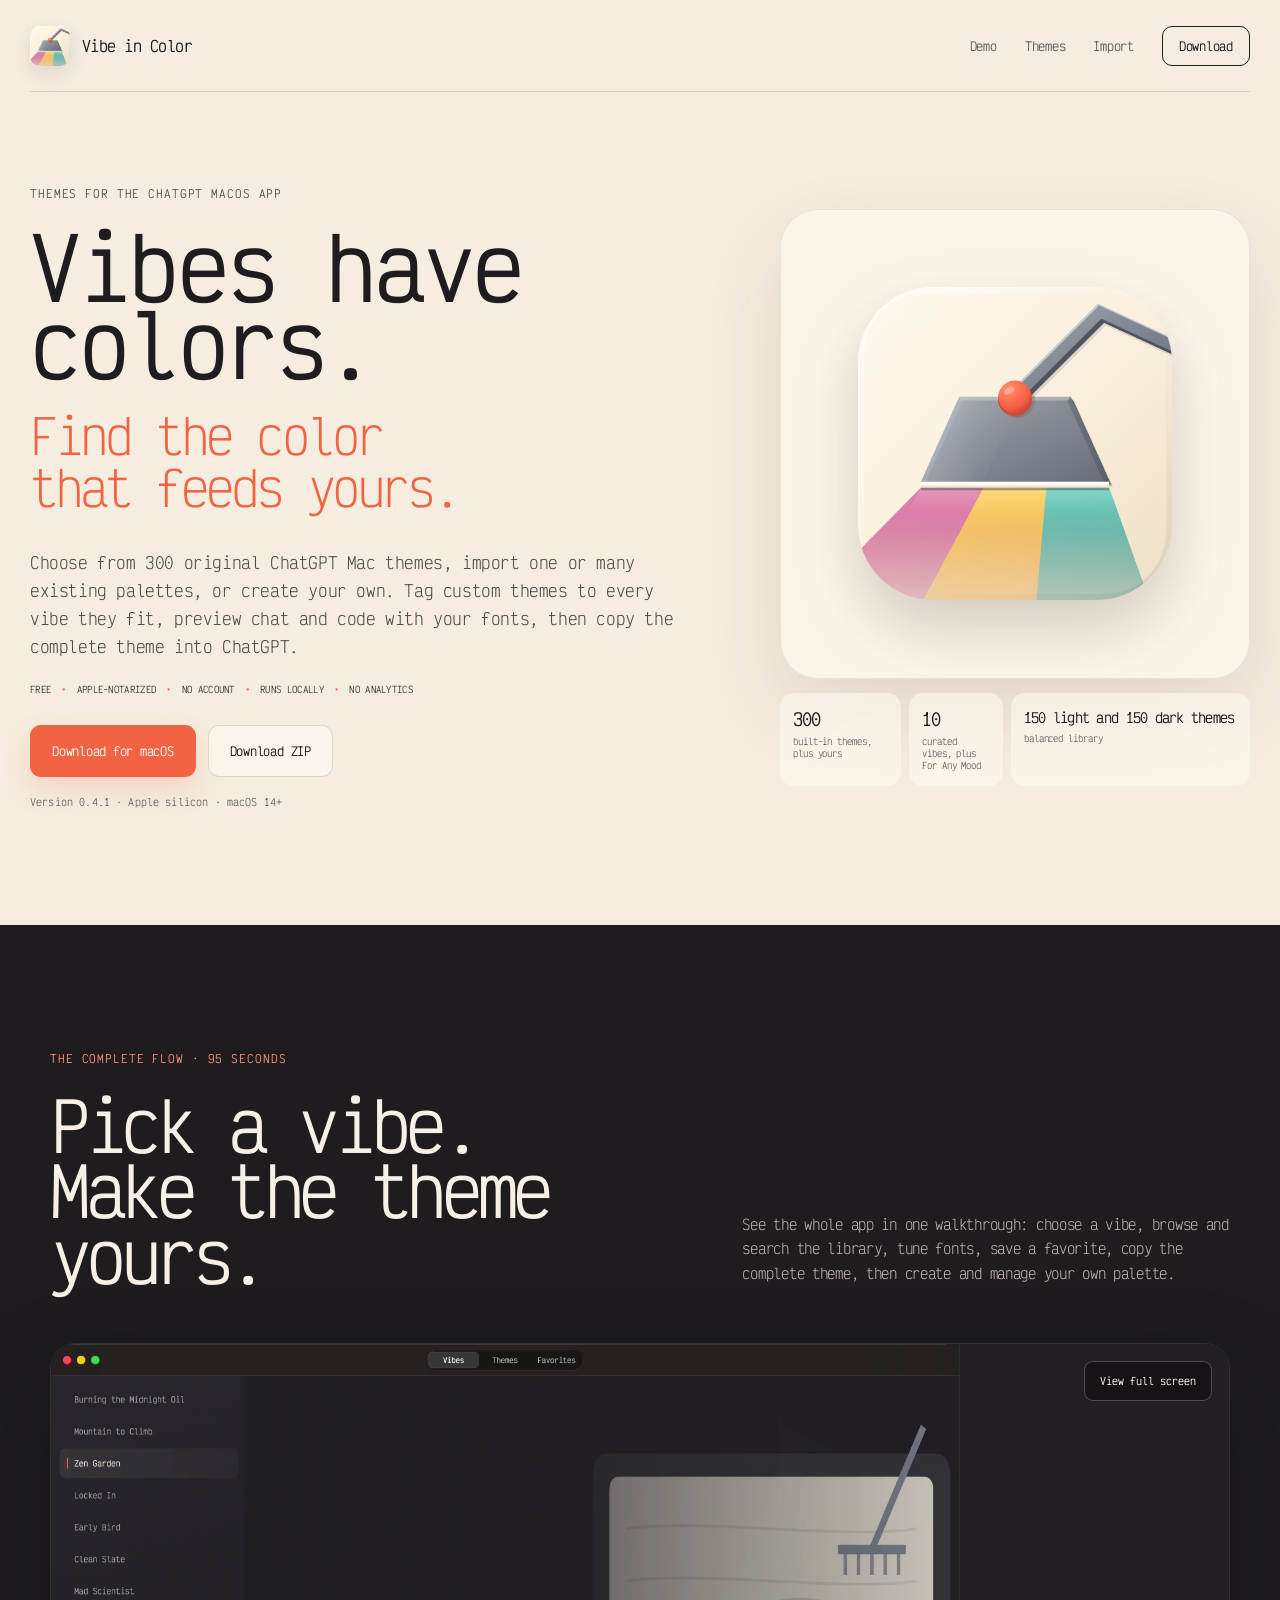
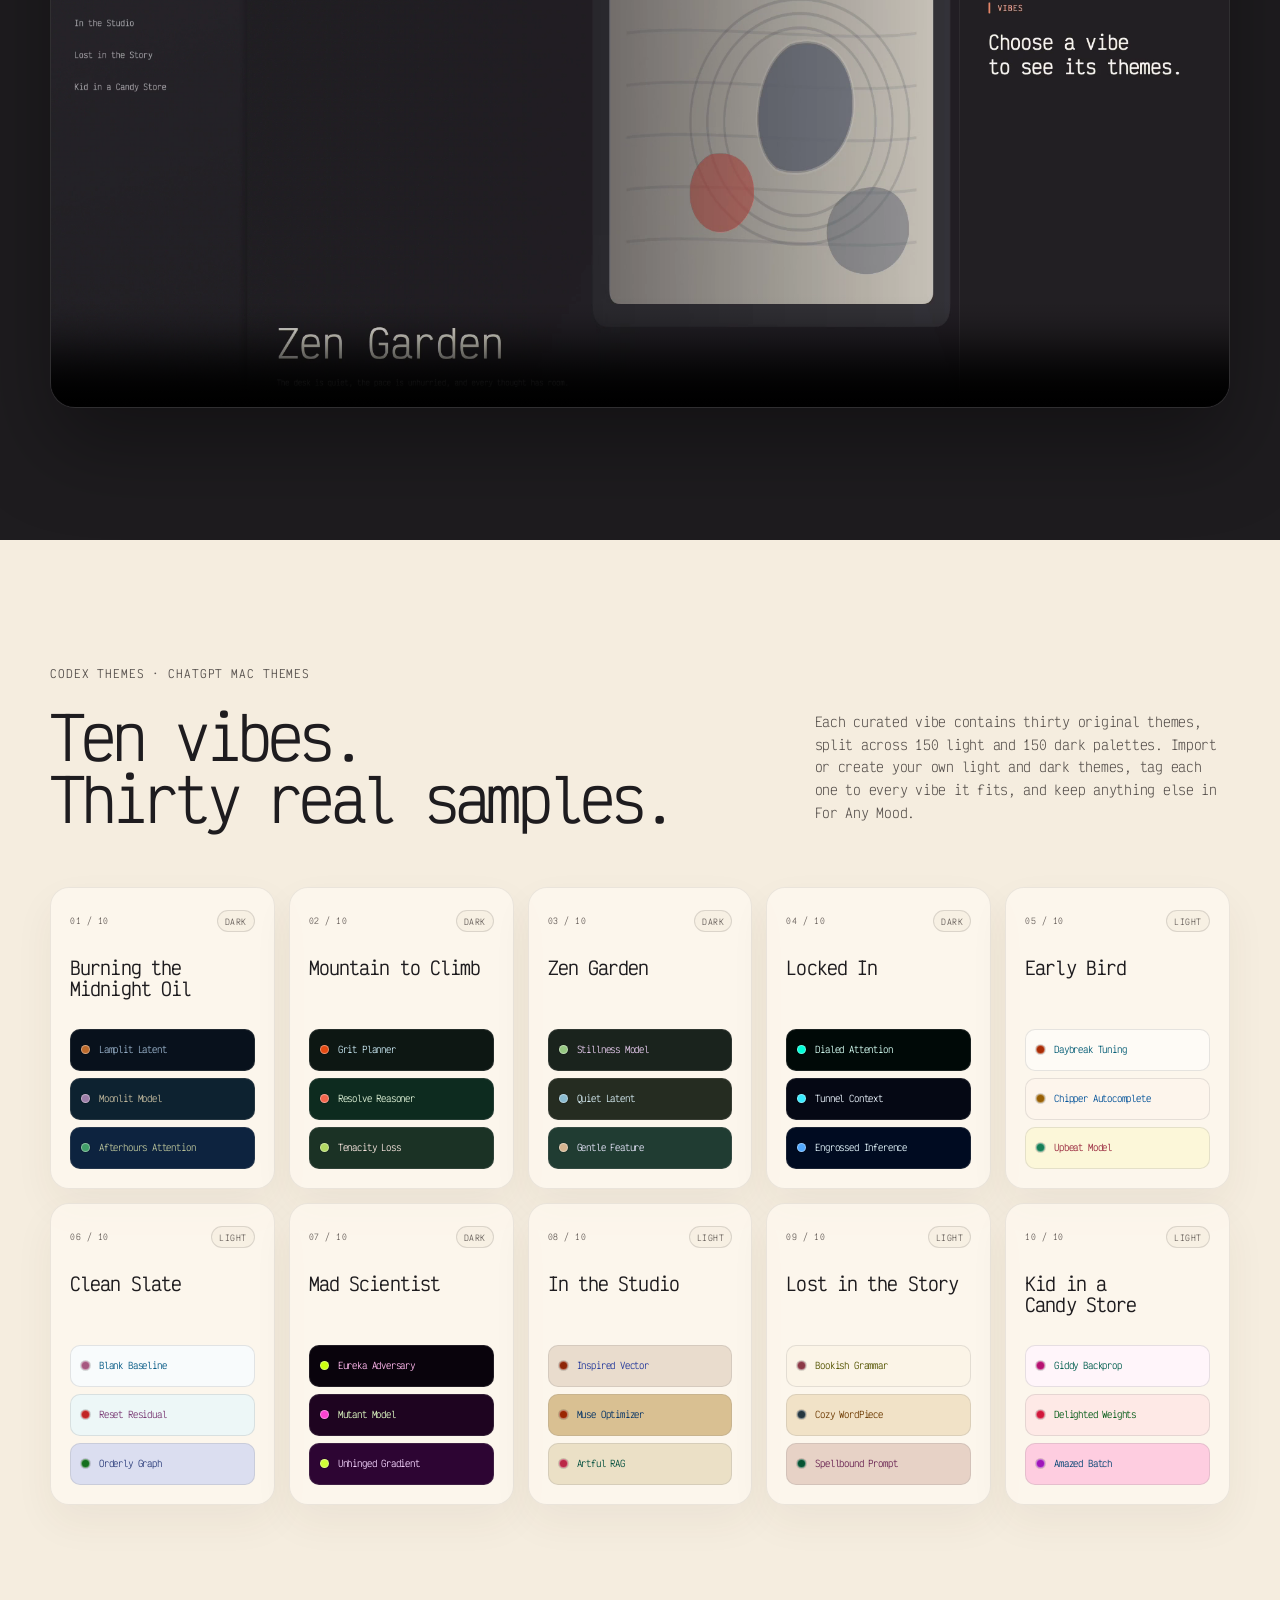
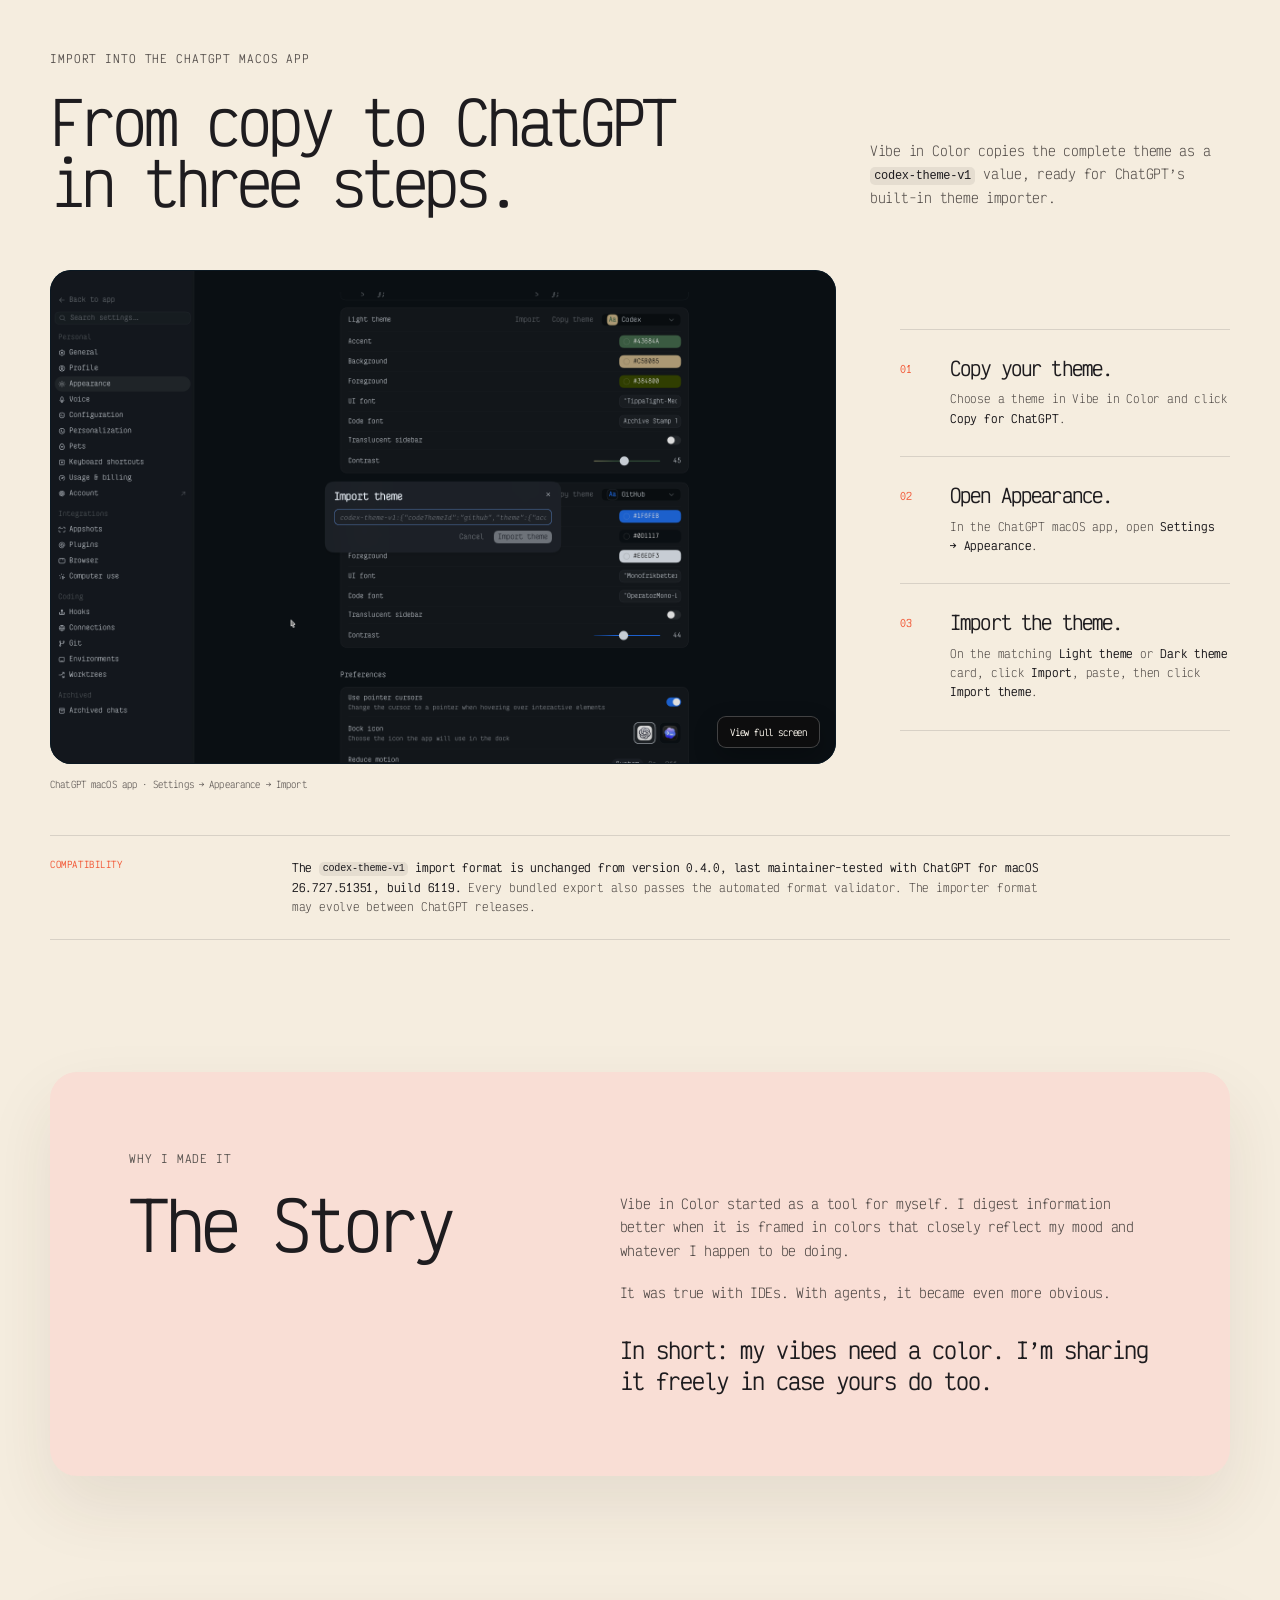
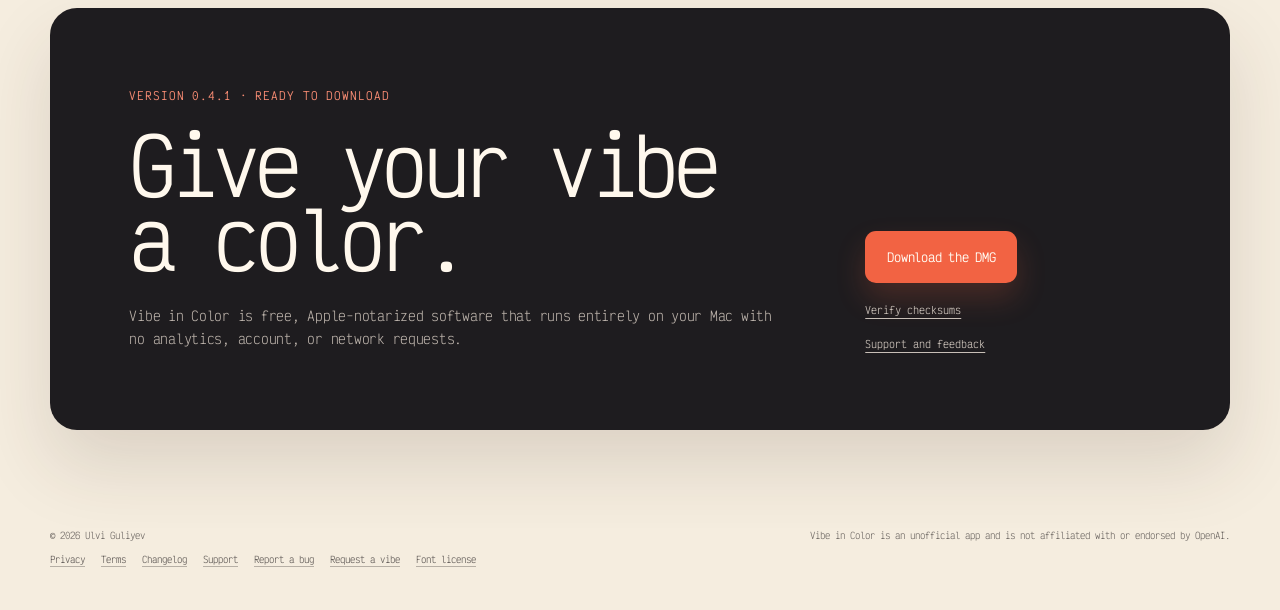
==== commit a2fb1f25: "Publish Vibe in Color 0.4.1" ====
--- a/index.html
+++ b/index.html
@@ -32,7 +32,7 @@
       "name": "Vibe in Color",
       "applicationCategory": "UtilitiesApplication",
       "operatingSystem": "macOS 14 or later on Apple silicon",
-      "softwareVersion": "0.4.0",
+      "softwareVersion": "0.4.1",
       "description": "A free local-only macOS app for creating, finding, previewing, and importing Codex themes into the ChatGPT macOS app.",
       "url": "https://ulvigu.github.io/vibeincolor-downloads/",
       "downloadUrl": "https://github.com/ulvigu/vibeincolor-downloads/releases/latest/download/Vibe-in-Color.dmg",
@@ -139,7 +139,7 @@
           <a class="button button-primary" href="https://github.com/ulvigu/vibeincolor-downloads/releases/latest/download/Vibe-in-Color.dmg">Download for macOS</a>
           <a class="button button-secondary" href="https://github.com/ulvigu/vibeincolor-downloads/releases/latest/download/Vibe-in-Color-macOS.zip">Download ZIP</a>
         </div>
-        <p class="release-meta">Version <span data-release-version>0.4.0</span> · Apple silicon · macOS 14+</p>
+        <p class="release-meta">Version <span data-release-version>0.4.1</span> · Apple silicon · macOS 14+</p>
       </div>
 
       <div class="hero-product">
@@ -369,7 +369,7 @@
 
       <div class="compatibility-note">
         <span>Compatibility</span>
-        <p><strong>Maintainer-tested with the latest available ChatGPT for macOS release: 26.727.51351, build 6119.</strong> Every bundled export also passes the automated <code>codex-theme-v1</code> contract validator. The importer format may evolve between ChatGPT releases.</p>
+        <p><strong>The <code>codex-theme-v1</code> import format is unchanged from version 0.4.0, last maintainer-tested with ChatGPT for macOS 26.727.51351, build 6119.</strong> Every bundled export also passes the automated format validator. The importer format may evolve between ChatGPT releases.</p>
       </div>
     </section>
 
@@ -389,7 +389,7 @@
 
     <section class="download-panel" id="download" aria-labelledby="download-title">
       <div>
-        <p class="eyebrow eyebrow-on-dark">Version <span data-release-version>0.4.0</span> · Ready to download</p>
+        <p class="eyebrow eyebrow-on-dark">Version <span data-release-version>0.4.1</span> · Ready to download</p>
         <h2 id="download-title">Give your vibe<br>a color.</h2>
         <p>Vibe in Color is free, Apple-notarized software that runs entirely on your Mac with no analytics, account, or network requests.</p>
       </div>
